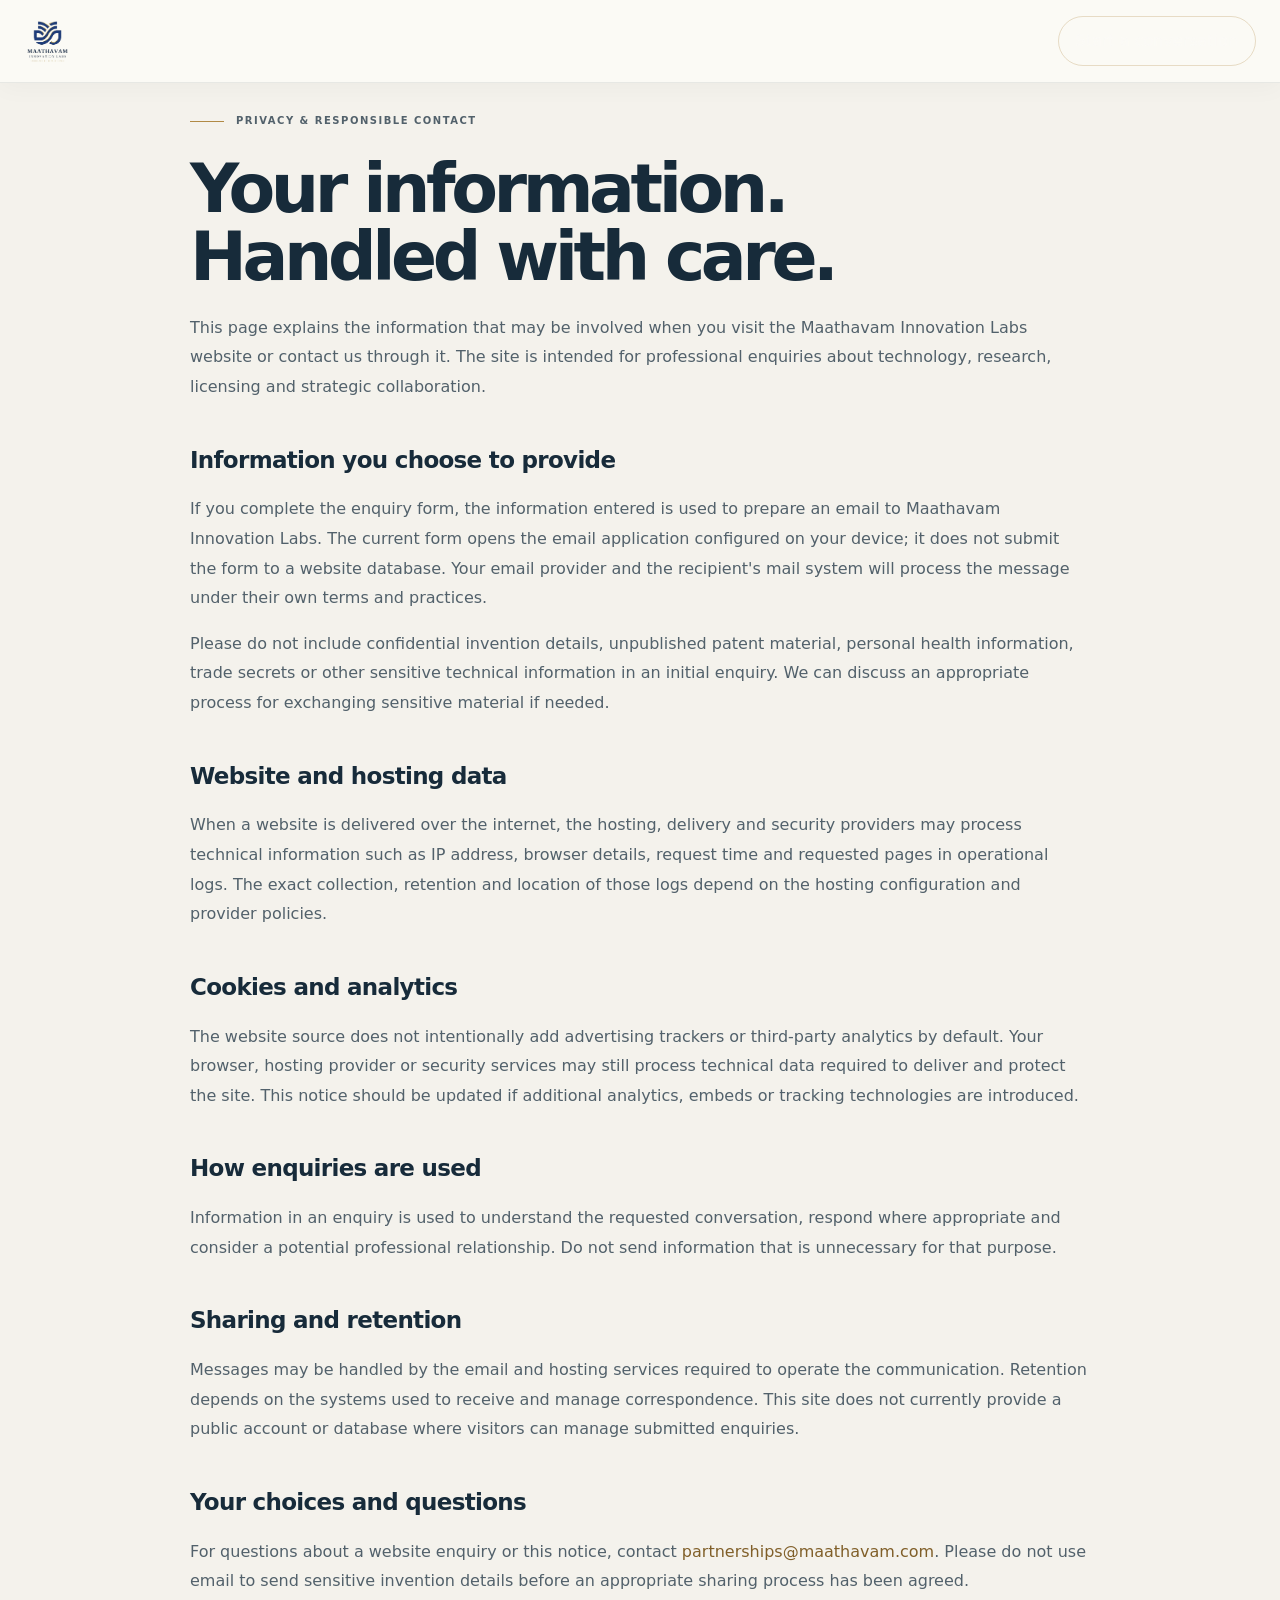
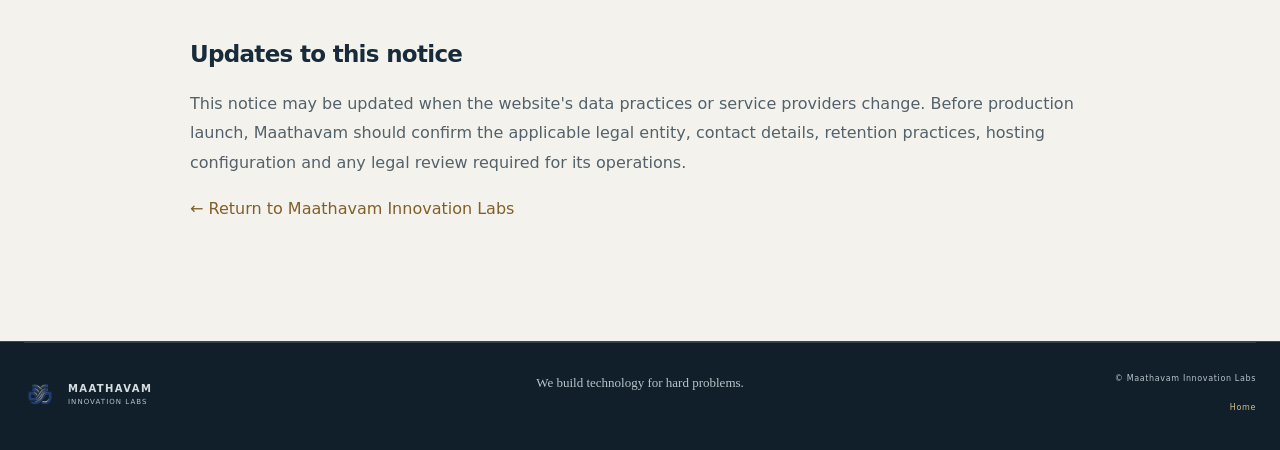
==== privacy.html @ 9aae05d3 "Add privacy information page" ====
<!doctype html>
<html lang="en">
<head>
  <meta charset="utf-8">
  <meta name="viewport" content="width=device-width, initial-scale=1">
  <meta name="description" content="Privacy information for visitors contacting Maathavam Innovation Labs through its website.">
  <meta name="theme-color" content="#172b3a">
  <link rel="canonical" href="https://www.maathavaminnovationlabs.com/privacy.html">
  <link rel="icon" href="assets/images/logo-icon.png" type="image/png">
  <link rel="stylesheet" href="assets/css/style.css">
  <title>Privacy | Maathavam Innovation Labs</title>
</head>
<body>
  <header class="site-header" id="siteHeader">
    <nav class="nav-shell" aria-label="Primary navigation">
      <a class="brand" href="index.html" aria-label="Maathavam Innovation Labs home">
        <img src="assets/images/logo.png" alt="Maathavam Innovation Labs">
      </a>
      <a class="nav-cta" href="index.html#contact">Start a conversation</a>
    </nav>
  </header>
  <main class="privacy-page">
    <article class="privacy-shell">
      <p class="eyebrow"><span class="eyebrow-line"></span> Privacy &amp; responsible contact</p>
      <h1>Your information.<br>Handled with care.</h1>
      <p>This page explains the information that may be involved when you visit the Maathavam Innovation Labs website or contact us through it. The site is intended for professional enquiries about technology, research, licensing and strategic collaboration.</p>
      <h2>Information you choose to provide</h2>
      <p>If you complete the enquiry form, the information entered is used to prepare an email to Maathavam Innovation Labs. The current form opens the email application configured on your device; it does not submit the form to a website database. Your email provider and the recipient's mail system will process the message under their own terms and practices.</p>
      <p>Please do not include confidential invention details, unpublished patent material, personal health information, trade secrets or other sensitive technical information in an initial enquiry. We can discuss an appropriate process for exchanging sensitive material if needed.</p>
      <h2>Website and hosting data</h2>
      <p>When a website is delivered over the internet, the hosting, delivery and security providers may process technical information such as IP address, browser details, request time and requested pages in operational logs. The exact collection, retention and location of those logs depend on the hosting configuration and provider policies.</p>
      <h2>Cookies and analytics</h2>
      <p>The website source does not intentionally add advertising trackers or third-party analytics by default. Your browser, hosting provider or security services may still process technical data required to deliver and protect the site. This notice should be updated if additional analytics, embeds or tracking technologies are introduced.</p>
      <h2>How enquiries are used</h2>
      <p>Information in an enquiry is used to understand the requested conversation, respond where appropriate and consider a potential professional relationship. Do not send information that is unnecessary for that purpose.</p>
      <h2>Sharing and retention</h2>
      <p>Messages may be handled by the email and hosting services required to operate the communication. Retention depends on the systems used to receive and manage correspondence. This site does not currently provide a public account or database where visitors can manage submitted enquiries.</p>
      <h2>Your choices and questions</h2>
      <p>For questions about a website enquiry or this notice, contact <a href="mailto:partnerships@maathavam.com">partnerships@maathavam.com</a>. Please do not use email to send sensitive invention details before an appropriate sharing process has been agreed.</p>
      <h2>Updates to this notice</h2>
      <p>This notice may be updated when the website's data practices or service providers change. Before production launch, Maathavam should confirm the applicable legal entity, contact details, retention practices, hosting configuration and any legal review required for its operations.</p>
      <p><a href="index.html">← Return to Maathavam Innovation Labs</a></p>
    </article>
  </main>
  <footer class="site-footer">
    <div class="footer-shell">
      <div class="footer-brand">
        <img src="assets/images/logo-icon.png" alt="">
        <div><strong>MAATHAVAM</strong><span>INNOVATION LABS</span></div>
      </div>
      <div class="footer-copy"><p>We build technology for hard problems.</p></div>
      <div class="footer-meta">
        <span>© <span id="currentYear"></span> Maathavam Innovation Labs</span>
        <a href="index.html">Home</a>
      </div>
    </div>
  </footer>
  <script defer src="assets/js/main.js"></script>
</body>
</html>
---- assets/css/style.css ----
﻿/* ============================================================
   MAATHAVAM INNOVATION LABS
   Enterprise Deep-Tech IP Platform
   FINAL PRODUCTION STYLESHEET
   Matched to current index.html
   ============================================================ */


/* ============================================================
   DESIGN SYSTEM
   ============================================================ */

:root {
    --navy-950: #050b14;
    --navy-900: #07111f;
    --navy-850: #0a1626;
    --navy-800: #0d1b2d;
    --navy-700: #14263b;

    --gold: #c7a45a;
    --gold-light: #e2c982;
    --gold-dark: #94763a;

    --white: #f8f6f0;
    --white-soft: #e9e6dd;

    --muted: #9ca8b5;
    --muted-dark: #667585;

    --border: rgba(226, 201, 130, 0.18);
    --border-light: rgba(255, 255, 255, 0.09);

    --shadow: 0 30px 80px rgba(0, 0, 0, 0.28);

    --serif: Georgia, "Times New Roman", serif;

    --sans:
        Inter,
        ui-sans-serif,
        system-ui,
        -apple-system,
        BlinkMacSystemFont,
        "Segoe UI",
        sans-serif;

    --max-width: 1240px;

    --radius-small: 8px;
    --radius-medium: 16px;
    --radius-large: 24px;

    --transition: 220ms ease;
}


/* ============================================================
   RESET
   ============================================================ */

*,
*::before,
*::after {
    box-sizing: border-box;
}

html {
    scroll-behavior: smooth;
    background: var(--navy-950);
}

body {
    margin: 0;

    color: var(--white);

    font-family: var(--sans);

    line-height: 1.6;

    background:
        radial-gradient(
            circle at 78% 5%,
            rgba(199, 164, 90, 0.055),
            transparent 30rem
        ),
        var(--navy-950);

    overflow-x: hidden;
}

img {
    display: block;
    max-width: 100%;
}

a {
    color: inherit;
    text-decoration: none;
}

button,
input,
select,
textarea {
    font: inherit;
}

button,
a,
input,
select,
textarea {
    -webkit-tap-highlight-color: transparent;
}

::selection {
    background: var(--gold);
    color: var(--navy-950);
}


/* ============================================================
   GLOBAL SECTION SYSTEM
   ============================================================ */

.section {
    position: relative;

    padding: 120px 24px;
}

.section-shell {
    width: min(var(--max-width), 100%);

    margin: 0 auto;
}

.eyebrow {
    display: flex;
    align-items: center;

    gap: 12px;

    margin-bottom: 24px;

    color: var(--gold-light);

    font-size: 11px;
    font-weight: 700;

    letter-spacing: 0.18em;

    line-height: 1;

    text-transform: uppercase;
}

.eyebrow-line {
    width: 34px;
    height: 1px;

    flex: 0 0 auto;

    background: var(--gold);
}

.section-heading {
    max-width: 800px;

    margin-bottom: 64px;
}

.section-heading h2 {
    margin: 0 0 24px;

    font-family: var(--serif);

    font-size: clamp(42px, 5vw, 70px);

    font-weight: 400;

    letter-spacing: -0.035em;

    line-height: 1.02;
}

.section-heading h2 span,
.hero h1 span {
    color: var(--gold-light);
}

.section-heading p {
    max-width: 680px;

    margin: 0;

    color: var(--muted);

    font-size: 17px;

    line-height: 1.8;
}

.section-heading-split {
    display: grid;

    grid-template-columns: 1fr 0.75fr;

    gap: 80px;

    align-items: end;
}

.section-heading-split > p {
    padding-bottom: 5px;
}


/* ============================================================
   SCROLL PROGRESS
   ============================================================ */

.scroll-progress {
    position: fixed;

    z-index: 1000;

    top: 0;
    left: 0;

    width: 0;
    height: 2px;

    background: var(--gold-light);
}


/* ============================================================
   HEADER
   ============================================================ */

.site-header {
    position: fixed;

    z-index: 900;

    top: 0;
    right: 0;
    left: 0;

    border-bottom: 1px solid transparent;

    transition:
        background var(--transition),
        border-color var(--transition),
        backdrop-filter var(--transition);
}

.site-header.scrolled {
    background: rgba(5, 11, 20, 0.86);

    border-bottom-color: var(--border-light);

    backdrop-filter: blur(18px);
}

.nav-shell {
    width: min(1360px, calc(100% - 48px));

    height: 82px;

    margin: 0 auto;

    display: flex;

    align-items: center;

    justify-content: space-between;

    gap: 32px;
}

.brand {
    display: flex;
    align-items: center;

    width: 180px;

    flex: 0 0 auto;
}

.brand img {
    width: 100%;

    max-height: 50px;

    object-fit: contain;

    object-position: left center;
}

.nav-links {
    display: flex;

    align-items: center;

    gap: 30px;
}

.nav-links > a {
    position: relative;

    color: var(--muted);

    font-size: 12px;

    font-weight: 600;

    letter-spacing: 0.05em;

    transition: color var(--transition);
}

.nav-links > a:not(.nav-cta)::after {
    content: "";

    position: absolute;

    right: 0;
    bottom: -8px;
    left: 0;

    width: 0;
    height: 1px;

    margin: auto;

    background: var(--gold);

    transition: width var(--transition);
}

.nav-links > a:hover {
    color: var(--white);
}

.nav-links > a:not(.nav-cta):hover::after {
    width: 100%;
}

.nav-cta {
    padding: 11px 17px;

    border: 1px solid var(--border);

    border-radius: 999px;

    color: var(--white) !important;

    transition:
        background var(--transition),
        border-color var(--transition);
}

.nav-cta:hover {
    background: rgba(199, 164, 90, 0.1);

    border-color: rgba(226, 201, 130, 0.45);
}

.nav-toggle {
    display: none;

    width: 44px;
    height: 44px;

    padding: 10px;

    border: 1px solid var(--border-light);

    border-radius: 8px;

    background: transparent;

    cursor: pointer;
}

.nav-toggle span {
    display: block;

    width: 100%;
    height: 1px;

    margin: 5px 0;

    background: var(--white);
}


/* ============================================================
   HERO
   ============================================================ */

.hero {
    position: relative;

    min-height: 780px;

    padding: 170px 24px 110px;

    display: flex;

    align-items: center;

    overflow: hidden;

    background:
        linear-gradient(
            115deg,
            rgba(5, 11, 20, 0.98),
            rgba(7, 17, 31, 0.88)
        );
}

.hero::before {
    content: "";

    position: absolute;

    top: -250px;
    right: -180px;

    width: 700px;
    height: 700px;

    border: 1px solid rgba(199, 164, 90, 0.12);

    border-radius: 50%;

    pointer-events: none;
}

.hero::after {
    content: "";

    position: absolute;

    right: 6%;
    bottom: -420px;

    width: 800px;
    height: 800px;

    border: 1px solid rgba(255, 255, 255, 0.04);

    border-radius: 50%;

    pointer-events: none;
}

.hero-grid {
    position: relative;

    z-index: 2;

    width: min(var(--max-width), 100%);

    margin: 0 auto;

    display: grid;

    grid-template-columns: 1.05fr 0.95fr;

    gap: 55px;

    align-items: center;
}

.hero-copy {
    max-width: 760px;
}

.hero h1 {
    margin: 0 0 30px;

    font-family: var(--serif);

    font-size: clamp(52px, 6.2vw, 88px);

    font-weight: 400;

    letter-spacing: -0.045em;

    line-height: 0.98;
}

.hero-lead {
    max-width: 680px;

    margin: 0 0 24px;

    color: var(--muted);

    font-size: 18px;

    line-height: 1.8;
}

.hero-lead + .hero-lead {
    margin-top: 0;
}

.hero-actions {
    display: flex;

    flex-wrap: wrap;

    gap: 14px;

    margin-top: 36px;
}

.button {
    display: inline-flex;

    align-items: center;

    justify-content: center;

    gap: 14px;

    min-height: 50px;

    padding: 0 22px;

    border-radius: 999px;

    font-size: 12px;

    font-weight: 700;

    letter-spacing: 0.06em;

    cursor: pointer;

    transition:
        transform var(--transition),
        background var(--transition),
        border-color var(--transition);
}

.button:hover {
    transform: translateY(-2px);
}

.button-primary {
    border: 1px solid var(--gold);

    background: var(--gold);

    color: var(--navy-950);
}

.button-primary:hover {
    background: var(--gold-light);

    border-color: var(--gold-light);
}

.button-secondary {
    border: 1px solid var(--border);

    background: transparent;

    color: var(--white);
}

.button-secondary:hover {
    border-color: rgba(226, 201, 130, 0.55);

    background: rgba(199, 164, 90, 0.06);
}

.hero-meta {
    display: flex;

    flex-wrap: wrap;

    gap: 20px;

    margin-top: 44px;

    color: var(--muted-dark);

    font-size: 9px;

    font-weight: 700;

    letter-spacing: 0.18em;
}

.hero-meta span {
    display: flex;

    align-items: center;

    gap: 20px;
}

.hero-meta span:not(:last-child)::after {
    content: "·";

    color: var(--gold-dark);
}


/* ============================================================
   HERO VISUAL
   ============================================================ */

.hero-visual {
    position: relative;

    min-height: 570px;

    display: grid;

    place-items: center;
}


/* ============================================================
   DEEP-TECH IP PLATFORM
   ============================================================ */

.ip-platform-visual {
    position: relative;

    width: 650px;
    height: 570px;

    margin: 0 auto;

    display: flex;

    align-items: center;

    justify-content: center;

    overflow: visible;

    isolation: isolate;
}


/* ============================================================
   TECHNICAL GRID
   ============================================================ */

.platform-grid-bg {
    position: absolute;

    z-index: 0;

    width: 510px;
    height: 510px;

    border-radius: 50%;

    opacity: 0.36;

    background-image:
        linear-gradient(
            rgba(199, 164, 90, 0.035) 1px,
            transparent 1px
        ),
        linear-gradient(
            90deg,
            rgba(199, 164, 90, 0.035) 1px,
            transparent 1px
        );

    background-size: 32px 32px;

    mask-image:
        radial-gradient(
            circle,
            black 0%,
            transparent 70%
        );

    -webkit-mask-image:
        radial-gradient(
            circle,
            black 0%,
            transparent 70%
        );
}


/* ============================================================
   PLATFORM KICKER
   ============================================================ */

.ip-platform-kicker {
    position: absolute;

    top: 15px;
    left: 50%;

    z-index: 30;

    transform: translateX(-50%);

    display: flex;

    align-items: center;

    gap: 13px;

    white-space: nowrap;

    color: var(--muted);

    font-size: 9px;

    font-weight: 700;

    letter-spacing: 0.18em;

    text-transform: uppercase;
}

.ip-platform-kicker::before,
.ip-platform-kicker::after {
    content: "";

    width: 24px;
    height: 1px;

    background: rgba(199, 164, 90, 0.45);
}

.ip-platform-kicker span:last-child {
    color: var(--gold-light);
}


/* ============================================================
   CONCENTRIC TECHNOLOGY LAYERS
   ============================================================ */

/*
   OUTER RING REMOVED
   -----------------------------------------------
   The previous 510px outer ring was visually
   incomplete at the viewport edges and made the
   platform appear unfinished.

   Middle and inner rings remain intentionally.
*/

.ip-platform-ring {
    position: absolute;

    border-radius: 50%;

    pointer-events: none;
}

.ip-platform-ring-middle {
    width: 380px;
    height: 380px;

    border: 1px solid rgba(199, 164, 90, 0.22);
}

.ip-platform-ring-inner {
    width: 255px;
    height: 255px;

    border: 1px solid rgba(226, 201, 130, 0.34);
}


/* ============================================================
   ORBITAL PATH
   ============================================================ */

.platform-orbit-path {
    position: absolute;

    width: 468px;
    height: 468px;

    border: 1px dashed rgba(226, 201, 130, 0.11);

    border-radius: 50%;

    transform: rotate(-22deg);

    pointer-events: none;
}

.platform-orbit-path::before,
.platform-orbit-path::after {
    content: "";

    position: absolute;

    width: 5px;
    height: 5px;

    border: 1px solid var(--gold);

    border-radius: 50%;

    background: var(--navy-950);

    box-shadow:
        0 0 12px rgba(226, 201, 130, 0.25);
}

.platform-orbit-path::before {
    top: 7%;
    left: 23%;
}

.platform-orbit-path::after {
    right: 12%;
    bottom: 17%;
}


/* ============================================================
   CENTRAL MAATHAVAM CORE
   ============================================================ */

.ip-platform-core {
    position: relative;

    z-index: 20;

    width: 190px;
    height: 190px;

    display: flex;

    flex-direction: column;

    align-items: center;

    justify-content: center;

    border: 1px solid rgba(226, 201, 130, 0.58);

    border-radius: 50%;

    background:
        radial-gradient(
            circle at center,
            rgba(199, 164, 90, 0.17) 0%,
            rgba(199, 164, 90, 0.07) 40%,
            rgba(5, 11, 20, 0.99) 72%
        );

    box-shadow:
        0 0 0 14px rgba(199, 164, 90, 0.025),
        0 0 0 30px rgba(199, 164, 90, 0.012),
        0 0 80px rgba(199, 164, 90, 0.10);
}

.ip-platform-core::before {
    content: "";

    position: absolute;

    inset: 9px;

    border: 1px solid rgba(226, 201, 130, 0.08);

    border-radius: 50%;

    pointer-events: none;
}

.core-glow {
    position: absolute;

    width: 120px;
    height: 120px;

    border-radius: 50%;

    background:
        radial-gradient(
            circle,
            rgba(226, 201, 130, 0.12),
            transparent 70%
        );

    filter: blur(5px);

    pointer-events: none;
}

.ip-platform-logo {
    position: relative;

    z-index: 2;

    width: 60px;
    height: 60px;

    margin-bottom: 10px;

    object-fit: contain;

    opacity: 0.97;
}

.ip-platform-core-label {
    position: relative;

    z-index: 2;

    display: flex;

    flex-direction: column;

    align-items: center;

    gap: 3px;

    text-align: center;
}

.ip-platform-core-label strong {
    color: var(--gold-light);

    font-size: 9px;

    font-weight: 700;

    letter-spacing: 0.19em;
}

.ip-platform-core-label span {
    color: var(--white);

    font-size: 8px;

    font-weight: 700;

    letter-spacing: 0.14em;
}

.ip-platform-core-label small {
    max-width: 130px;

    margin-top: 3px;

    color: var(--muted-dark);

    font-size: 7px;

    line-height: 1.4;

    letter-spacing: 0.02em;

    text-align: center;
}


/* ============================================================
   HERO PROCESS NODES
   ============================================================ */

.ip-platform-node {
    position: absolute;

    z-index: 25;

    width: 142px;

    min-height: 91px;

    padding: 14px 15px;

    border: 1px solid rgba(226, 201, 130, 0.28);

    border-radius: 10px;

    background:
        linear-gradient(
            145deg,
            rgba(10, 24, 41, 0.97),
            rgba(5, 15, 27, 0.97)
        );

    backdrop-filter: blur(12px);

    box-shadow:
        0 18px 40px rgba(0, 0, 0, 0.22);

    transition:
        transform var(--transition),
        border-color var(--transition),
        background var(--transition),
        box-shadow var(--transition);
}

.ip-platform-node:hover {
    border-color: rgba(226, 201, 130, 0.55);

    background:
        linear-gradient(
            145deg,
            rgba(18, 35, 54, 0.98),
            rgba(6, 17, 29, 0.98)
        );

    box-shadow:
        0 20px 50px rgba(0, 0, 0, 0.30),
        0 0 25px rgba(199, 164, 90, 0.05);

    transform: translateY(-3px);
}

.ip-platform-node::before {
    content: "";

    position: absolute;

    top: 0;
    left: 15px;

    width: 28px;
    height: 1px;

    background: var(--gold);

    opacity: 0.8;
}


/* ============================================================
   NODE STATUS DOT
   ============================================================ */

.ip-platform-node::after {
    content: "";

    position: absolute;

    width: 5px;
    height: 5px;

    border: 1px solid var(--gold);

    border-radius: 50%;

    background: var(--navy-950);

    box-shadow:
        0 0 10px rgba(226, 201, 130, 0.20);

    pointer-events: none;
}


/* ============================================================
   NODE CONTENT
   ============================================================ */

.ip-node-number {
    display: block;

    margin-bottom: 4px;

    color: var(--gold);

    font-family: var(--serif);

    font-size: 11px;
}

.ip-platform-node strong {
    display: block;

    color: var(--white);

    font-size: 10px;

    font-weight: 700;

    letter-spacing: 0.12em;
}

.ip-platform-node small {
    display: block;

    margin-top: 5px;

    color: #8298b0;

    font-size: 8px;

    line-height: 1.4;
}

.node-intent {
    position: absolute;

    top: 13px;
    right: 11px;

    color: var(--muted-dark);

    font-size: 6px;

    font-weight: 700;

    letter-spacing: 0.14em;
}


/* ============================================================
   NODE POSITIONS
   ============================================================ */

.ip-node-problem {
    top: 113px;
    left: 0;
}

.ip-node-engineer {
    top: 52px;
    right: 24px;
}

.ip-node-validate {
    top: 244px;
    right: -2px;
}

.ip-node-protect {
    right: 45px;
    bottom: 67px;
}

.ip-node-partner {
    bottom: 67px;
    left: 17px;
}


/* ============================================================
   NODE STATUS POSITIONS
   ============================================================ */

.ip-node-problem::after {
    top: 50%;
    right: -3px;

    transform: translate(50%, -50%);
}

.ip-node-engineer::after {
    top: 50%;
    left: -3px;

    transform: translate(-50%, -50%);
}

.ip-node-validate::after {
    top: 50%;
    left: -3px;

    transform: translate(-50%, -50%);
}

.ip-node-protect::after {
    top: 50%;
    left: -3px;

    transform: translate(-50%, -50%);
}

.ip-node-partner::after {
    top: 50%;
    right: -3px;

    transform: translate(50%, -50%);
}


/* ============================================================
   STAGE CONNECTION LINES
   ============================================================ */

.platform-stage-line {
    position: absolute;

    z-index: 8;

    height: 1px;

    background:
        linear-gradient(
            90deg,
            transparent,
            rgba(199, 164, 90, 0.46),
            transparent
        );

    transform-origin: left center;

    pointer-events: none;
}

.platform-stage-line::after {
    content: "";

    position: absolute;

    top: 50%;
    right: 0;

    width: 4px;
    height: 4px;

    border-top: 1px solid var(--gold);
    border-right: 1px solid var(--gold);

    transform:
        translateY(-50%)
        rotate(45deg);

    opacity: 0.65;
}

.line-problem {
    width: 100px;

    top: 190px;
    left: 112px;

    transform: rotate(22deg);
}

.line-engineer {
    width: 105px;

    top: 136px;
    right: 116px;

    transform: rotate(155deg);
}

.line-validate {
    width: 100px;

    top: 292px;
    right: 107px;

    transform: rotate(185deg);
}

.line-protect {
    width: 105px;

    right: 116px;
    bottom: 130px;

    transform: rotate(214deg);
}

.line-partner {
    width: 100px;

    bottom: 131px;
    left: 112px;

    transform: rotate(-22deg);
}


/* ============================================================
   HERO FLOW LABEL
   ============================================================ */

.ip-platform-flow-label {
    position: absolute;

    z-index: 30;

    bottom: 12px;
    left: 50%;

    transform: translateX(-50%);

    display: flex;

    align-items: center;

    gap: 10px;

    white-space: nowrap;

    color: var(--muted-dark);

    font-size: 7px;

    font-weight: 700;

    letter-spacing: 0.15em;
}

.ip-platform-flow-label i {
    width: 24px;
    height: 1px;

    background: rgba(199, 164, 90, 0.42);
}


/* ============================================================
   CREDIBILITY STRIP — 4 CARDS ONLY
   ============================================================ */

.credibility {
    width: 100%;

    padding: 0;

    border-top: 1px solid var(--border-light);

    border-bottom: 1px solid var(--border-light);

    background: var(--navy-900);
}

.credibility-grid {
    width: 100%;

    max-width: none;

    margin: 0;

    display: grid;

    grid-template-columns: repeat(4, minmax(0, 1fr));

    border: 0;
}

.credibility-item {
    min-height: 115px;

    padding: 25px 32px;

    display: flex;

    align-items: center;

    gap: 18px;

    border-right: 1px solid var(--border-light);
}

.credibility-item:first-child {
    border-left: 0;
}

.credibility-item:last-child {
    border-right: 0;
}

.credibility-number {
    flex: 0 0 auto;

    color: var(--gold-dark);

    font-family: var(--serif);

    font-size: 16px;
}

.credibility-item div {
    display: flex;

    flex-direction: column;

    gap: 4px;
}

.credibility-item strong {
    color: var(--white);

    font-size: 12px;

    font-weight: 700;

    letter-spacing: 0.04em;
}

.credibility-item div span {
    color: var(--muted-dark);

    font-size: 10px;

    line-height: 1.5;
}


/* ============================================================
   PLATFORM
   ============================================================ */

.platform-section {
    background: var(--navy-900);
}

.platform-diagram {
    display: grid;

    grid-template-columns:
        1fr
        60px
        1fr
        60px
        1fr;

    gap: 0;

    align-items: stretch;
}

.platform-diagram .platform-node {
    position: relative;

    padding: 32px;

    border: 1px solid var(--border-light);

    border-radius: var(--radius-medium);

    background: rgba(255, 255, 255, 0.015);
}

.platform-diagram .platform-node-highlight {
    border-color: var(--border);

    background:
        linear-gradient(
            145deg,
            rgba(199, 164, 90, 0.09),
            rgba(255, 255, 255, 0.015)
        );
}

.node-number {
    color: var(--gold);

    font-family: var(--serif);

    font-size: 14px;
}

.platform-diagram .platform-node h3 {
    margin: 25px 0 12px;

    font-family: var(--serif);

    font-size: 25px;

    font-weight: 400;
}

.platform-diagram .platform-node p {
    margin: 0;

    color: var(--muted);

    font-size: 13px;

    line-height: 1.7;
}

.platform-connector {
    display: grid;

    place-items: center;

    color: var(--gold-dark);

    font-size: 20px;
}


/* ============================================================
   PLATFORM ENGAGEMENT PATH
   ============================================================ */

.platform-engagement {
    margin-top: 70px;

    padding: 36px 40px;

    display: grid;

    grid-template-columns: 1fr auto;

    gap: 45px;

    align-items: center;

    border-top: 1px solid var(--border);

    border-bottom: 1px solid var(--border);

    background:
        linear-gradient(
            90deg,
            rgba(199, 164, 90, 0.055),
            transparent 75%
        );
}

.platform-engagement-copy .eyebrow {
    margin-bottom: 16px;
}

.platform-engagement-copy h3 {
    max-width: 620px;

    margin: 0;

    font-family: var(--serif);

    font-size: clamp(28px, 3vw, 42px);

    font-weight: 400;

    line-height: 1.08;
}

.platform-engagement-copy h3 span {
    color: var(--gold-light);
}

.platform-engagement-path {
    display: flex;

    align-items: center;

    gap: 12px;

    color: var(--muted-dark);

    font-size: 8px;

    font-weight: 700;

    letter-spacing: 0.14em;

    white-space: nowrap;
}

.platform-engagement-path i {
    width: 25px;
    height: 1px;

    background: rgba(199, 164, 90, 0.4);
}


/* ============================================================
   TECHNOLOGY METRICS
   ============================================================ */

.metric-grid {
    margin-top: 80px;

    display: grid;

    grid-template-columns: repeat(4, 1fr);

    border-top: 1px solid var(--border-light);

    border-bottom: 1px solid var(--border-light);
}

.metric {
    padding: 34px 24px;

    display: flex;

    flex-direction: column;

    gap: 7px;

    border-right: 1px solid var(--border-light);
}

.metric:first-child {
    border-left: 1px solid var(--border-light);
}

.metric strong {
    color: var(--gold-light);

    font-family: var(--serif);

    font-size: 46px;

    font-weight: 400;

    line-height: 1;
}

.metric span {
    color: var(--muted);

    font-size: 11px;
}


/* ============================================================
   PORTFOLIO
   ============================================================ */

.portfolio-section {
    background:
        linear-gradient(
            180deg,
            var(--navy-900),
            var(--navy-950)
        );
}

.portfolio-grid {
    display: grid;

    grid-template-columns: repeat(3, 1fr);

    gap: 16px;
}

.portfolio-card {
    min-height: 350px;

    padding: 30px;

    display: flex;

    flex-direction: column;

    border: 1px solid var(--border-light);

    border-radius: var(--radius-medium);

    background: rgba(255, 255, 255, 0.018);

    transition:
        transform var(--transition),
        border-color var(--transition),
        background var(--transition);
}

.portfolio-card:hover {
    transform: translateY(-5px);

    border-color: var(--border);

    background: rgba(199, 164, 90, 0.035);
}

.card-top {
    display: flex;

    align-items: center;

    justify-content: space-between;
}

.card-index {
    color: var(--gold);

    font-family: var(--serif);

    font-size: 15px;
}

.card-status {
    color: var(--muted-dark);

    font-size: 8px;

    font-weight: 700;

    letter-spacing: 0.14em;
}

.card-icon {
    width: 55px;
    height: 55px;

    margin: 30px 0 24px;

    display: grid;

    place-items: center;

    border: 1px solid var(--border);

    border-radius: 50%;

    color: var(--gold-light);

    font-size: 22px;
}

.portfolio-card h3 {
    margin: 0 0 12px;

    font-family: var(--serif);

    font-size: 26px;

    font-weight: 400;
}

.portfolio-card p {
    margin: 0;

    color: var(--muted);

    font-size: 13px;

    line-height: 1.7;
}

.card-tags {
    display: flex;

    flex-wrap: wrap;

    gap: 7px;

    margin-top: auto;

    padding-top: 28px;
}

.card-tags span {
    padding: 6px 9px;

    border: 1px solid var(--border-light);

    border-radius: 999px;

    color: var(--muted-dark);

    font-size: 8px;

    letter-spacing: 0.05em;
}


/* ============================================================
   LIFECYCLE
   ============================================================ */

.lifecycle-section {
    background: var(--navy-950);
}

.lifecycle-layout {
    display: grid;

    grid-template-columns: 1.3fr 0.7fr;

    gap: 70px;
}

.lifecycle-list {
    border-top: 1px solid var(--border-light);
}

.lifecycle-step {
    position: relative;

    min-height: 112px;

    padding: 24px 20px;

    display: grid;

    grid-template-columns: 70px 1fr 40px;

    gap: 20px;

    align-items: center;

    border-bottom: 1px solid var(--border-light);

    transition: background var(--transition);
}

.lifecycle-step:hover,
.lifecycle-step.active {
    background: rgba(199, 164, 90, 0.045);
}

.lifecycle-number {
    color: var(--gold);

    font-family: var(--serif);

    font-size: 16px;
}

.lifecycle-content h3 {
    margin: 0 0 5px;

    font-family: var(--serif);

    font-size: 25px;

    font-weight: 400;
}

.lifecycle-content p {
    max-width: 610px;

    margin: 0;

    color: var(--muted);

    font-size: 12px;

    line-height: 1.6;
}

.lifecycle-arrow {
    color: var(--gold-dark);
}

.lifecycle-panel {
    min-height: 550px;

    padding: 45px;

    display: flex;

    flex-direction: column;

    border: 1px solid var(--border);

    border-radius: var(--radius-large);

    background:
        radial-gradient(
            circle at 50% 35%,
            rgba(199, 164, 90, 0.12),
            transparent 55%
        ),
        var(--navy-850);

    box-shadow: var(--shadow);
}

.panel-label {
    color: var(--muted-dark);

    font-size: 9px;

    font-weight: 700;

    letter-spacing: 0.17em;
}

.panel-mark {
    margin-top: auto;

    margin-bottom: 20px;

    color: var(--gold-light);

    font-family: var(--serif);

    font-size: 110px;

    line-height: 0.8;
}

.lifecycle-panel blockquote {
    max-width: 440px;

    margin: 0;

    color: var(--white-soft);

    font-family: var(--serif);

    font-size: 27px;

    font-weight: 400;

    line-height: 1.35;
}

.panel-footer {
    margin-top: 38px;

    padding-top: 18px;

    display: flex;

    justify-content: space-between;

    border-top: 1px solid var(--border-light);

    color: var(--muted-dark);

    font-size: 8px;

    letter-spacing: 0.16em;
}


/* ============================================================
   PARTNERSHIPS
   ============================================================ */

.partnerships-section {
    background: var(--navy-900);
}

.partnership-grid {
    display: grid;

    grid-template-columns: repeat(4, 1fr);

    gap: 1px;

    border: 1px solid var(--border-light);

    background: var(--border-light);
}

.partnership-card {
    min-height: 330px;

    padding: 30px;

    display: flex;

    flex-direction: column;

    background: var(--navy-900);

    transition: background var(--transition);
}

.partnership-card:hover {
    background: var(--navy-800);
}

.partnership-number {
    color: var(--gold);

    font-family: var(--serif);

    font-size: 15px;
}

.partnership-card h3 {
    margin: 65px 0 15px;

    font-family: var(--serif);

    font-size: 26px;

    font-weight: 400;
}

.partnership-card p {
    margin: 0;

    color: var(--muted);

    font-size: 12px;

    line-height: 1.7;
}

.partnership-link {
    margin-top: auto;

    padding-top: 30px;

    color: var(--gold-light);

    font-size: 9px;

    font-weight: 700;

    letter-spacing: 0.08em;
}


/* ============================================================
   WHY MAATHAVAM / PRINCIPLES
   ============================================================ */

.about-section {
    background: var(--navy-900);
}

.principles-grid {
    display: grid;

    grid-template-columns: repeat(4, 1fr);

    gap: 0;

    border-top: 1px solid var(--border-light);

    border-bottom: 1px solid var(--border-light);
}

.principle {
    min-height: 290px;

    padding: 35px 28px;

    border-right: 1px solid var(--border-light);
}

.principle:first-child {
    border-left: 1px solid var(--border-light);
}

.principle-number {
    color: var(--gold);

    font-family: var(--serif);

    font-size: 15px;
}

.principle h3 {
    margin: 50px 0 15px;

    font-family: var(--serif);

    font-size: 23px;

    font-weight: 400;
}

.principle p {
    margin: 0;

    color: var(--muted);

    font-size: 12px;

    line-height: 1.7;
}


/* ============================================================
   CONFIDENTIALITY
   ============================================================ */

.confidentiality {
    padding: 0 24px 120px;

    background: var(--navy-900);
}

.confidentiality-inner {
    padding: 55px;

    display: grid;

    grid-template-columns: 100px 1fr;

    gap: 30px;

    align-items: start;

    border: 1px solid var(--border);

    border-radius: var(--radius-large);

    background:
        linear-gradient(
            120deg,
            rgba(199, 164, 90, 0.075),
            rgba(199, 164, 90, 0.015)
        );
}

.confidentiality-symbol {
    width: 68px;
    height: 68px;

    display: grid;

    place-items: center;

    border: 1px solid var(--border);

    border-radius: 50%;

    color: var(--gold-light);

    font-family: var(--serif);

    font-size: 28px;
}

.confidentiality h2 {
    max-width: 750px;

    margin: 0 0 15px;

    font-family: var(--serif);

    font-size: clamp(32px, 4vw, 52px);

    font-weight: 400;

    line-height: 1.05;
}

.confidentiality p {
    max-width: 760px;

    margin: 0;

    color: var(--muted);

    font-size: 13px;

    line-height: 1.75;
}


/* ============================================================
   CONTACT
   ============================================================ */

.contact-section {
    background: var(--navy-950);
}

.contact-grid {
    display: grid;

    grid-template-columns: 0.85fr 1.15fr;

    gap: 100px;

    align-items: start;
}

.contact-copy h2 {
    margin: 0 0 24px;

    font-family: var(--serif);

    font-size: clamp(44px, 5vw, 68px);

    font-weight: 400;

    letter-spacing: -0.035em;

    line-height: 1.02;
}

.contact-copy h2 span {
    color: var(--gold-light);
}

.contact-copy > p {
    max-width: 520px;

    margin: 0;

    color: var(--muted);

    font-size: 15px;

    line-height: 1.8;
}

.contact-note {
    margin-top: 55px;

    padding-top: 22px;

    display: flex;

    align-items: center;

    gap: 16px;

    border-top: 1px solid var(--border-light);
}

.contact-note-mark {
    width: 42px;
    height: 42px;

    display: grid;

    place-items: center;

    border: 1px solid var(--border);

    border-radius: 50%;

    color: var(--gold-light);

    font-family: var(--serif);
}

.contact-note div {
    display: flex;

    flex-direction: column;
}

.contact-note strong {
    font-size: 11px;

    letter-spacing: 0.04em;
}

.contact-note span {
    color: var(--muted-dark);

    font-size: 9px;
}

.contact-form {
    padding: 40px;

    border: 1px solid var(--border-light);

    border-radius: var(--radius-large);

    background: rgba(255, 255, 255, 0.018);
}

.form-row {
    display: grid;

    grid-template-columns: 1fr 1fr;

    gap: 16px;
}

.contact-form label {
    display: flex;

    flex-direction: column;

    gap: 8px;

    margin-bottom: 18px;
}

.contact-form label > span {
    color: var(--muted);

    font-size: 9px;

    font-weight: 700;

    letter-spacing: 0.12em;

    text-transform: uppercase;
}

.contact-form input,
.contact-form select,
.contact-form textarea {
    width: 100%;

    border: 1px solid var(--border-light);

    border-radius: 8px;

    outline: none;

    background: rgba(0, 0, 0, 0.18);

    color: var(--white);

    transition:
        border-color var(--transition),
        background var(--transition);
}

.contact-form input,
.contact-form select {
    height: 50px;

    padding: 0 14px;
}

.contact-form textarea {
    padding: 14px;

    resize: vertical;
}

.contact-form input::placeholder,
.contact-form textarea::placeholder {
    color: var(--muted-dark);
}

.contact-form select {
    appearance: none;

    background-image:
        linear-gradient(
            45deg,
            transparent 50%,
            var(--muted) 50%
        ),
        linear-gradient(
            135deg,
            var(--muted) 50%,
            transparent 50%
        );

    background-position:
        calc(100% - 18px) 21px,
        calc(100% - 13px) 21px;

    background-size: 5px 5px;

    background-repeat: no-repeat;
}

.contact-form input:focus,
.contact-form select:focus,
.contact-form textarea:focus {
    border-color: rgba(226, 201, 130, 0.55);

    background: rgba(199, 164, 90, 0.035);
}

.form-footer {
    display: flex;

    align-items: center;

    justify-content: space-between;

    gap: 20px;

    margin-top: 8px;
}

.form-footer p {
    max-width: 330px;

    margin: 0;

    color: var(--muted-dark);

    font-size: 9px;

    line-height: 1.5;
}

.form-status {
    min-height: 20px;

    margin-top: 15px;

    color: var(--gold-light);

    font-size: 11px;
}


/* ============================================================
   FOOTER
   ============================================================ */

.site-footer {
    padding: 0 24px 35px;

    background: var(--navy-950);
}

.footer-shell {
    width: min(var(--max-width), 100%);

    margin: 0 auto;

    padding-top: 30px;

    display: grid;

    grid-template-columns: 1fr 1fr 1fr;

    gap: 30px;

    border-top: 1px solid var(--border-light);
}

.footer-brand {
    display: flex;

    align-items: center;

    gap: 12px;
}

.footer-brand img {
    width: 32px;
    height: 32px;

    object-fit: contain;
}

.footer-brand div {
    display: flex;

    flex-direction: column;
}

.footer-brand strong {
    font-size: 10px;

    letter-spacing: 0.14em;
}

.footer-brand span {
    color: var(--muted-dark);

    font-size: 7px;

    letter-spacing: 0.15em;
}

.footer-copy {
    display: flex;

    justify-content: center;
}

.footer-copy p {
    max-width: 270px;

    margin: 0;

    color: var(--muted-dark);

    font-family: var(--serif);

    font-size: 13px;

    line-height: 1.5;
}

.footer-meta {
    display: flex;

    flex-direction: column;

    align-items: flex-end;

    gap: 4px;

    color: var(--muted-dark);

    font-size: 8px;

    letter-spacing: 0.08em;
}


/* ============================================================
   REVEAL ANIMATION
   ============================================================ */

.reveal {
    opacity: 0;

    transform: translateY(20px);

    transition:
        opacity 650ms ease,
        transform 650ms ease;
}

.reveal.visible {
    opacity: 1;

    transform: translateY(0);
}


/* ============================================================
   ACCESSIBILITY / FOCUS
   ============================================================ */

a:focus-visible,
button:focus-visible,
input:focus-visible,
select:focus-visible,
textarea:focus-visible {
    outline: 2px solid var(--gold-light);

    outline-offset: 4px;
}


/* ============================================================
   RESPONSIVE — 1100px
   ============================================================ */

@media (max-width: 1100px) {

    .nav-links {
        gap: 18px;
    }

    .hero-grid {
        grid-template-columns: 1fr 0.9fr;

        gap: 30px;
    }

    .ip-platform-visual {
        transform: scale(0.92);

        transform-origin: center;
    }

    .portfolio-grid {
        grid-template-columns: repeat(2, 1fr);
    }

    .partnership-grid {
        grid-template-columns: repeat(2, 1fr);
    }

    .principles-grid {
        grid-template-columns: repeat(2, 1fr);
    }

    .principle:nth-child(3) {
        border-left: 1px solid var(--border-light);

        border-top: 1px solid var(--border-light);
    }

    .principle:nth-child(4) {
        border-top: 1px solid var(--border-light);
    }

    .platform-engagement {
        grid-template-columns: 1fr;

        gap: 25px;
    }
}


/* ============================================================
   RESPONSIVE — 850px
   ============================================================ */

@media (max-width: 850px) {

    .section {
        padding: 90px 20px;
    }

    .nav-shell {
        width: min(
            calc(100% - 32px),
            1360px
        );
    }

    .nav-toggle {
        display: block;
    }

    .nav-links {
        position: absolute;

        top: 72px;
        right: 16px;
        left: 16px;

        padding: 20px;

        display: none;

        flex-direction: column;

        align-items: stretch;

        gap: 15px;

        border: 1px solid var(--border-light);

        border-radius: 14px;

        background: rgba(5, 11, 20, 0.97);

        backdrop-filter: blur(20px);
    }

    .nav-links.open {
        display: flex;
    }

    .nav-links > a {
        padding: 8px;
    }

    .nav-cta {
        text-align: center;
    }


    /* HERO */

    .hero {
        min-height: auto;

        padding-top: 145px;
    }

    .hero-grid {
        grid-template-columns: 1fr;

        gap: 25px;
    }

    .hero-copy {
        max-width: 800px;
    }

    .hero-visual {
        min-height: 550px;

        margin-top: 0;
    }

    .ip-platform-visual {
        width: 650px;

        max-width: none;

        transform: scale(0.82);

        transform-origin: center;
    }


    /* CREDIBILITY */

    .credibility-grid {
        grid-template-columns: repeat(2, minmax(0, 1fr));
    }

    .credibility-item {
        border-right: 1px solid var(--border-light);
        border-bottom: 1px solid var(--border-light);
    }

    .credibility-item:nth-child(odd) {
        border-left: 0;
    }

    .credibility-item:nth-child(even) {
        border-right: 0;
    }

    .credibility-item:nth-child(3),
    .credibility-item:nth-child(4) {
        border-bottom: 0;
    }


    /* HEADINGS */

    .section-heading-split {
        grid-template-columns: 1fr;

        gap: 15px;
    }


    /* PLATFORM */

    .platform-diagram {
        grid-template-columns: 1fr;

        gap: 10px;
    }

    .platform-connector {
        min-height: 25px;

        transform: rotate(90deg);
    }


    /* METRICS */

    .metric-grid {
        grid-template-columns: repeat(2, 1fr);
    }

    .metric:nth-child(3) {
        border-left: 1px solid var(--border-light);

        border-top: 1px solid var(--border-light);
    }

    .metric:nth-child(4) {
        border-top: 1px solid var(--border-light);
    }


    /* LIFECYCLE */

    .lifecycle-layout {
        grid-template-columns: 1fr;
    }

    .lifecycle-panel {
        min-height: 420px;
    }


    /* CONTACT */

    .contact-grid {
        grid-template-columns: 1fr;

        gap: 60px;
    }


    /* FOOTER */

    .footer-shell {
        grid-template-columns: 1fr;
    }

    .footer-copy {
        justify-content: flex-start;
    }

    .footer-meta {
        align-items: flex-start;
    }
}


/* ============================================================
   RESPONSIVE — 650px
   ============================================================ */

@media (max-width: 650px) {

    .hero-visual {
        min-height: 510px;
    }

    .ip-platform-visual {
        width: 650px;

        max-width: none;

        transform: scale(0.72);

        transform-origin: center;
    }

    .portfolio-grid {
        grid-template-columns: 1fr;
    }

    .portfolio-card {
        min-height: 320px;
    }

    .partnership-grid {
        grid-template-columns: 1fr;
    }

    .principles-grid {
        grid-template-columns: 1fr;
    }

    .principle,
    .principle:first-child,
    .principle:nth-child(3) {
        border-left: 1px solid var(--border-light);

        border-top: 1px solid var(--border-light);
    }

    .principle:first-child {
        border-top: none;
    }
}


/* ============================================================
   RESPONSIVE — 600px
   ============================================================ */

@media (max-width: 600px) {

    .section {
        padding: 75px 17px;
    }

    .hero {
        padding-right: 17px;
        padding-left: 17px;
    }

    .hero h1 {
        font-size: clamp(44px, 13vw, 65px);
    }

    .hero-lead {
        font-size: 16px;
    }

    .hero-actions {
        flex-direction: column;

        align-items: stretch;
    }

    .button {
        width: 100%;
    }

    .hero-meta {
        gap: 10px;
    }

    .hero-meta span {
        gap: 10px;
    }


    /* HERO PLATFORM */

    .hero-visual {
        min-height: 440px;

        overflow: hidden;
    }

    .ip-platform-visual {
        position: absolute;

        top: 50%;
        left: 50%;

        width: 650px;

        max-width: none;

        margin: 0;

        transform:
            translate(-50%, -50%)
            scale(0.61);

        transform-origin: center;
    }


    /* CREDIBILITY */

    .credibility {
        padding: 0 17px;
    }

    .credibility-grid {
        grid-template-columns: 1fr;
    }

    .credibility-item,
    .credibility-item:first-child,
    .credibility-item:nth-child(3) {
        border-left: 0;
        border-right: 0;
        border-bottom: 1px solid var(--border-light);
    }

    .credibility-item {
        border-top: 0;
    }

    .credibility-item:first-child {
        border-top: 0;
    }

    .credibility-item:last-child {
        border-bottom: 0;
    }


    /* PLATFORM ENGAGEMENT */

    .platform-engagement {
        padding: 30px 22px;

        margin-top: 55px;

        gap: 28px;
    }

    .platform-engagement-copy h3 {
        font-size: 30px;
    }

    .platform-engagement-path {
        flex-wrap: wrap;

        white-space: normal;

        gap: 8px;
    }

    .platform-engagement-path i {
        width: 18px;
    }


    /* METRICS */

    .metric-grid {
        grid-template-columns: 1fr;
    }

    .metric,
    .metric:first-child,
    .metric:nth-child(3) {
        border-left: 1px solid var(--border-light);

        border-top: 1px solid var(--border-light);
    }

    .metric:first-child {
        border-top: none;
    }


    /* LIFECYCLE */

    .lifecycle-step {
        grid-template-columns:
            45px
            1fr
            20px;

        gap: 10px;

        padding: 20px 12px;
    }

    .lifecycle-content h3 {
        font-size: 21px;
    }

    .lifecycle-panel {
        padding: 30px;
    }

    .lifecycle-panel blockquote {
        font-size: 23px;
    }


    /* CONFIDENTIALITY */

    .confidentiality {
        padding:
            0
            17px
            75px;
    }

    .confidentiality-inner {
        padding: 30px;

        grid-template-columns: 1fr;
    }

    .confidentiality-symbol {
        width: 55px;
        height: 55px;
    }


    /* CONTACT */

    .contact-form {
        padding: 24px;
    }

    .form-row {
        grid-template-columns: 1fr;

        gap: 0;
    }

    .form-footer {
        flex-direction: column;

        align-items: stretch;
    }


    /* FOOTER */

    .site-footer {
        padding-right: 17px;
        padding-left: 17px;
    }
}


/* ============================================================
   RESPONSIVE — 430px
   ============================================================ */

@media (max-width: 430px) {

    .brand {
        width: 150px;
    }

    .hero-visual {
        min-height: 390px;
    }

    .ip-platform-visual {
        width: 650px;

        transform:
            translate(-50%, -50%)
            scale(0.53);
    }

    .hero-meta {
        font-size: 8px;
    }

    .ip-platform-flow-label {
        font-size: 6px;

        gap: 7px;
    }

    .ip-platform-flow-label i {
        width: 15px;
    }
}


/* ============================================================
   REDUCED MOTION
   ============================================================ */

@media (prefers-reduced-motion: reduce) {

    html {
        scroll-behavior: auto;
    }

    *,
    *::before,
    *::after {
        transition-duration: 0.01ms !important;

        animation-duration: 0.01ms !important;

        animation-iteration-count: 1 !important;
    }

    .reveal {
        opacity: 1;

        transform: none;
    }
}

/* ============================================================
   PUBLIC MILESTONES & COLLABORATIONS
   Distinct editorial / technical-record design.
   ============================================================ */

.milestones-section {
    position: relative;
    isolation: isolate;
    overflow: hidden;
    color: #182b3b;
    background: #f4f2ec;
    border-top: 1px solid #e2ded3;
    border-bottom: 1px solid #e2ded3;
}

.milestones-section::before {
    content: "M";
    position: absolute;
    z-index: -1;
    top: -0.24em;
    right: -0.025em;
    color: rgba(24, 43, 59, 0.035);
    font-family: var(--sans);
    font-size: clamp(360px, 54vw, 760px);
    font-weight: 800;
    line-height: 1;
    letter-spacing: -0.12em;
    pointer-events: none;
}

.milestones-section .section-shell {
    position: relative;
}

.milestones-section .section-heading {
    position: relative;
    display: grid;
    grid-template-columns: minmax(0, 1.15fr) minmax(260px, 0.65fr);
    align-items: end;
    gap: clamp(36px, 8vw, 120px);
    margin-bottom: 24px;
    padding: 0 0 34px;
    border-bottom: 1px solid #c9c7bd;
}

.milestones-section .section-heading h2 {
    max-width: 760px;
    margin-top: 20px;
    color: #182b3b;
    font-family: var(--sans);
    font-size: clamp(42px, 6.2vw, 82px);
    font-weight: 650;
    letter-spacing: -0.075em;
    line-height: 0.98;
    text-wrap: balance;
}

.milestones-section .section-heading h2 span {
    color: #9b742d;
    font-weight: 450;
}

.milestones-section .section-heading p {
    max-width: 380px;
    margin: 0 0 5px;
    color: #586775;
    font-size: 15px;
    line-height: 1.85;
}

.milestones-section .eyebrow {
    color: #7d5b20;
    font-size: 10px;
    font-weight: 750;
    letter-spacing: 0.16em;
}

.milestones-section .eyebrow-line {
    background: #ad8337;
}

.milestones-intro-mark {
    display: flex;
    align-items: center;
    gap: 16px;
    margin: 0 0 38px;
    color: #66727b;
    font-size: 9px;
    font-weight: 750;
    letter-spacing: 0.16em;
}

.milestones-intro-index {
    color: #9b742d;
    font-variant-numeric: tabular-nums;
}

.milestones-intro-rule {
    width: 54px;
    height: 1px;
    background: #b5aa90;
}

.milestones-intro-caption {
    text-transform: uppercase;
}

.milestones-grid {
    display: grid;
    grid-template-columns: minmax(0, 1fr);
    gap: 0;
    border-top: 1px solid #c9c7bd;
}

.milestone-card {
    position: relative;
    min-width: 0;
    display: grid;
    grid-template-columns: minmax(150px, 0.32fr) minmax(0, 1fr) minmax(160px, 0.42fr);
    align-items: start;
    gap: clamp(24px, 4vw, 58px);
    padding: 32px 24px;
    border: 0;
    border-bottom: 1px solid #c9c7bd;
    border-radius: 0;
    background: transparent;
    box-shadow: none;
    transition: background var(--transition), padding var(--transition);
}

.milestone-card:hover {
    padding-right: 16px;
    padding-left: 32px;
    background: rgba(255, 255, 255, 0.62);
    box-shadow: none;
    transform: none;
}

.milestone-card::before,
.milestone-card::after {
    content: none;
}

.milestone-card-top {
    display: flex;
    flex-direction: column;
    align-items: flex-start;
    gap: 12px;
    margin: 0;
}

.milestone-category {
    display: inline-flex;
    align-items: center;
    gap: 8px;
    padding: 0;
    border: 0;
    border-radius: 0;
    background: transparent;
    color: #7d5b20;
    font-size: 9px;
    font-weight: 800;
    letter-spacing: 0.12em;
    line-height: 1.5;
    text-transform: uppercase;
}

.milestone-category::before {
    content: "";
    width: 6px;
    height: 6px;
    flex: 0 0 6px;
    border-radius: 0;
    background: #ad8337;
}

.milestone-date {
    color: #687680;
    font-size: 11px;
    font-variant-numeric: tabular-nums;
    white-space: nowrap;
}

.milestone-card h3 {
    position: relative;
    z-index: 1;
    margin: -5px 0 12px;
    color: #182b3b;
    font-family: var(--sans);
    font-size: clamp(23px, 2.4vw, 34px);
    font-weight: 600;
    letter-spacing: -0.045em;
    line-height: 1.14;
    text-wrap: pretty;
}

.milestone-partner {
    margin: 0;
    color: #8b6729;
    font-size: 12px;
    font-weight: 700;
    line-height: 1.6;
}

.milestone-summary {
    position: relative;
    z-index: 1;
    margin: 0;
    color: #586775;
    font-size: 13px;
    line-height: 1.9;
}

.milestone-link {
    position: relative;
    z-index: 1;
    display: inline-flex;
    align-items: center;
    gap: 12px;
    width: fit-content;
    margin-top: 18px;
    padding: 0 0 5px;
    border-bottom: 1px solid #b8a276;
    color: #182b3b;
    font-size: 10px;
    font-weight: 800;
    letter-spacing: 0.1em;
    text-transform: uppercase;
    transition: gap var(--transition), color var(--transition);
}

.milestone-link:hover {
    gap: 18px;
    color: #8b6729;
}

.milestones-empty {
    position: relative;
    display: grid;
    grid-template-columns: minmax(110px, 0.35fr) minmax(0, 1fr) auto;
    align-items: center;
    gap: clamp(28px, 6vw, 90px);
    min-height: 260px;
    margin: 0;
    padding: clamp(28px, 5vw, 66px) clamp(24px, 4vw, 52px);
    border: 1px solid #d7d2c6;
    border-left: 0;
    border-radius: 0;
    background: rgba(255, 255, 255, 0.56);
    color: #586775;
    font-size: 14px;
    line-height: 1.85;
}

.milestones-empty[hidden] {
    display: none;
}

.milestones-empty-symbol {
    position: relative;
    display: grid;
    place-items: center;
    width: clamp(84px, 10vw, 132px);
    aspect-ratio: 1;
    border: 1px solid #c9b98f;
    border-radius: 50%;
}

.milestones-empty-symbol::before,
.milestones-empty-symbol::after {
    content: "";
    position: absolute;
    border: 1px solid rgba(173, 131, 55, 0.45);
    border-radius: 50%;
}

.milestones-empty-symbol::before {
    inset: 12%;
}

.milestones-empty-symbol::after {
    inset: 26%;
}

.milestones-empty-symbol span {
    position: absolute;
    width: 7px;
    height: 7px;
    border-radius: 50%;
    background: #ad8337;
}

.milestones-empty-symbol span:nth-child(1) {
    top: 17%;
    left: 47%;
}

.milestones-empty-symbol span:nth-child(2) {
    right: 16%;
    bottom: 31%;
}

.milestones-empty-symbol span:nth-child(3) {
    left: 23%;
    bottom: 21%;
}

.milestones-empty-copy {
    max-width: 650px;
}

.milestones-empty-label {
    display: block;
    margin-bottom: 16px;
    color: #7d5b20;
    font-size: 9px;
    font-weight: 800;
    letter-spacing: 0.15em;
    line-height: 1.6;
}

.milestones-empty-copy h3 {
    margin: 0 0 15px;
    color: #182b3b;
    font-family: var(--sans);
    font-size: clamp(27px, 3.6vw, 46px);
    font-weight: 600;
    letter-spacing: -0.055em;
    line-height: 1.08;
}

.milestones-empty-copy h3 em {
    color: #9b742d;
    font-style: normal;
    font-weight: 450;
}

.milestones-empty-copy p {
    max-width: 490px;
    margin: 0;
    color: #586775;
    font-size: 13px;
    line-height: 1.9;
}

.milestones-empty-index {
    align-self: end;
    color: #b1a68d;
    font-size: 12px;
    font-variant-numeric: tabular-nums;
    letter-spacing: 0.1em;
    white-space: nowrap;
}

@media (max-width: 900px) {
    .milestones-section .section-heading {
        grid-template-columns: minmax(0, 1fr) minmax(220px, 0.7fr);
        gap: 36px;
    }

    .milestone-card {
        grid-template-columns: minmax(120px, 0.35fr) minmax(0, 1fr);
        gap: 24px;
    }

    .milestone-card .milestone-summary {
        grid-column: 2;
    }

    .milestone-card .milestone-link {
        grid-column: 2;
        margin-top: 0;
    }

    .milestones-empty {
        grid-template-columns: 90px minmax(0, 1fr);
        gap: 28px;
    }

    .milestones-empty-index {
        display: none;
    }
}

@media (max-width: 650px) {
    .milestones-section::before {
        top: 12%;
        right: -0.12em;
        font-size: 440px;
    }

    .milestones-section .section-heading {
        grid-template-columns: 1fr;
        gap: 22px;
        padding-bottom: 26px;
        margin-bottom: 22px;
    }

    .milestones-section .section-heading h2 {
        font-size: clamp(42px, 12vw, 62px);
    }

    .milestones-section .section-heading p {
        max-width: 460px;
        font-size: 14px;
    }

    .milestones-intro-mark {
        margin-bottom: 26px;
    }

    .milestone-card {
        grid-template-columns: 1fr;
        gap: 18px;
        padding: 25px 16px;
    }

    .milestone-card:hover {
        padding-right: 12px;
        padding-left: 20px;
    }

    .milestone-card .milestone-summary,
    .milestone-card .milestone-link {
        grid-column: 1;
    }

    .milestone-card h3 {
        margin: 0 0 10px;
        font-size: 27px;
    }

    .milestones-empty {
        grid-template-columns: 1fr;
        gap: 25px;
        min-height: 0;
        padding: 30px 23px;
    }

    .milestones-empty-symbol {
        width: 86px;
    }

    .milestones-empty-copy h3 {
        font-size: 32px;
    }
}

@media (prefers-reduced-motion: reduce) {
    .milestone-card,
    .milestone-link {
        transition: none;
    }
}


/* ============================================================
   SITE-WIDE DESIGN SYSTEM — MAATHAVAM
   Editorial, engineering-led, restrained and responsive.
   ============================================================ */
:root {
    --navy-950: #101f2a;
    --navy-900: #172b3a;
    --navy-850: #1d3544;
    --navy-800: #254353;
    --navy-700: #345465;
    --gold: #b18a45;
    --gold-light: #d6bd82;
    --gold-dark: #795c2d;
    --white: #fbfaf6;
    --white-soft: #f0eee7;
    --muted: #aab5bc;
    --muted-dark: #65737b;
    --border: rgba(177, 138, 69, 0.28);
    --border-light: rgba(255, 255, 255, 0.14);
    --shadow: 0 24px 65px rgba(16, 31, 42, 0.12);
    --serif: Georgia, "Times New Roman", serif;
    --sans: "Aptos", "Segoe UI", ui-sans-serif, system-ui, -apple-system, BlinkMacSystemFont, sans-serif;
    --max-width: 1280px;
    --radius-small: 4px;
    --radius-medium: 8px;
    --radius-large: 12px;
    --transition: 220ms ease;
}

html { background: #f4f2ec; scroll-padding-top: 92px; }
body {
    background: #f4f2ec;
    color: #243541;
    font-family: var(--sans);
    -webkit-font-smoothing: antialiased;
    text-rendering: optimizeLegibility;
}
::selection { background: #d9c28f; color: #172b3a; }
a { text-underline-offset: 4px; }
a:focus-visible, button:focus-visible, input:focus-visible,
select:focus-visible, textarea:focus-visible {
    outline: 3px solid #b18a45;
    outline-offset: 4px;
}
.scroll-progress { background: #b18a45; height: 2px; }

.site-header {
    background: rgba(251, 250, 246, 0.94);
    border-bottom: 1px solid rgba(23, 43, 58, 0.09);
    box-shadow: 0 4px 24px rgba(16, 31, 42, 0.035);
    backdrop-filter: blur(18px);
}
.site-header.scrolled { background: rgba(251, 250, 246, 0.98); }
.nav-shell { min-height: 82px; }
.brand img { max-height: 47px; width: auto; }
.nav-links a {
    color: #40515c;
    font-size: 11px;
    font-weight: 650;
    letter-spacing: 0.015em;
}
.nav-links a:hover, .nav-links a:focus-visible { color: #9a742f; }
.nav-links .nav-cta {
    padding: 12px 17px;
    border: 1px solid #b18a45;
    border-radius: 3px;
    background: #172b3a;
    color: #fbfaf6;
}
.nav-links .nav-cta:hover { background: #284454; color: #fff; }
.nav-toggle span { background: #172b3a; }

.hero {
    position: relative;
    overflow: hidden;
    background: #172b3a;
    color: #fbfaf6;
}
.hero::before {
    content: "";
    position: absolute;
    inset: 0;
    pointer-events: none;
    background:
      linear-gradient(115deg, rgba(23,43,58,0.99) 0%, rgba(23,43,58,0.96) 48%, rgba(32,61,76,0.86) 100%),
      repeating-linear-gradient(0deg, transparent 0 79px, rgba(255,255,255,0.035) 80px),
      repeating-linear-gradient(90deg, transparent 0 79px, rgba(255,255,255,0.035) 80px);
}
.hero-grid, .hero-copy, .hero-visual { position: relative; z-index: 1; }
.hero-grid { gap: clamp(36px, 5vw, 78px); }
.hero-copy .eyebrow, .hero .eyebrow { color: #d5bd84; }
.hero-copy h1 {
    max-width: 760px;
    color: #fbfaf6;
    font-size: clamp(48px, 6.6vw, 88px);
    font-weight: 560;
    letter-spacing: -0.075em;
    line-height: 0.98;
}
.hero-copy h1 span { color: #d5bd84; }
.hero-lead { max-width: 600px; color: #d5dce0; font-size: 16px; line-height: 1.9; }
.hero-meta { color: #b8c3c9; letter-spacing: 0.13em; }
.button { border-radius: 3px; font-weight: 700; letter-spacing: 0.015em; }
.button-primary { background: #d5bd84; color: #172b3a; border: 1px solid #d5bd84; }
.button-primary:hover { background: #e4d2a7; color: #172b3a; }
.button-secondary { border: 1px solid rgba(251,250,246,0.42); color: #fbfaf6; background: transparent; }
.button-secondary:hover { border-color: #d5bd84; color: #d5bd84; }
.ip-platform-visual { filter: saturate(0.68); }
.platform-grid-bg { opacity: 0.45; }
.ip-platform-core { border-color: rgba(213,189,132,0.48); }
.ip-platform-node { border-radius: 4px; backdrop-filter: blur(12px); }

.section {
    background: #f4f2ec;
    color: #243541;
}
.section-shell { width: min(var(--max-width), calc(100% - 64px)); }
.section-heading h2 {
    color: #172b3a;
    font-size: clamp(36px, 4.7vw, 60px);
    font-weight: 570;
    letter-spacing: -0.065em;
    line-height: 1.02;
}
.section-heading h2 span { color: #9a742f; }
.section-heading p { color: #5d6a73; line-height: 1.85; }
.eyebrow {
    color: #8a672c;
    font-size: 10px;
    font-weight: 800;
    letter-spacing: 0.15em;
}
.eyebrow-line { background: #b18a45; }

.credibility {
    background: #fbfaf6;
    border-bottom: 1px solid #dedbd1;
}
.credibility * { color: #243541; }
.credibility strong, .credibility h3 { color: #172b3a; }
.credibility p { color: #63717a; }

.platform-section { background: #fbfaf6; }
.platform-section .section-heading h2 { color: #172b3a; }
.platform-section .platform-card,
.platform-section .platform-step,
.platform-section .platform-panel {
    border-color: #dcd8cd;
    background: #f4f2ec;
    box-shadow: none;
}
.platform-section h3, .platform-section strong { color: #172b3a; }
.platform-section p, .platform-section li { color: #5d6a73; }

.portfolio-section {
    background: #e9e7df;
    border-top: 1px solid #d8d5ca;
    border-bottom: 1px solid #d8d5ca;
}
.portfolio-section .section-heading h2 { color: #172b3a; }
.portfolio-section .section-heading p { color: #596871; }
.portfolio-section .portfolio-card,
.portfolio-section .technology-card,
.portfolio-section .portfolio-item {
    border: 1px solid #d1cec2;
    border-radius: 5px;
    background: rgba(251,250,246,0.82);
    box-shadow: none;
}
.portfolio-section h3, .portfolio-section strong { color: #172b3a; }
.portfolio-section p, .portfolio-section small { color: #5d6a73; }
.portfolio-section .domain-number { color: #9a742f; }

.lifecycle-section {
    background: #172b3a;
    color: #fbfaf6;
}
.lifecycle-section .section-heading h2 { color: #fbfaf6; }
.lifecycle-section .section-heading h2 span { color: #d5bd84; }
.lifecycle-section .section-heading p { color: #c2ccd1; }
.lifecycle-section .eyebrow { color: #d5bd84; }
.lifecycle-section .lifecycle-step,
.lifecycle-section .lifecycle-card,
.lifecycle-section .process-step {
    border-color: rgba(251,250,246,0.18);
    background: rgba(251,250,246,0.035);
    box-shadow: none;
}
.lifecycle-section h3, .lifecycle-section strong { color: #fbfaf6; }
.lifecycle-section p, .lifecycle-section li { color: #c2ccd1; }

.partnerships-section { background: #fbfaf6; }
.partnerships-section .section-heading h2 { color: #172b3a; }
.partnerships-section .section-heading p { color: #5d6a73; }
.partnerships-section article,
.partnerships-section .partnership-card,
.partnerships-section .engagement-card {
    border: 1px solid #dcd8cd;
    border-radius: 5px;
    background: #f4f2ec;
    box-shadow: none;
}
.partnerships-section h3, .partnerships-section strong { color: #172b3a; }
.partnerships-section p { color: #5d6a73; }

.about-section { background: #e9e7df; }
.about-section .section-heading h2 { color: #172b3a; }
.about-section .section-heading p { color: #596871; }
.about-section article,
.about-section .about-card,
.about-section .principle-card {
    border-color: #d1cec2;
    background: rgba(251,250,246,0.7);
    box-shadow: none;
}
.about-section h3, .about-section strong { color: #172b3a; }
.about-section p { color: #5d6a73; }

.confidentiality {
    background: #d8d5ca;
    color: #172b3a;
    border-top: 1px solid #c7c3b6;
    border-bottom: 1px solid #c7c3b6;
}
.confidentiality h2, .confidentiality h3, .confidentiality strong { color: #172b3a; }
.confidentiality p { color: #4f606a; }
.confidentiality .eyebrow { color: #7d5b20; }

.contact-section {
    background: #172b3a;
    color: #fbfaf6;
}
.contact-section .section-heading h2 { color: #fbfaf6; }
.contact-section .section-heading h2 span { color: #d5bd84; }
.contact-section .section-heading p { color: #c2ccd1; }
.contact-section .eyebrow { color: #d5bd84; }
.contact-section label { color: #e2e7e9; }
.contact-section input, .contact-section select, .contact-section textarea {
    border: 1px solid rgba(251,250,246,0.24);
    border-radius: 3px;
    background: rgba(251,250,246,0.07);
    color: #fbfaf6;
}
.contact-section input::placeholder, .contact-section textarea::placeholder { color: #b8c3c9; }
.contact-section select option { color: #172b3a; background: #fbfaf6; }
.contact-section .form-status { color: #d5bd84; }
.contact-section .button-primary { background: #d5bd84; color: #172b3a; }

.site-footer {
    background: #101f2a;
    color: #d6dde1;
    border-top: 1px solid rgba(213,189,132,0.25);
}
.site-footer p, .site-footer span { color: #b9c4ca; }
.site-footer a { color: #d5bd84; }
.site-footer a:hover { color: #fbfaf6; }
.footer-meta { gap: 16px 24px; flex-wrap: wrap; }

.privacy-page {
    min-height: 70vh;
    padding: clamp(56px, 8vw, 110px) 0;
    background: #f4f2ec;
}
.privacy-shell {
    width: min(900px, calc(100% - 48px));
    margin: 0 auto;
}
.privacy-shell h1 {
    margin: 0 0 22px;
    color: #172b3a;
    font-size: clamp(42px, 6vw, 68px);
    letter-spacing: -0.065em;
    line-height: 1;
}
.privacy-shell h2 {
    margin: 40px 0 12px;
    color: #172b3a;
    font-size: 23px;
    letter-spacing: -0.03em;
}
.privacy-shell p, .privacy-shell li { color: #52616b; line-height: 1.85; }
.privacy-shell a { color: #805f29; }

@media (max-width: 800px) {
    .section-shell { width: min(var(--max-width), calc(100% - 40px)); }
    .nav-shell { min-height: 72px; }
    .hero-copy h1 { font-size: clamp(45px, 10vw, 70px); }
}
@media (max-width: 600px) {
    .section-shell { width: calc(100% - 36px); }
    .hero-lead { font-size: 15px; }
    .nav-links { background: #fbfaf6; border-top: 1px solid #e1ddd2; }
    .nav-links a { color: #172b3a; }
    .nav-links .nav-cta { color: #fbfaf6; }
    .footer-meta { align-items: flex-start; }
}
@media (prefers-reduced-motion: reduce) {
    *, *::before, *::after { scroll-behavior: auto !important; animation-duration: 0.01ms !important; transition-duration: 0.01ms !important; }
}
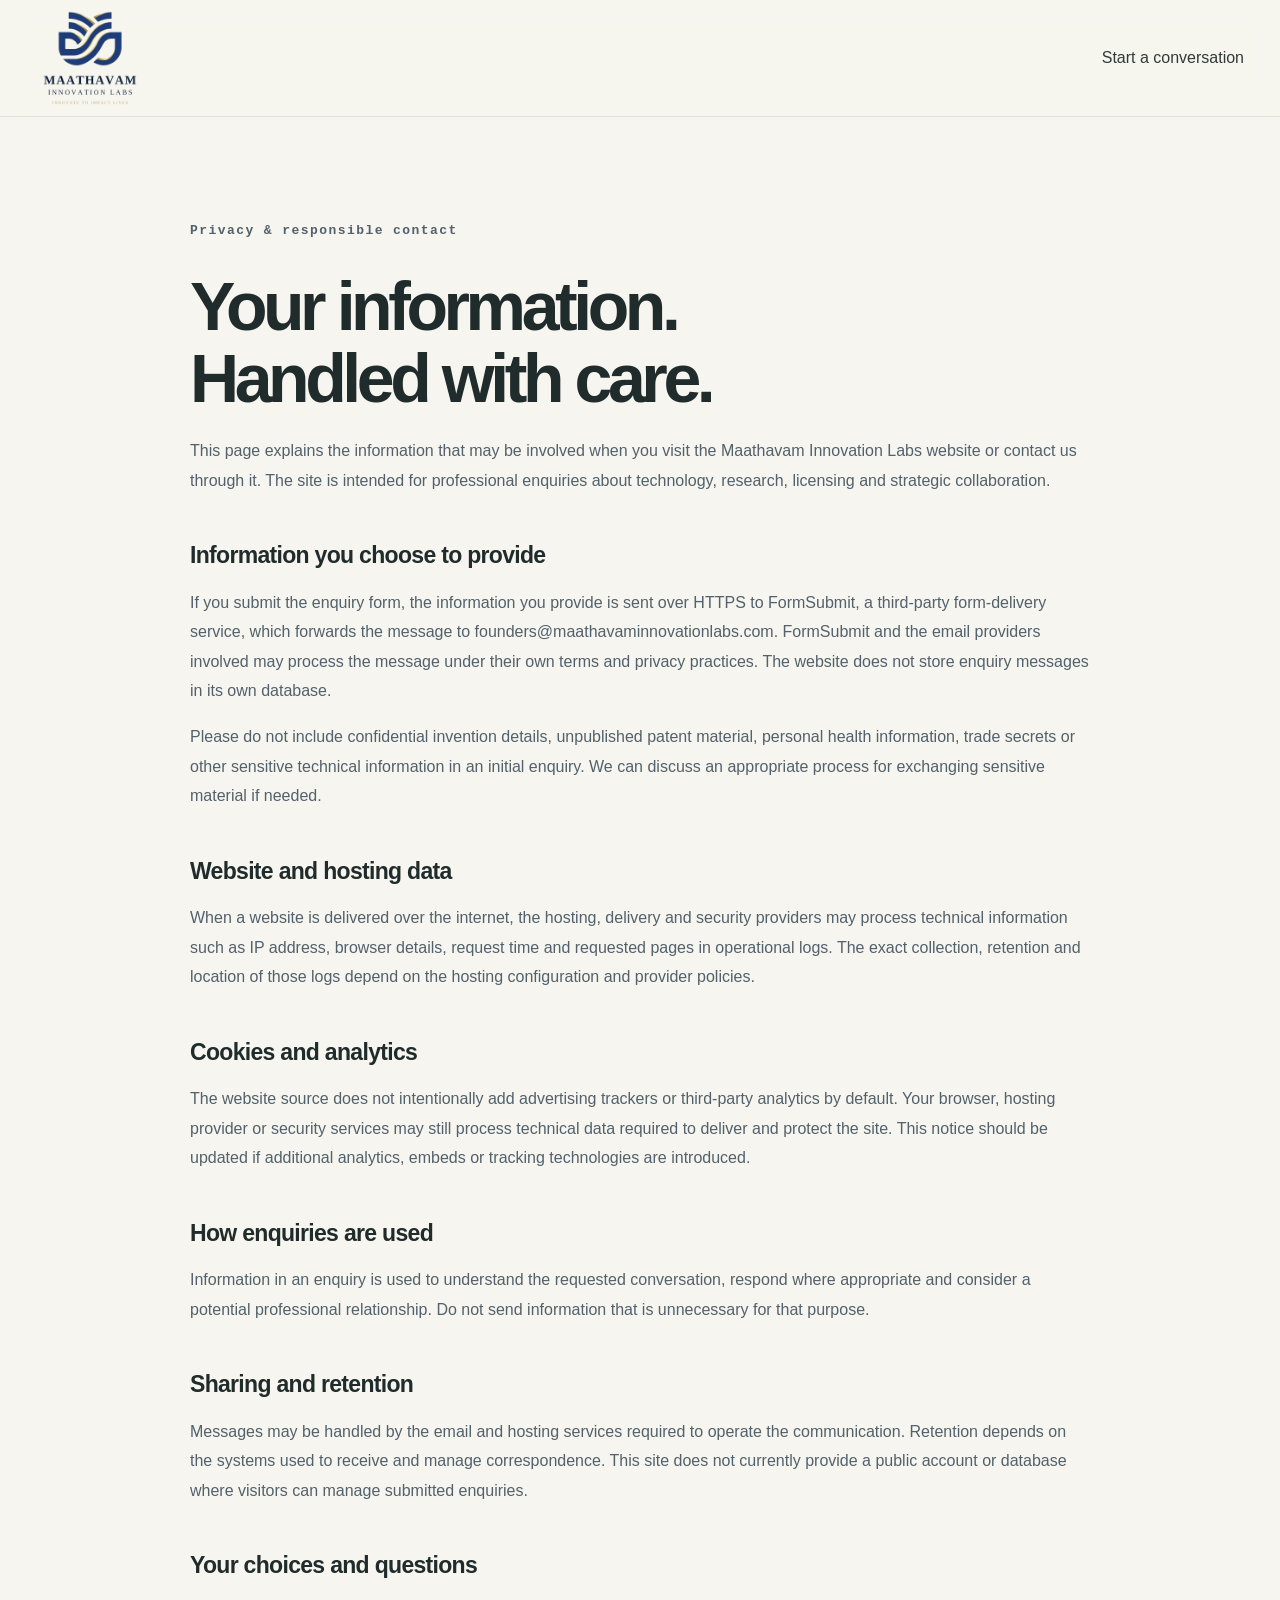
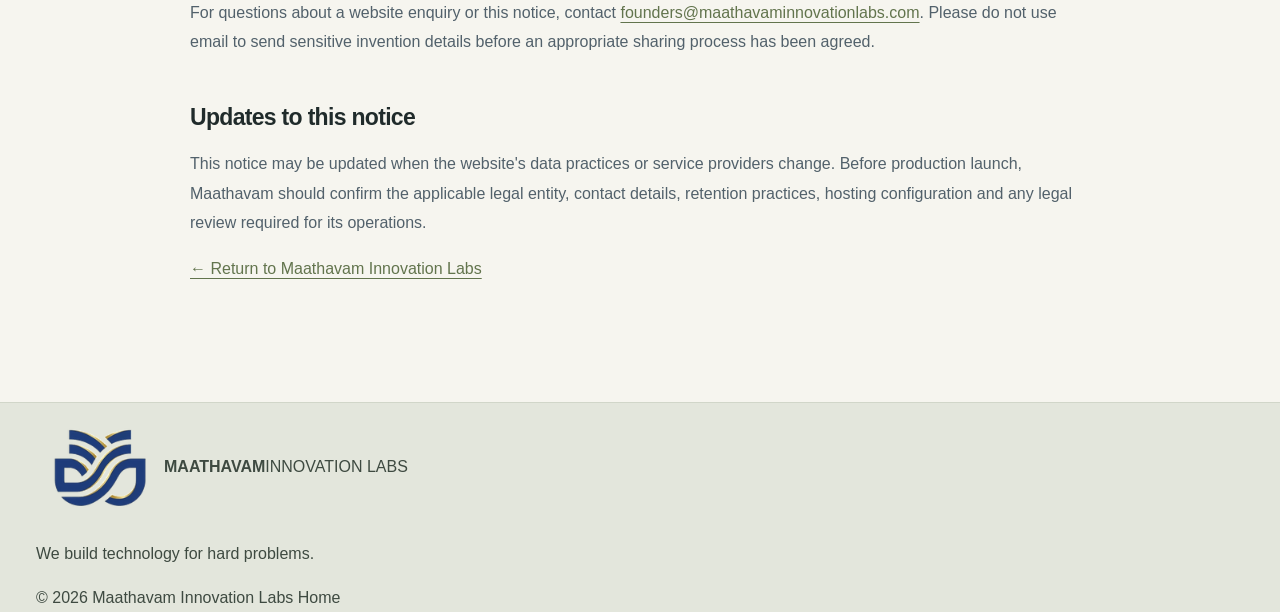
==== commit f72d0163: "Update enquiry delivery and contact privacy details" ====
--- a/privacy.html
+++ b/privacy.html
@@ -25,7 +25,7 @@
       <h1>Your information.<br>Handled with care.</h1>
       <p>This page explains the information that may be involved when you visit the Maathavam Innovation Labs website or contact us through it. The site is intended for professional enquiries about technology, research, licensing and strategic collaboration.</p>
       <h2>Information you choose to provide</h2>
-      <p>If you complete the enquiry form, the information entered is used to prepare an email to Maathavam Innovation Labs. The current form opens the email application configured on your device; it does not submit the form to a website database. Your email provider and the recipient's mail system will process the message under their own terms and practices.</p>
+      <p>If you submit the enquiry form, the information you provide is sent over HTTPS to FormSubmit, a third-party form-delivery service, which forwards the message to founders@maathavaminnovationlabs.com. FormSubmit and the email providers involved may process the message under their own terms and privacy practices. The website does not store enquiry messages in its own database.</p>
       <p>Please do not include confidential invention details, unpublished patent material, personal health information, trade secrets or other sensitive technical information in an initial enquiry. We can discuss an appropriate process for exchanging sensitive material if needed.</p>
       <h2>Website and hosting data</h2>
       <p>When a website is delivered over the internet, the hosting, delivery and security providers may process technical information such as IP address, browser details, request time and requested pages in operational logs. The exact collection, retention and location of those logs depend on the hosting configuration and provider policies.</p>
@@ -36,7 +36,7 @@
       <h2>Sharing and retention</h2>
       <p>Messages may be handled by the email and hosting services required to operate the communication. Retention depends on the systems used to receive and manage correspondence. This site does not currently provide a public account or database where visitors can manage submitted enquiries.</p>
       <h2>Your choices and questions</h2>
-      <p>For questions about a website enquiry or this notice, contact <a href="mailto:partnerships@maathavam.com">partnerships@maathavam.com</a>. Please do not use email to send sensitive invention details before an appropriate sharing process has been agreed.</p>
+      <p>For questions about a website enquiry or this notice, contact <a href="mailto:founders@maathavaminnovationlabs.com">founders@maathavaminnovationlabs.com</a>. Please do not use email to send sensitive invention details before an appropriate sharing process has been agreed.</p>
       <h2>Updates to this notice</h2>
       <p>This notice may be updated when the website's data practices or service providers change. Before production launch, Maathavam should confirm the applicable legal entity, contact details, retention practices, hosting configuration and any legal review required for its operations.</p>
       <p><a href="index.html">← Return to Maathavam Innovation Labs</a></p>
--- a/assets/css/style.css
+++ b/assets/css/style.css
@@ -1,3871 +1,395 @@
-﻿/* ============================================================
-   MAATHAVAM INNOVATION LABS
-   Enterprise Deep-Tech IP Platform
-   FINAL PRODUCTION STYLESHEET
-   Matched to current index.html
-   ============================================================ */
-
-
-/* ============================================================
-   DESIGN SYSTEM
-   ============================================================ */
-
-:root {
-    --navy-950: #050b14;
-    --navy-900: #07111f;
-    --navy-850: #0a1626;
-    --navy-800: #0d1b2d;
-    --navy-700: #14263b;
-
-    --gold: #c7a45a;
-    --gold-light: #e2c982;
-    --gold-dark: #94763a;
-
-    --white: #f8f6f0;
-    --white-soft: #e9e6dd;
-
-    --muted: #9ca8b5;
-    --muted-dark: #667585;
-
-    --border: rgba(226, 201, 130, 0.18);
-    --border-light: rgba(255, 255, 255, 0.09);
-
-    --shadow: 0 30px 80px rgba(0, 0, 0, 0.28);
-
-    --serif: Georgia, "Times New Roman", serif;
-
-    --sans:
-        Inter,
-        ui-sans-serif,
-        system-ui,
-        -apple-system,
-        BlinkMacSystemFont,
-        "Segoe UI",
-        sans-serif;
-
-    --max-width: 1240px;
-
-    --radius-small: 8px;
-    --radius-medium: 16px;
-    --radius-large: 24px;
-
-    --transition: 220ms ease;
-}
-
-
-/* ============================================================
-   RESET
-   ============================================================ */
-
-*,
-*::before,
-*::after {
-    box-sizing: border-box;
-}
-
-html {
-    scroll-behavior: smooth;
-    background: var(--navy-950);
-}
-
-body {
-    margin: 0;
-
-    color: var(--white);
-
-    font-family: var(--sans);
-
-    line-height: 1.6;
-
-    background:
-        radial-gradient(
-            circle at 78% 5%,
-            rgba(199, 164, 90, 0.055),
-            transparent 30rem
-        ),
-        var(--navy-950);
-
-    overflow-x: hidden;
-}
-
-img {
-    display: block;
-    max-width: 100%;
-}
-
-a {
-    color: inherit;
-    text-decoration: none;
-}
-
-button,
-input,
-select,
-textarea {
-    font: inherit;
-}
-
-button,
-a,
-input,
-select,
-textarea {
-    -webkit-tap-highlight-color: transparent;
-}
-
-::selection {
-    background: var(--gold);
-    color: var(--navy-950);
-}
-
-
-/* ============================================================
-   GLOBAL SECTION SYSTEM
-   ============================================================ */
-
-.section {
-    position: relative;
-
-    padding: 120px 24px;
-}
-
-.section-shell {
-    width: min(var(--max-width), 100%);
-
-    margin: 0 auto;
-}
-
-.eyebrow {
-    display: flex;
-    align-items: center;
-
-    gap: 12px;
-
-    margin-bottom: 24px;
-
-    color: var(--gold-light);
-
-    font-size: 11px;
-    font-weight: 700;
-
-    letter-spacing: 0.18em;
-
-    line-height: 1;
-
-    text-transform: uppercase;
-}
-
-.eyebrow-line {
-    width: 34px;
-    height: 1px;
-
-    flex: 0 0 auto;
-
-    background: var(--gold);
-}
-
-.section-heading {
-    max-width: 800px;
-
-    margin-bottom: 64px;
-}
-
-.section-heading h2 {
-    margin: 0 0 24px;
-
-    font-family: var(--serif);
-
-    font-size: clamp(42px, 5vw, 70px);
-
-    font-weight: 400;
-
-    letter-spacing: -0.035em;
-
-    line-height: 1.02;
-}
-
-.section-heading h2 span,
-.hero h1 span {
-    color: var(--gold-light);
-}
-
-.section-heading p {
-    max-width: 680px;
-
-    margin: 0;
-
-    color: var(--muted);
-
-    font-size: 17px;
-
-    line-height: 1.8;
-}
-
-.section-heading-split {
-    display: grid;
-
-    grid-template-columns: 1fr 0.75fr;
-
-    gap: 80px;
-
-    align-items: end;
-}
-
-.section-heading-split > p {
-    padding-bottom: 5px;
-}
-
-
-/* ============================================================
-   SCROLL PROGRESS
-   ============================================================ */
-
-.scroll-progress {
-    position: fixed;
-
-    z-index: 1000;
-
-    top: 0;
-    left: 0;
-
-    width: 0;
-    height: 2px;
-
-    background: var(--gold-light);
-}
-
-
-/* ============================================================
-   HEADER
-   ============================================================ */
-
-.site-header {
-    position: fixed;
-
-    z-index: 900;
-
-    top: 0;
-    right: 0;
-    left: 0;
-
-    border-bottom: 1px solid transparent;
-
-    transition:
-        background var(--transition),
-        border-color var(--transition),
-        backdrop-filter var(--transition);
-}
-
-.site-header.scrolled {
-    background: rgba(5, 11, 20, 0.86);
-
-    border-bottom-color: var(--border-light);
-
-    backdrop-filter: blur(18px);
-}
-
-.nav-shell {
-    width: min(1360px, calc(100% - 48px));
-
-    height: 82px;
-
-    margin: 0 auto;
-
-    display: flex;
-
-    align-items: center;
-
-    justify-content: space-between;
-
-    gap: 32px;
-}
-
-.brand {
-    display: flex;
-    align-items: center;
-
-    width: 180px;
-
-    flex: 0 0 auto;
-}
-
-.brand img {
-    width: 100%;
-
-    max-height: 50px;
-
-    object-fit: contain;
-
-    object-position: left center;
-}
-
-.nav-links {
-    display: flex;
-
-    align-items: center;
-
-    gap: 30px;
-}
-
-.nav-links > a {
-    position: relative;
-
-    color: var(--muted);
-
-    font-size: 12px;
-
-    font-weight: 600;
-
-    letter-spacing: 0.05em;
-
-    transition: color var(--transition);
-}
-
-.nav-links > a:not(.nav-cta)::after {
-    content: "";
-
-    position: absolute;
-
-    right: 0;
-    bottom: -8px;
-    left: 0;
-
-    width: 0;
-    height: 1px;
-
-    margin: auto;
-
-    background: var(--gold);
-
-    transition: width var(--transition);
-}
-
-.nav-links > a:hover {
-    color: var(--white);
-}
-
-.nav-links > a:not(.nav-cta):hover::after {
-    width: 100%;
-}
-
-.nav-cta {
-    padding: 11px 17px;
-
-    border: 1px solid var(--border);
-
-    border-radius: 999px;
-
-    color: var(--white) !important;
-
-    transition:
-        background var(--transition),
-        border-color var(--transition);
-}
-
-.nav-cta:hover {
-    background: rgba(199, 164, 90, 0.1);
-
-    border-color: rgba(226, 201, 130, 0.45);
-}
-
-.nav-toggle {
-    display: none;
-
-    width: 44px;
-    height: 44px;
-
-    padding: 10px;
-
-    border: 1px solid var(--border-light);
-
-    border-radius: 8px;
-
-    background: transparent;
-
-    cursor: pointer;
-}
-
-.nav-toggle span {
-    display: block;
-
-    width: 100%;
-    height: 1px;
-
-    margin: 5px 0;
-
-    background: var(--white);
-}
-
-
-/* ============================================================
-   HERO
-   ============================================================ */
-
-.hero {
-    position: relative;
-
-    min-height: 780px;
-
-    padding: 170px 24px 110px;
-
-    display: flex;
-
-    align-items: center;
-
-    overflow: hidden;
-
-    background:
-        linear-gradient(
-            115deg,
-            rgba(5, 11, 20, 0.98),
-            rgba(7, 17, 31, 0.88)
-        );
-}
-
-.hero::before {
-    content: "";
-
-    position: absolute;
-
-    top: -250px;
-    right: -180px;
-
-    width: 700px;
-    height: 700px;
-
-    border: 1px solid rgba(199, 164, 90, 0.12);
-
-    border-radius: 50%;
-
-    pointer-events: none;
-}
-
-.hero::after {
-    content: "";
-
-    position: absolute;
-
-    right: 6%;
-    bottom: -420px;
-
-    width: 800px;
-    height: 800px;
-
-    border: 1px solid rgba(255, 255, 255, 0.04);
-
-    border-radius: 50%;
-
-    pointer-events: none;
-}
-
-.hero-grid {
-    position: relative;
-
-    z-index: 2;
-
-    width: min(var(--max-width), 100%);
-
-    margin: 0 auto;
-
-    display: grid;
-
-    grid-template-columns: 1.05fr 0.95fr;
-
-    gap: 55px;
-
-    align-items: center;
-}
-
-.hero-copy {
-    max-width: 760px;
-}
-
-.hero h1 {
-    margin: 0 0 30px;
-
-    font-family: var(--serif);
-
-    font-size: clamp(52px, 6.2vw, 88px);
-
-    font-weight: 400;
-
-    letter-spacing: -0.045em;
-
-    line-height: 0.98;
-}
-
-.hero-lead {
-    max-width: 680px;
-
-    margin: 0 0 24px;
-
-    color: var(--muted);
-
-    font-size: 18px;
-
-    line-height: 1.8;
-}
-
-.hero-lead + .hero-lead {
-    margin-top: 0;
-}
-
-.hero-actions {
-    display: flex;
-
-    flex-wrap: wrap;
-
-    gap: 14px;
-
-    margin-top: 36px;
-}
-
-.button {
-    display: inline-flex;
-
-    align-items: center;
-
-    justify-content: center;
-
-    gap: 14px;
-
-    min-height: 50px;
-
-    padding: 0 22px;
-
-    border-radius: 999px;
-
-    font-size: 12px;
-
-    font-weight: 700;
-
-    letter-spacing: 0.06em;
-
-    cursor: pointer;
-
-    transition:
-        transform var(--transition),
-        background var(--transition),
-        border-color var(--transition);
-}
-
-.button:hover {
-    transform: translateY(-2px);
-}
-
-.button-primary {
-    border: 1px solid var(--gold);
-
-    background: var(--gold);
-
-    color: var(--navy-950);
-}
-
-.button-primary:hover {
-    background: var(--gold-light);
-
-    border-color: var(--gold-light);
-}
-
-.button-secondary {
-    border: 1px solid var(--border);
-
-    background: transparent;
-
-    color: var(--white);
-}
-
-.button-secondary:hover {
-    border-color: rgba(226, 201, 130, 0.55);
-
-    background: rgba(199, 164, 90, 0.06);
-}
-
-.hero-meta {
-    display: flex;
-
-    flex-wrap: wrap;
-
-    gap: 20px;
-
-    margin-top: 44px;
-
-    color: var(--muted-dark);
-
-    font-size: 9px;
-
-    font-weight: 700;
-
-    letter-spacing: 0.18em;
-}
-
-.hero-meta span {
-    display: flex;
-
-    align-items: center;
-
-    gap: 20px;
-}
-
-.hero-meta span:not(:last-child)::after {
-    content: "·";
-
-    color: var(--gold-dark);
-}
-
-
-/* ============================================================
-   HERO VISUAL
-   ============================================================ */
-
-.hero-visual {
-    position: relative;
-
-    min-height: 570px;
-
-    display: grid;
-
-    place-items: center;
-}
-
-
-/* ============================================================
-   DEEP-TECH IP PLATFORM
-   ============================================================ */
-
-.ip-platform-visual {
-    position: relative;
-
-    width: 650px;
-    height: 570px;
-
-    margin: 0 auto;
-
-    display: flex;
-
-    align-items: center;
-
-    justify-content: center;
-
-    overflow: visible;
-
-    isolation: isolate;
-}
-
-
-/* ============================================================
-   TECHNICAL GRID
-   ============================================================ */
-
-.platform-grid-bg {
-    position: absolute;
-
-    z-index: 0;
-
-    width: 510px;
-    height: 510px;
-
-    border-radius: 50%;
-
-    opacity: 0.36;
-
-    background-image:
-        linear-gradient(
-            rgba(199, 164, 90, 0.035) 1px,
-            transparent 1px
-        ),
-        linear-gradient(
-            90deg,
-            rgba(199, 164, 90, 0.035) 1px,
-            transparent 1px
-        );
-
-    background-size: 32px 32px;
-
-    mask-image:
-        radial-gradient(
-            circle,
-            black 0%,
-            transparent 70%
-        );
-
-    -webkit-mask-image:
-        radial-gradient(
-            circle,
-            black 0%,
-            transparent 70%
-        );
-}
-
-
-/* ============================================================
-   PLATFORM KICKER
-   ============================================================ */
-
-.ip-platform-kicker {
-    position: absolute;
-
-    top: 15px;
-    left: 50%;
-
-    z-index: 30;
-
-    transform: translateX(-50%);
-
-    display: flex;
-
-    align-items: center;
-
-    gap: 13px;
-
-    white-space: nowrap;
-
-    color: var(--muted);
-
-    font-size: 9px;
-
-    font-weight: 700;
-
-    letter-spacing: 0.18em;
-
-    text-transform: uppercase;
-}
-
-.ip-platform-kicker::before,
-.ip-platform-kicker::after {
-    content: "";
-
-    width: 24px;
-    height: 1px;
-
-    background: rgba(199, 164, 90, 0.45);
-}
-
-.ip-platform-kicker span:last-child {
-    color: var(--gold-light);
-}
-
-
-/* ============================================================
-   CONCENTRIC TECHNOLOGY LAYERS
-   ============================================================ */
-
-/*
-   OUTER RING REMOVED
-   -----------------------------------------------
-   The previous 510px outer ring was visually
-   incomplete at the viewport edges and made the
-   platform appear unfinished.
-
-   Middle and inner rings remain intentionally.
-*/
-
-.ip-platform-ring {
-    position: absolute;
-
-    border-radius: 50%;
-
-    pointer-events: none;
-}
-
-.ip-platform-ring-middle {
-    width: 380px;
-    height: 380px;
-
-    border: 1px solid rgba(199, 164, 90, 0.22);
-}
-
-.ip-platform-ring-inner {
-    width: 255px;
-    height: 255px;
-
-    border: 1px solid rgba(226, 201, 130, 0.34);
-}
-
-
-/* ============================================================
-   ORBITAL PATH
-   ============================================================ */
-
-.platform-orbit-path {
-    position: absolute;
-
-    width: 468px;
-    height: 468px;
-
-    border: 1px dashed rgba(226, 201, 130, 0.11);
-
-    border-radius: 50%;
-
-    transform: rotate(-22deg);
-
-    pointer-events: none;
-}
-
-.platform-orbit-path::before,
-.platform-orbit-path::after {
-    content: "";
-
-    position: absolute;
-
-    width: 5px;
-    height: 5px;
-
-    border: 1px solid var(--gold);
-
-    border-radius: 50%;
-
-    background: var(--navy-950);
-
-    box-shadow:
-        0 0 12px rgba(226, 201, 130, 0.25);
-}
-
-.platform-orbit-path::before {
-    top: 7%;
-    left: 23%;
-}
-
-.platform-orbit-path::after {
-    right: 12%;
-    bottom: 17%;
-}
-
-
-/* ============================================================
-   CENTRAL MAATHAVAM CORE
-   ============================================================ */
-
-.ip-platform-core {
-    position: relative;
-
-    z-index: 20;
-
-    width: 190px;
-    height: 190px;
-
-    display: flex;
-
-    flex-direction: column;
-
-    align-items: center;
-
-    justify-content: center;
-
-    border: 1px solid rgba(226, 201, 130, 0.58);
-
-    border-radius: 50%;
-
-    background:
-        radial-gradient(
-            circle at center,
-            rgba(199, 164, 90, 0.17) 0%,
-            rgba(199, 164, 90, 0.07) 40%,
-            rgba(5, 11, 20, 0.99) 72%
-        );
-
-    box-shadow:
-        0 0 0 14px rgba(199, 164, 90, 0.025),
-        0 0 0 30px rgba(199, 164, 90, 0.012),
-        0 0 80px rgba(199, 164, 90, 0.10);
-}
-
-.ip-platform-core::before {
-    content: "";
-
-    position: absolute;
-
-    inset: 9px;
-
-    border: 1px solid rgba(226, 201, 130, 0.08);
-
-    border-radius: 50%;
-
-    pointer-events: none;
-}
-
-.core-glow {
-    position: absolute;
-
-    width: 120px;
-    height: 120px;
-
-    border-radius: 50%;
-
-    background:
-        radial-gradient(
-            circle,
-            rgba(226, 201, 130, 0.12),
-            transparent 70%
-        );
-
-    filter: blur(5px);
-
-    pointer-events: none;
-}
-
-.ip-platform-logo {
-    position: relative;
-
-    z-index: 2;
-
-    width: 60px;
-    height: 60px;
-
-    margin-bottom: 10px;
-
-    object-fit: contain;
-
-    opacity: 0.97;
-}
-
-.ip-platform-core-label {
-    position: relative;
-
-    z-index: 2;
-
-    display: flex;
-
-    flex-direction: column;
-
-    align-items: center;
-
-    gap: 3px;
-
-    text-align: center;
-}
-
-.ip-platform-core-label strong {
-    color: var(--gold-light);
-
-    font-size: 9px;
-
-    font-weight: 700;
-
-    letter-spacing: 0.19em;
-}
-
-.ip-platform-core-label span {
-    color: var(--white);
-
-    font-size: 8px;
-
-    font-weight: 700;
-
-    letter-spacing: 0.14em;
-}
-
-.ip-platform-core-label small {
-    max-width: 130px;
-
-    margin-top: 3px;
-
-    color: var(--muted-dark);
-
-    font-size: 7px;
-
-    line-height: 1.4;
-
-    letter-spacing: 0.02em;
-
-    text-align: center;
-}
-
-
-/* ============================================================
-   HERO PROCESS NODES
-   ============================================================ */
-
-.ip-platform-node {
-    position: absolute;
-
-    z-index: 25;
-
-    width: 142px;
-
-    min-height: 91px;
-
-    padding: 14px 15px;
-
-    border: 1px solid rgba(226, 201, 130, 0.28);
-
-    border-radius: 10px;
-
-    background:
-        linear-gradient(
-            145deg,
-            rgba(10, 24, 41, 0.97),
-            rgba(5, 15, 27, 0.97)
-        );
-
-    backdrop-filter: blur(12px);
-
-    box-shadow:
-        0 18px 40px rgba(0, 0, 0, 0.22);
-
-    transition:
-        transform var(--transition),
-        border-color var(--transition),
-        background var(--transition),
-        box-shadow var(--transition);
-}
-
-.ip-platform-node:hover {
-    border-color: rgba(226, 201, 130, 0.55);
-
-    background:
-        linear-gradient(
-            145deg,
-            rgba(18, 35, 54, 0.98),
-            rgba(6, 17, 29, 0.98)
-        );
-
-    box-shadow:
-        0 20px 50px rgba(0, 0, 0, 0.30),
-        0 0 25px rgba(199, 164, 90, 0.05);
-
-    transform: translateY(-3px);
-}
-
-.ip-platform-node::before {
-    content: "";
-
-    position: absolute;
-
-    top: 0;
-    left: 15px;
-
-    width: 28px;
-    height: 1px;
-
-    background: var(--gold);
-
-    opacity: 0.8;
-}
-
-
-/* ============================================================
-   NODE STATUS DOT
-   ============================================================ */
-
-.ip-platform-node::after {
-    content: "";
-
-    position: absolute;
-
-    width: 5px;
-    height: 5px;
-
-    border: 1px solid var(--gold);
-
-    border-radius: 50%;
-
-    background: var(--navy-950);
-
-    box-shadow:
-        0 0 10px rgba(226, 201, 130, 0.20);
-
-    pointer-events: none;
-}
-
-
-/* ============================================================
-   NODE CONTENT
-   ============================================================ */
-
-.ip-node-number {
-    display: block;
-
-    margin-bottom: 4px;
-
-    color: var(--gold);
-
-    font-family: var(--serif);
-
-    font-size: 11px;
-}
-
-.ip-platform-node strong {
-    display: block;
-
-    color: var(--white);
-
-    font-size: 10px;
-
-    font-weight: 700;
-
-    letter-spacing: 0.12em;
-}
-
-.ip-platform-node small {
-    display: block;
-
-    margin-top: 5px;
-
-    color: #8298b0;
-
-    font-size: 8px;
-
-    line-height: 1.4;
-}
-
-.node-intent {
-    position: absolute;
-
-    top: 13px;
-    right: 11px;
-
-    color: var(--muted-dark);
-
-    font-size: 6px;
-
-    font-weight: 700;
-
-    letter-spacing: 0.14em;
-}
-
-
-/* ============================================================
-   NODE POSITIONS
-   ============================================================ */
-
-.ip-node-problem {
-    top: 113px;
-    left: 0;
-}
-
-.ip-node-engineer {
-    top: 52px;
-    right: 24px;
-}
-
-.ip-node-validate {
-    top: 244px;
-    right: -2px;
-}
-
-.ip-node-protect {
-    right: 45px;
-    bottom: 67px;
-}
-
-.ip-node-partner {
-    bottom: 67px;
-    left: 17px;
-}
-
-
-/* ============================================================
-   NODE STATUS POSITIONS
-   ============================================================ */
-
-.ip-node-problem::after {
-    top: 50%;
-    right: -3px;
-
-    transform: translate(50%, -50%);
-}
-
-.ip-node-engineer::after {
-    top: 50%;
-    left: -3px;
-
-    transform: translate(-50%, -50%);
-}
-
-.ip-node-validate::after {
-    top: 50%;
-    left: -3px;
-
-    transform: translate(-50%, -50%);
-}
-
-.ip-node-protect::after {
-    top: 50%;
-    left: -3px;
-
-    transform: translate(-50%, -50%);
-}
-
-.ip-node-partner::after {
-    top: 50%;
-    right: -3px;
-
-    transform: translate(50%, -50%);
-}
-
-
-/* ============================================================
-   STAGE CONNECTION LINES
-   ============================================================ */
-
-.platform-stage-line {
-    position: absolute;
-
-    z-index: 8;
-
-    height: 1px;
-
-    background:
-        linear-gradient(
-            90deg,
-            transparent,
-            rgba(199, 164, 90, 0.46),
-            transparent
-        );
-
-    transform-origin: left center;
-
-    pointer-events: none;
-}
-
-.platform-stage-line::after {
-    content: "";
-
-    position: absolute;
-
-    top: 50%;
-    right: 0;
-
-    width: 4px;
-    height: 4px;
-
-    border-top: 1px solid var(--gold);
-    border-right: 1px solid var(--gold);
-
-    transform:
-        translateY(-50%)
-        rotate(45deg);
-
-    opacity: 0.65;
-}
-
-.line-problem {
-    width: 100px;
-
-    top: 190px;
-    left: 112px;
-
-    transform: rotate(22deg);
-}
-
-.line-engineer {
-    width: 105px;
-
-    top: 136px;
-    right: 116px;
-
-    transform: rotate(155deg);
-}
-
-.line-validate {
-    width: 100px;
-
-    top: 292px;
-    right: 107px;
-
-    transform: rotate(185deg);
-}
-
-.line-protect {
-    width: 105px;
-
-    right: 116px;
-    bottom: 130px;
-
-    transform: rotate(214deg);
-}
-
-.line-partner {
-    width: 100px;
-
-    bottom: 131px;
-    left: 112px;
-
-    transform: rotate(-22deg);
-}
-
-
-/* ============================================================
-   HERO FLOW LABEL
-   ============================================================ */
-
-.ip-platform-flow-label {
-    position: absolute;
-
-    z-index: 30;
-
-    bottom: 12px;
-    left: 50%;
-
-    transform: translateX(-50%);
-
-    display: flex;
-
-    align-items: center;
-
-    gap: 10px;
-
-    white-space: nowrap;
-
-    color: var(--muted-dark);
-
-    font-size: 7px;
-
-    font-weight: 700;
-
-    letter-spacing: 0.15em;
-}
-
-.ip-platform-flow-label i {
-    width: 24px;
-    height: 1px;
-
-    background: rgba(199, 164, 90, 0.42);
-}
-
-
-/* ============================================================
-   CREDIBILITY STRIP — 4 CARDS ONLY
-   ============================================================ */
-
-.credibility {
-    width: 100%;
-
-    padding: 0;
-
-    border-top: 1px solid var(--border-light);
-
-    border-bottom: 1px solid var(--border-light);
-
-    background: var(--navy-900);
-}
-
-.credibility-grid {
-    width: 100%;
-
-    max-width: none;
-
-    margin: 0;
-
-    display: grid;
-
-    grid-template-columns: repeat(4, minmax(0, 1fr));
-
-    border: 0;
-}
-
-.credibility-item {
-    min-height: 115px;
-
-    padding: 25px 32px;
-
-    display: flex;
-
-    align-items: center;
-
-    gap: 18px;
-
-    border-right: 1px solid var(--border-light);
-}
-
-.credibility-item:first-child {
-    border-left: 0;
-}
-
-.credibility-item:last-child {
-    border-right: 0;
-}
-
-.credibility-number {
-    flex: 0 0 auto;
-
-    color: var(--gold-dark);
-
-    font-family: var(--serif);
-
-    font-size: 16px;
-}
-
-.credibility-item div {
-    display: flex;
-
-    flex-direction: column;
-
-    gap: 4px;
-}
-
-.credibility-item strong {
-    color: var(--white);
-
-    font-size: 12px;
-
-    font-weight: 700;
-
-    letter-spacing: 0.04em;
-}
-
-.credibility-item div span {
-    color: var(--muted-dark);
-
-    font-size: 10px;
-
-    line-height: 1.5;
-}
-
-
-/* ============================================================
-   PLATFORM
-   ============================================================ */
-
-.platform-section {
-    background: var(--navy-900);
-}
-
-.platform-diagram {
-    display: grid;
-
-    grid-template-columns:
-        1fr
-        60px
-        1fr
-        60px
-        1fr;
-
-    gap: 0;
-
-    align-items: stretch;
-}
-
-.platform-diagram .platform-node {
-    position: relative;
-
-    padding: 32px;
-
-    border: 1px solid var(--border-light);
-
-    border-radius: var(--radius-medium);
-
-    background: rgba(255, 255, 255, 0.015);
-}
-
-.platform-diagram .platform-node-highlight {
-    border-color: var(--border);
-
-    background:
-        linear-gradient(
-            145deg,
-            rgba(199, 164, 90, 0.09),
-            rgba(255, 255, 255, 0.015)
-        );
-}
-
-.node-number {
-    color: var(--gold);
-
-    font-family: var(--serif);
-
-    font-size: 14px;
-}
-
-.platform-diagram .platform-node h3 {
-    margin: 25px 0 12px;
-
-    font-family: var(--serif);
-
-    font-size: 25px;
-
-    font-weight: 400;
-}
-
-.platform-diagram .platform-node p {
-    margin: 0;
-
-    color: var(--muted);
-
-    font-size: 13px;
-
-    line-height: 1.7;
-}
-
-.platform-connector {
-    display: grid;
-
-    place-items: center;
-
-    color: var(--gold-dark);
-
-    font-size: 20px;
-}
-
-
-/* ============================================================
-   PLATFORM ENGAGEMENT PATH
-   ============================================================ */
-
-.platform-engagement {
-    margin-top: 70px;
-
-    padding: 36px 40px;
-
-    display: grid;
-
-    grid-template-columns: 1fr auto;
-
-    gap: 45px;
-
-    align-items: center;
-
-    border-top: 1px solid var(--border);
-
-    border-bottom: 1px solid var(--border);
-
-    background:
-        linear-gradient(
-            90deg,
-            rgba(199, 164, 90, 0.055),
-            transparent 75%
-        );
-}
-
-.platform-engagement-copy .eyebrow {
-    margin-bottom: 16px;
-}
-
-.platform-engagement-copy h3 {
-    max-width: 620px;
-
-    margin: 0;
-
-    font-family: var(--serif);
-
-    font-size: clamp(28px, 3vw, 42px);
-
-    font-weight: 400;
-
-    line-height: 1.08;
-}
-
-.platform-engagement-copy h3 span {
-    color: var(--gold-light);
-}
-
-.platform-engagement-path {
-    display: flex;
-
-    align-items: center;
-
-    gap: 12px;
-
-    color: var(--muted-dark);
-
-    font-size: 8px;
-
-    font-weight: 700;
-
-    letter-spacing: 0.14em;
-
-    white-space: nowrap;
-}
-
-.platform-engagement-path i {
-    width: 25px;
-    height: 1px;
-
-    background: rgba(199, 164, 90, 0.4);
-}
-
-
-/* ============================================================
-   TECHNOLOGY METRICS
-   ============================================================ */
-
-.metric-grid {
-    margin-top: 80px;
-
-    display: grid;
-
-    grid-template-columns: repeat(4, 1fr);
-
-    border-top: 1px solid var(--border-light);
-
-    border-bottom: 1px solid var(--border-light);
-}
-
-.metric {
-    padding: 34px 24px;
-
-    display: flex;
-
-    flex-direction: column;
-
-    gap: 7px;
-
-    border-right: 1px solid var(--border-light);
-}
-
-.metric:first-child {
-    border-left: 1px solid var(--border-light);
-}
-
-.metric strong {
-    color: var(--gold-light);
-
-    font-family: var(--serif);
-
-    font-size: 46px;
-
-    font-weight: 400;
-
-    line-height: 1;
-}
-
-.metric span {
-    color: var(--muted);
-
-    font-size: 11px;
-}
-
-
-/* ============================================================
-   PORTFOLIO
-   ============================================================ */
-
-.portfolio-section {
-    background:
-        linear-gradient(
-            180deg,
-            var(--navy-900),
-            var(--navy-950)
-        );
-}
-
-.portfolio-grid {
-    display: grid;
-
-    grid-template-columns: repeat(3, 1fr);
-
-    gap: 16px;
-}
-
-.portfolio-card {
-    min-height: 350px;
-
-    padding: 30px;
-
-    display: flex;
-
-    flex-direction: column;
-
-    border: 1px solid var(--border-light);
-
-    border-radius: var(--radius-medium);
-
-    background: rgba(255, 255, 255, 0.018);
-
-    transition:
-        transform var(--transition),
-        border-color var(--transition),
-        background var(--transition);
-}
-
-.portfolio-card:hover {
-    transform: translateY(-5px);
-
-    border-color: var(--border);
-
-    background: rgba(199, 164, 90, 0.035);
-}
-
-.card-top {
-    display: flex;
-
-    align-items: center;
-
-    justify-content: space-between;
-}
-
-.card-index {
-    color: var(--gold);
-
-    font-family: var(--serif);
-
-    font-size: 15px;
-}
-
-.card-status {
-    color: var(--muted-dark);
-
-    font-size: 8px;
-
-    font-weight: 700;
-
-    letter-spacing: 0.14em;
-}
-
-.card-icon {
-    width: 55px;
-    height: 55px;
-
-    margin: 30px 0 24px;
-
-    display: grid;
-
-    place-items: center;
-
-    border: 1px solid var(--border);
-
-    border-radius: 50%;
-
-    color: var(--gold-light);
-
-    font-size: 22px;
-}
-
-.portfolio-card h3 {
-    margin: 0 0 12px;
-
-    font-family: var(--serif);
-
-    font-size: 26px;
-
-    font-weight: 400;
-}
-
-.portfolio-card p {
-    margin: 0;
-
-    color: var(--muted);
-
-    font-size: 13px;
-
-    line-height: 1.7;
-}
-
-.card-tags {
-    display: flex;
-
-    flex-wrap: wrap;
-
-    gap: 7px;
-
-    margin-top: auto;
-
-    padding-top: 28px;
-}
-
-.card-tags span {
-    padding: 6px 9px;
-
-    border: 1px solid var(--border-light);
-
-    border-radius: 999px;
-
-    color: var(--muted-dark);
-
-    font-size: 8px;
-
-    letter-spacing: 0.05em;
-}
-
-
-/* ============================================================
-   LIFECYCLE
-   ============================================================ */
-
-.lifecycle-section {
-    background: var(--navy-950);
-}
-
-.lifecycle-layout {
-    display: grid;
-
-    grid-template-columns: 1.3fr 0.7fr;
-
-    gap: 70px;
-}
-
-.lifecycle-list {
-    border-top: 1px solid var(--border-light);
-}
-
-.lifecycle-step {
-    position: relative;
-
-    min-height: 112px;
-
-    padding: 24px 20px;
-
-    display: grid;
-
-    grid-template-columns: 70px 1fr 40px;
-
-    gap: 20px;
-
-    align-items: center;
-
-    border-bottom: 1px solid var(--border-light);
-
-    transition: background var(--transition);
-}
-
-.lifecycle-step:hover,
-.lifecycle-step.active {
-    background: rgba(199, 164, 90, 0.045);
-}
-
-.lifecycle-number {
-    color: var(--gold);
-
-    font-family: var(--serif);
-
-    font-size: 16px;
-}
-
-.lifecycle-content h3 {
-    margin: 0 0 5px;
-
-    font-family: var(--serif);
-
-    font-size: 25px;
-
-    font-weight: 400;
-}
-
-.lifecycle-content p {
-    max-width: 610px;
-
-    margin: 0;
-
-    color: var(--muted);
-
-    font-size: 12px;
-
-    line-height: 1.6;
-}
-
-.lifecycle-arrow {
-    color: var(--gold-dark);
-}
-
-.lifecycle-panel {
-    min-height: 550px;
-
-    padding: 45px;
-
-    display: flex;
-
-    flex-direction: column;
-
-    border: 1px solid var(--border);
-
-    border-radius: var(--radius-large);
-
-    background:
-        radial-gradient(
-            circle at 50% 35%,
-            rgba(199, 164, 90, 0.12),
-            transparent 55%
-        ),
-        var(--navy-850);
-
-    box-shadow: var(--shadow);
-}
-
-.panel-label {
-    color: var(--muted-dark);
-
-    font-size: 9px;
-
-    font-weight: 700;
-
-    letter-spacing: 0.17em;
-}
-
-.panel-mark {
-    margin-top: auto;
-
-    margin-bottom: 20px;
-
-    color: var(--gold-light);
-
-    font-family: var(--serif);
-
-    font-size: 110px;
-
-    line-height: 0.8;
-}
-
-.lifecycle-panel blockquote {
-    max-width: 440px;
-
-    margin: 0;
-
-    color: var(--white-soft);
-
-    font-family: var(--serif);
-
-    font-size: 27px;
-
-    font-weight: 400;
-
-    line-height: 1.35;
-}
-
-.panel-footer {
-    margin-top: 38px;
-
-    padding-top: 18px;
-
-    display: flex;
-
-    justify-content: space-between;
-
-    border-top: 1px solid var(--border-light);
-
-    color: var(--muted-dark);
-
-    font-size: 8px;
-
-    letter-spacing: 0.16em;
-}
-
-
-/* ============================================================
-   PARTNERSHIPS
-   ============================================================ */
-
-.partnerships-section {
-    background: var(--navy-900);
-}
-
-.partnership-grid {
-    display: grid;
-
-    grid-template-columns: repeat(4, 1fr);
-
-    gap: 1px;
-
-    border: 1px solid var(--border-light);
-
-    background: var(--border-light);
-}
-
-.partnership-card {
-    min-height: 330px;
-
-    padding: 30px;
-
-    display: flex;
-
-    flex-direction: column;
-
-    background: var(--navy-900);
-
-    transition: background var(--transition);
-}
-
-.partnership-card:hover {
-    background: var(--navy-800);
-}
-
-.partnership-number {
-    color: var(--gold);
-
-    font-family: var(--serif);
-
-    font-size: 15px;
-}
-
-.partnership-card h3 {
-    margin: 65px 0 15px;
-
-    font-family: var(--serif);
-
-    font-size: 26px;
-
-    font-weight: 400;
-}
-
-.partnership-card p {
-    margin: 0;
-
-    color: var(--muted);
-
-    font-size: 12px;
-
-    line-height: 1.7;
-}
-
-.partnership-link {
-    margin-top: auto;
-
-    padding-top: 30px;
-
-    color: var(--gold-light);
-
-    font-size: 9px;
-
-    font-weight: 700;
-
-    letter-spacing: 0.08em;
-}
-
-
-/* ============================================================
-   WHY MAATHAVAM / PRINCIPLES
-   ============================================================ */
-
-.about-section {
-    background: var(--navy-900);
-}
-
-.principles-grid {
-    display: grid;
-
-    grid-template-columns: repeat(4, 1fr);
-
-    gap: 0;
-
-    border-top: 1px solid var(--border-light);
-
-    border-bottom: 1px solid var(--border-light);
-}
-
-.principle {
-    min-height: 290px;
-
-    padding: 35px 28px;
-
-    border-right: 1px solid var(--border-light);
-}
-
-.principle:first-child {
-    border-left: 1px solid var(--border-light);
-}
-
-.principle-number {
-    color: var(--gold);
-
-    font-family: var(--serif);
-
-    font-size: 15px;
-}
-
-.principle h3 {
-    margin: 50px 0 15px;
-
-    font-family: var(--serif);
-
-    font-size: 23px;
-
-    font-weight: 400;
-}
-
-.principle p {
-    margin: 0;
-
-    color: var(--muted);
-
-    font-size: 12px;
-
-    line-height: 1.7;
-}
-
-
-/* ============================================================
-   CONFIDENTIALITY
-   ============================================================ */
-
-.confidentiality {
-    padding: 0 24px 120px;
-
-    background: var(--navy-900);
-}
-
-.confidentiality-inner {
-    padding: 55px;
-
-    display: grid;
-
-    grid-template-columns: 100px 1fr;
-
-    gap: 30px;
-
-    align-items: start;
-
-    border: 1px solid var(--border);
-
-    border-radius: var(--radius-large);
-
-    background:
-        linear-gradient(
-            120deg,
-            rgba(199, 164, 90, 0.075),
-            rgba(199, 164, 90, 0.015)
-        );
-}
-
-.confidentiality-symbol {
-    width: 68px;
-    height: 68px;
-
-    display: grid;
-
-    place-items: center;
-
-    border: 1px solid var(--border);
-
-    border-radius: 50%;
-
-    color: var(--gold-light);
-
-    font-family: var(--serif);
-
-    font-size: 28px;
-}
-
-.confidentiality h2 {
-    max-width: 750px;
-
-    margin: 0 0 15px;
-
-    font-family: var(--serif);
-
-    font-size: clamp(32px, 4vw, 52px);
-
-    font-weight: 400;
-
-    line-height: 1.05;
-}
-
-.confidentiality p {
-    max-width: 760px;
-
-    margin: 0;
-
-    color: var(--muted);
-
-    font-size: 13px;
-
-    line-height: 1.75;
-}
-
-
-/* ============================================================
-   CONTACT
-   ============================================================ */
-
-.contact-section {
-    background: var(--navy-950);
-}
-
-.contact-grid {
-    display: grid;
-
-    grid-template-columns: 0.85fr 1.15fr;
-
-    gap: 100px;
-
-    align-items: start;
-}
-
-.contact-copy h2 {
-    margin: 0 0 24px;
-
-    font-family: var(--serif);
-
-    font-size: clamp(44px, 5vw, 68px);
-
-    font-weight: 400;
-
-    letter-spacing: -0.035em;
-
-    line-height: 1.02;
-}
-
-.contact-copy h2 span {
-    color: var(--gold-light);
-}
-
-.contact-copy > p {
-    max-width: 520px;
-
-    margin: 0;
-
-    color: var(--muted);
-
-    font-size: 15px;
-
-    line-height: 1.8;
-}
-
-.contact-note {
-    margin-top: 55px;
-
-    padding-top: 22px;
-
-    display: flex;
-
-    align-items: center;
-
-    gap: 16px;
-
-    border-top: 1px solid var(--border-light);
-}
-
-.contact-note-mark {
-    width: 42px;
-    height: 42px;
-
-    display: grid;
-
-    place-items: center;
-
-    border: 1px solid var(--border);
-
-    border-radius: 50%;
-
-    color: var(--gold-light);
-
-    font-family: var(--serif);
-}
-
-.contact-note div {
-    display: flex;
-
-    flex-direction: column;
-}
-
-.contact-note strong {
-    font-size: 11px;
-
-    letter-spacing: 0.04em;
-}
-
-.contact-note span {
-    color: var(--muted-dark);
-
-    font-size: 9px;
-}
-
-.contact-form {
-    padding: 40px;
-
-    border: 1px solid var(--border-light);
-
-    border-radius: var(--radius-large);
-
-    background: rgba(255, 255, 255, 0.018);
-}
-
-.form-row {
-    display: grid;
-
-    grid-template-columns: 1fr 1fr;
-
-    gap: 16px;
-}
-
-.contact-form label {
-    display: flex;
-
-    flex-direction: column;
-
-    gap: 8px;
-
-    margin-bottom: 18px;
-}
-
-.contact-form label > span {
-    color: var(--muted);
-
-    font-size: 9px;
-
-    font-weight: 700;
-
-    letter-spacing: 0.12em;
-
-    text-transform: uppercase;
-}
-
-.contact-form input,
-.contact-form select,
-.contact-form textarea {
-    width: 100%;
-
-    border: 1px solid var(--border-light);
-
-    border-radius: 8px;
-
-    outline: none;
-
-    background: rgba(0, 0, 0, 0.18);
-
-    color: var(--white);
-
-    transition:
-        border-color var(--transition),
-        background var(--transition);
-}
-
-.contact-form input,
-.contact-form select {
-    height: 50px;
-
-    padding: 0 14px;
-}
-
-.contact-form textarea {
-    padding: 14px;
-
-    resize: vertical;
-}
-
-.contact-form input::placeholder,
-.contact-form textarea::placeholder {
-    color: var(--muted-dark);
-}
-
-.contact-form select {
-    appearance: none;
-
-    background-image:
-        linear-gradient(
-            45deg,
-            transparent 50%,
-            var(--muted) 50%
-        ),
-        linear-gradient(
-            135deg,
-            var(--muted) 50%,
-            transparent 50%
-        );
-
-    background-position:
-        calc(100% - 18px) 21px,
-        calc(100% - 13px) 21px;
-
-    background-size: 5px 5px;
-
-    background-repeat: no-repeat;
-}
-
-.contact-form input:focus,
-.contact-form select:focus,
-.contact-form textarea:focus {
-    border-color: rgba(226, 201, 130, 0.55);
-
-    background: rgba(199, 164, 90, 0.035);
-}
-
-.form-footer {
-    display: flex;
-
-    align-items: center;
-
-    justify-content: space-between;
-
-    gap: 20px;
-
-    margin-top: 8px;
-}
-
-.form-footer p {
-    max-width: 330px;
-
-    margin: 0;
-
-    color: var(--muted-dark);
-
-    font-size: 9px;
-
-    line-height: 1.5;
-}
-
-.form-status {
-    min-height: 20px;
-
-    margin-top: 15px;
-
-    color: var(--gold-light);
-
-    font-size: 11px;
-}
-
-
-/* ============================================================
-   FOOTER
-   ============================================================ */
-
-.site-footer {
-    padding: 0 24px 35px;
-
-    background: var(--navy-950);
-}
-
-.footer-shell {
-    width: min(var(--max-width), 100%);
-
-    margin: 0 auto;
-
-    padding-top: 30px;
-
-    display: grid;
-
-    grid-template-columns: 1fr 1fr 1fr;
-
-    gap: 30px;
-
-    border-top: 1px solid var(--border-light);
-}
-
-.footer-brand {
-    display: flex;
-
-    align-items: center;
-
-    gap: 12px;
-}
-
-.footer-brand img {
-    width: 32px;
-    height: 32px;
-
-    object-fit: contain;
-}
-
-.footer-brand div {
-    display: flex;
-
-    flex-direction: column;
-}
-
-.footer-brand strong {
-    font-size: 10px;
-
-    letter-spacing: 0.14em;
-}
-
-.footer-brand span {
-    color: var(--muted-dark);
-
-    font-size: 7px;
-
-    letter-spacing: 0.15em;
-}
-
-.footer-copy {
-    display: flex;
-
-    justify-content: center;
-}
-
-.footer-copy p {
-    max-width: 270px;
-
-    margin: 0;
-
-    color: var(--muted-dark);
-
-    font-family: var(--serif);
-
-    font-size: 13px;
-
-    line-height: 1.5;
-}
-
-.footer-meta {
-    display: flex;
-
-    flex-direction: column;
-
-    align-items: flex-end;
-
-    gap: 4px;
-
-    color: var(--muted-dark);
-
-    font-size: 8px;
-
-    letter-spacing: 0.08em;
-}
-
-
-/* ============================================================
-   REVEAL ANIMATION
-   ============================================================ */
-
-.reveal {
-    opacity: 0;
-
-    transform: translateY(20px);
-
-    transition:
-        opacity 650ms ease,
-        transform 650ms ease;
-}
-
-.reveal.visible {
-    opacity: 1;
-
-    transform: translateY(0);
-}
-
-
-/* ============================================================
-   ACCESSIBILITY / FOCUS
-   ============================================================ */
-
-a:focus-visible,
-button:focus-visible,
-input:focus-visible,
-select:focus-visible,
-textarea:focus-visible {
-    outline: 2px solid var(--gold-light);
-
-    outline-offset: 4px;
-}
-
-
-/* ============================================================
-   RESPONSIVE — 1100px
-   ============================================================ */
-
-@media (max-width: 1100px) {
-
-    .nav-links {
-        gap: 18px;
-    }
-
-    .hero-grid {
-        grid-template-columns: 1fr 0.9fr;
-
-        gap: 30px;
-    }
-
-    .ip-platform-visual {
-        transform: scale(0.92);
-
-        transform-origin: center;
-    }
-
-    .portfolio-grid {
-        grid-template-columns: repeat(2, 1fr);
-    }
-
-    .partnership-grid {
-        grid-template-columns: repeat(2, 1fr);
-    }
-
-    .principles-grid {
-        grid-template-columns: repeat(2, 1fr);
-    }
-
-    .principle:nth-child(3) {
-        border-left: 1px solid var(--border-light);
-
-        border-top: 1px solid var(--border-light);
-    }
-
-    .principle:nth-child(4) {
-        border-top: 1px solid var(--border-light);
-    }
-
-    .platform-engagement {
-        grid-template-columns: 1fr;
-
-        gap: 25px;
-    }
-}
-
-
-/* ============================================================
-   RESPONSIVE — 850px
-   ============================================================ */
-
-@media (max-width: 850px) {
-
-    .section {
-        padding: 90px 20px;
-    }
-
-    .nav-shell {
-        width: min(
-            calc(100% - 32px),
-            1360px
-        );
-    }
-
-    .nav-toggle {
-        display: block;
-    }
-
-    .nav-links {
-        position: absolute;
-
-        top: 72px;
-        right: 16px;
-        left: 16px;
-
-        padding: 20px;
-
-        display: none;
-
-        flex-direction: column;
-
-        align-items: stretch;
-
-        gap: 15px;
-
-        border: 1px solid var(--border-light);
-
-        border-radius: 14px;
-
-        background: rgba(5, 11, 20, 0.97);
-
-        backdrop-filter: blur(20px);
-    }
-
-    .nav-links.open {
-        display: flex;
-    }
-
-    .nav-links > a {
-        padding: 8px;
-    }
-
-    .nav-cta {
-        text-align: center;
-    }
-
-
-    /* HERO */
-
-    .hero {
-        min-height: auto;
-
-        padding-top: 145px;
-    }
-
-    .hero-grid {
-        grid-template-columns: 1fr;
-
-        gap: 25px;
-    }
-
-    .hero-copy {
-        max-width: 800px;
-    }
-
-    .hero-visual {
-        min-height: 550px;
-
-        margin-top: 0;
-    }
-
-    .ip-platform-visual {
-        width: 650px;
-
-        max-width: none;
-
-        transform: scale(0.82);
-
-        transform-origin: center;
-    }
-
-
-    /* CREDIBILITY */
-
-    .credibility-grid {
-        grid-template-columns: repeat(2, minmax(0, 1fr));
-    }
-
-    .credibility-item {
-        border-right: 1px solid var(--border-light);
-        border-bottom: 1px solid var(--border-light);
-    }
-
-    .credibility-item:nth-child(odd) {
-        border-left: 0;
-    }
-
-    .credibility-item:nth-child(even) {
-        border-right: 0;
-    }
-
-    .credibility-item:nth-child(3),
-    .credibility-item:nth-child(4) {
-        border-bottom: 0;
-    }
-
-
-    /* HEADINGS */
-
-    .section-heading-split {
-        grid-template-columns: 1fr;
-
-        gap: 15px;
-    }
-
-
-    /* PLATFORM */
-
-    .platform-diagram {
-        grid-template-columns: 1fr;
-
-        gap: 10px;
-    }
-
-    .platform-connector {
-        min-height: 25px;
-
-        transform: rotate(90deg);
-    }
-
-
-    /* METRICS */
-
-    .metric-grid {
-        grid-template-columns: repeat(2, 1fr);
-    }
-
-    .metric:nth-child(3) {
-        border-left: 1px solid var(--border-light);
-
-        border-top: 1px solid var(--border-light);
-    }
-
-    .metric:nth-child(4) {
-        border-top: 1px solid var(--border-light);
-    }
-
-
-    /* LIFECYCLE */
-
-    .lifecycle-layout {
-        grid-template-columns: 1fr;
-    }
-
-    .lifecycle-panel {
-        min-height: 420px;
-    }
-
-
-    /* CONTACT */
-
-    .contact-grid {
-        grid-template-columns: 1fr;
-
-        gap: 60px;
-    }
-
-
-    /* FOOTER */
-
-    .footer-shell {
-        grid-template-columns: 1fr;
-    }
-
-    .footer-copy {
-        justify-content: flex-start;
-    }
-
-    .footer-meta {
-        align-items: flex-start;
-    }
-}
-
-
-/* ============================================================
-   RESPONSIVE — 650px
-   ============================================================ */
-
-@media (max-width: 650px) {
-
-    .hero-visual {
-        min-height: 510px;
-    }
-
-    .ip-platform-visual {
-        width: 650px;
-
-        max-width: none;
-
-        transform: scale(0.72);
-
-        transform-origin: center;
-    }
-
-    .portfolio-grid {
-        grid-template-columns: 1fr;
-    }
-
-    .portfolio-card {
-        min-height: 320px;
-    }
-
-    .partnership-grid {
-        grid-template-columns: 1fr;
-    }
-
-    .principles-grid {
-        grid-template-columns: 1fr;
-    }
-
-    .principle,
-    .principle:first-child,
-    .principle:nth-child(3) {
-        border-left: 1px solid var(--border-light);
-
-        border-top: 1px solid var(--border-light);
-    }
-
-    .principle:first-child {
-        border-top: none;
-    }
-}
-
-
-/* ============================================================
-   RESPONSIVE — 600px
-   ============================================================ */
-
-@media (max-width: 600px) {
-
-    .section {
-        padding: 75px 17px;
-    }
-
-    .hero {
-        padding-right: 17px;
-        padding-left: 17px;
-    }
-
-    .hero h1 {
-        font-size: clamp(44px, 13vw, 65px);
-    }
-
-    .hero-lead {
-        font-size: 16px;
-    }
-
-    .hero-actions {
-        flex-direction: column;
-
-        align-items: stretch;
-    }
-
-    .button {
-        width: 100%;
-    }
-
-    .hero-meta {
-        gap: 10px;
-    }
-
-    .hero-meta span {
-        gap: 10px;
-    }
-
-
-    /* HERO PLATFORM */
-
-    .hero-visual {
-        min-height: 440px;
-
-        overflow: hidden;
-    }
-
-    .ip-platform-visual {
-        position: absolute;
-
-        top: 50%;
-        left: 50%;
-
-        width: 650px;
-
-        max-width: none;
-
-        margin: 0;
-
-        transform:
-            translate(-50%, -50%)
-            scale(0.61);
-
-        transform-origin: center;
-    }
-
-
-    /* CREDIBILITY */
-
-    .credibility {
-        padding: 0 17px;
-    }
-
-    .credibility-grid {
-        grid-template-columns: 1fr;
-    }
-
-    .credibility-item,
-    .credibility-item:first-child,
-    .credibility-item:nth-child(3) {
-        border-left: 0;
-        border-right: 0;
-        border-bottom: 1px solid var(--border-light);
-    }
-
-    .credibility-item {
-        border-top: 0;
-    }
-
-    .credibility-item:first-child {
-        border-top: 0;
-    }
-
-    .credibility-item:last-child {
-        border-bottom: 0;
-    }
-
-
-    /* PLATFORM ENGAGEMENT */
-
-    .platform-engagement {
-        padding: 30px 22px;
-
-        margin-top: 55px;
-
-        gap: 28px;
-    }
-
-    .platform-engagement-copy h3 {
-        font-size: 30px;
-    }
-
-    .platform-engagement-path {
-        flex-wrap: wrap;
-
-        white-space: normal;
-
-        gap: 8px;
-    }
-
-    .platform-engagement-path i {
-        width: 18px;
-    }
-
-
-    /* METRICS */
-
-    .metric-grid {
-        grid-template-columns: 1fr;
-    }
-
-    .metric,
-    .metric:first-child,
-    .metric:nth-child(3) {
-        border-left: 1px solid var(--border-light);
-
-        border-top: 1px solid var(--border-light);
-    }
-
-    .metric:first-child {
-        border-top: none;
-    }
-
-
-    /* LIFECYCLE */
-
-    .lifecycle-step {
-        grid-template-columns:
-            45px
-            1fr
-            20px;
-
-        gap: 10px;
-
-        padding: 20px 12px;
-    }
-
-    .lifecycle-content h3 {
-        font-size: 21px;
-    }
-
-    .lifecycle-panel {
-        padding: 30px;
-    }
-
-    .lifecycle-panel blockquote {
-        font-size: 23px;
-    }
-
-
-    /* CONFIDENTIALITY */
-
-    .confidentiality {
-        padding:
-            0
-            17px
-            75px;
-    }
-
-    .confidentiality-inner {
-        padding: 30px;
-
-        grid-template-columns: 1fr;
-    }
-
-    .confidentiality-symbol {
-        width: 55px;
-        height: 55px;
-    }
-
-
-    /* CONTACT */
-
-    .contact-form {
-        padding: 24px;
-    }
-
-    .form-row {
-        grid-template-columns: 1fr;
-
-        gap: 0;
-    }
-
-    .form-footer {
-        flex-direction: column;
-
-        align-items: stretch;
-    }
-
-
-    /* FOOTER */
-
-    .site-footer {
-        padding-right: 17px;
-        padding-left: 17px;
-    }
-}
-
-
-/* ============================================================
-   RESPONSIVE — 430px
-   ============================================================ */
-
-@media (max-width: 430px) {
-
-    .brand {
-        width: 150px;
-    }
-
-    .hero-visual {
-        min-height: 390px;
-    }
-
-    .ip-platform-visual {
-        width: 650px;
-
-        transform:
-            translate(-50%, -50%)
-            scale(0.53);
-    }
-
-    .hero-meta {
-        font-size: 8px;
-    }
-
-    .ip-platform-flow-label {
-        font-size: 6px;
-
-        gap: 7px;
-    }
-
-    .ip-platform-flow-label i {
-        width: 15px;
-    }
-}
-
-
-/* ============================================================
-   REDUCED MOTION
-   ============================================================ */
-
-@media (prefers-reduced-motion: reduce) {
-
-    html {
-        scroll-behavior: auto;
-    }
-
-    *,
-    *::before,
-    *::after {
-        transition-duration: 0.01ms !important;
-
-        animation-duration: 0.01ms !important;
-
-        animation-iteration-count: 1 !important;
-    }
-
-    .reveal {
-        opacity: 1;
-
-        transform: none;
-    }
-}
-
-/* ============================================================
-   PUBLIC MILESTONES & COLLABORATIONS
-   Distinct editorial / technical-record design.
-   ============================================================ */
-
-.milestones-section {
-    position: relative;
-    isolation: isolate;
-    overflow: hidden;
-    color: #182b3b;
-    background: #f4f2ec;
-    border-top: 1px solid #e2ded3;
-    border-bottom: 1px solid #e2ded3;
-}
-
-.milestones-section::before {
-    content: "M";
-    position: absolute;
-    z-index: -1;
-    top: -0.24em;
-    right: -0.025em;
-    color: rgba(24, 43, 59, 0.035);
-    font-family: var(--sans);
-    font-size: clamp(360px, 54vw, 760px);
-    font-weight: 800;
-    line-height: 1;
-    letter-spacing: -0.12em;
-    pointer-events: none;
-}
-
-.milestones-section .section-shell {
-    position: relative;
-}
-
-.milestones-section .section-heading {
-    position: relative;
-    display: grid;
-    grid-template-columns: minmax(0, 1.15fr) minmax(260px, 0.65fr);
-    align-items: end;
-    gap: clamp(36px, 8vw, 120px);
-    margin-bottom: 24px;
-    padding: 0 0 34px;
-    border-bottom: 1px solid #c9c7bd;
-}
-
-.milestones-section .section-heading h2 {
-    max-width: 760px;
-    margin-top: 20px;
-    color: #182b3b;
-    font-family: var(--sans);
-    font-size: clamp(42px, 6.2vw, 82px);
-    font-weight: 650;
-    letter-spacing: -0.075em;
-    line-height: 0.98;
-    text-wrap: balance;
-}
-
-.milestones-section .section-heading h2 span {
-    color: #9b742d;
-    font-weight: 450;
-}
-
-.milestones-section .section-heading p {
-    max-width: 380px;
-    margin: 0 0 5px;
-    color: #586775;
-    font-size: 15px;
-    line-height: 1.85;
-}
-
-.milestones-section .eyebrow {
-    color: #7d5b20;
-    font-size: 10px;
-    font-weight: 750;
-    letter-spacing: 0.16em;
-}
-
-.milestones-section .eyebrow-line {
-    background: #ad8337;
-}
-
-.milestones-intro-mark {
-    display: flex;
-    align-items: center;
-    gap: 16px;
-    margin: 0 0 38px;
-    color: #66727b;
-    font-size: 9px;
-    font-weight: 750;
-    letter-spacing: 0.16em;
-}
-
-.milestones-intro-index {
-    color: #9b742d;
-    font-variant-numeric: tabular-nums;
-}
-
-.milestones-intro-rule {
-    width: 54px;
-    height: 1px;
-    background: #b5aa90;
-}
-
-.milestones-intro-caption {
-    text-transform: uppercase;
-}
-
-.milestones-grid {
-    display: grid;
-    grid-template-columns: minmax(0, 1fr);
-    gap: 0;
-    border-top: 1px solid #c9c7bd;
-}
-
-.milestone-card {
-    position: relative;
-    min-width: 0;
-    display: grid;
-    grid-template-columns: minmax(150px, 0.32fr) minmax(0, 1fr) minmax(160px, 0.42fr);
-    align-items: start;
-    gap: clamp(24px, 4vw, 58px);
-    padding: 32px 24px;
-    border: 0;
-    border-bottom: 1px solid #c9c7bd;
-    border-radius: 0;
-    background: transparent;
-    box-shadow: none;
-    transition: background var(--transition), padding var(--transition);
-}
-
-.milestone-card:hover {
-    padding-right: 16px;
-    padding-left: 32px;
-    background: rgba(255, 255, 255, 0.62);
-    box-shadow: none;
-    transform: none;
-}
-
-.milestone-card::before,
-.milestone-card::after {
-    content: none;
-}
-
-.milestone-card-top {
-    display: flex;
-    flex-direction: column;
-    align-items: flex-start;
-    gap: 12px;
-    margin: 0;
-}
-
-.milestone-category {
-    display: inline-flex;
-    align-items: center;
-    gap: 8px;
-    padding: 0;
-    border: 0;
-    border-radius: 0;
-    background: transparent;
-    color: #7d5b20;
-    font-size: 9px;
-    font-weight: 800;
-    letter-spacing: 0.12em;
-    line-height: 1.5;
-    text-transform: uppercase;
-}
-
-.milestone-category::before {
-    content: "";
-    width: 6px;
-    height: 6px;
-    flex: 0 0 6px;
-    border-radius: 0;
-    background: #ad8337;
-}
-
-.milestone-date {
-    color: #687680;
-    font-size: 11px;
-    font-variant-numeric: tabular-nums;
-    white-space: nowrap;
-}
-
-.milestone-card h3 {
-    position: relative;
-    z-index: 1;
-    margin: -5px 0 12px;
-    color: #182b3b;
-    font-family: var(--sans);
-    font-size: clamp(23px, 2.4vw, 34px);
-    font-weight: 600;
-    letter-spacing: -0.045em;
-    line-height: 1.14;
-    text-wrap: pretty;
-}
-
-.milestone-partner {
-    margin: 0;
-    color: #8b6729;
-    font-size: 12px;
-    font-weight: 700;
-    line-height: 1.6;
-}
-
-.milestone-summary {
-    position: relative;
-    z-index: 1;
-    margin: 0;
-    color: #586775;
-    font-size: 13px;
-    line-height: 1.9;
-}
-
-.milestone-link {
-    position: relative;
-    z-index: 1;
-    display: inline-flex;
-    align-items: center;
-    gap: 12px;
-    width: fit-content;
-    margin-top: 18px;
-    padding: 0 0 5px;
-    border-bottom: 1px solid #b8a276;
-    color: #182b3b;
-    font-size: 10px;
-    font-weight: 800;
-    letter-spacing: 0.1em;
-    text-transform: uppercase;
-    transition: gap var(--transition), color var(--transition);
-}
-
-.milestone-link:hover {
-    gap: 18px;
-    color: #8b6729;
-}
-
-.milestones-empty {
-    position: relative;
-    display: grid;
-    grid-template-columns: minmax(110px, 0.35fr) minmax(0, 1fr) auto;
-    align-items: center;
-    gap: clamp(28px, 6vw, 90px);
-    min-height: 260px;
-    margin: 0;
-    padding: clamp(28px, 5vw, 66px) clamp(24px, 4vw, 52px);
-    border: 1px solid #d7d2c6;
-    border-left: 0;
-    border-radius: 0;
-    background: rgba(255, 255, 255, 0.56);
-    color: #586775;
-    font-size: 14px;
-    line-height: 1.85;
-}
-
-.milestones-empty[hidden] {
-    display: none;
-}
-
-.milestones-empty-symbol {
-    position: relative;
-    display: grid;
-    place-items: center;
-    width: clamp(84px, 10vw, 132px);
-    aspect-ratio: 1;
-    border: 1px solid #c9b98f;
-    border-radius: 50%;
-}
-
-.milestones-empty-symbol::before,
-.milestones-empty-symbol::after {
-    content: "";
-    position: absolute;
-    border: 1px solid rgba(173, 131, 55, 0.45);
-    border-radius: 50%;
-}
-
-.milestones-empty-symbol::before {
-    inset: 12%;
-}
-
-.milestones-empty-symbol::after {
-    inset: 26%;
-}
-
-.milestones-empty-symbol span {
-    position: absolute;
-    width: 7px;
-    height: 7px;
-    border-radius: 50%;
-    background: #ad8337;
-}
-
-.milestones-empty-symbol span:nth-child(1) {
-    top: 17%;
-    left: 47%;
-}
-
-.milestones-empty-symbol span:nth-child(2) {
-    right: 16%;
-    bottom: 31%;
-}
-
-.milestones-empty-symbol span:nth-child(3) {
-    left: 23%;
-    bottom: 21%;
-}
-
-.milestones-empty-copy {
-    max-width: 650px;
-}
-
-.milestones-empty-label {
-    display: block;
-    margin-bottom: 16px;
-    color: #7d5b20;
-    font-size: 9px;
-    font-weight: 800;
-    letter-spacing: 0.15em;
-    line-height: 1.6;
-}
-
-.milestones-empty-copy h3 {
-    margin: 0 0 15px;
-    color: #182b3b;
-    font-family: var(--sans);
-    font-size: clamp(27px, 3.6vw, 46px);
-    font-weight: 600;
-    letter-spacing: -0.055em;
-    line-height: 1.08;
-}
-
-.milestones-empty-copy h3 em {
-    color: #9b742d;
-    font-style: normal;
-    font-weight: 450;
-}
-
-.milestones-empty-copy p {
-    max-width: 490px;
-    margin: 0;
-    color: #586775;
-    font-size: 13px;
-    line-height: 1.9;
-}
-
-.milestones-empty-index {
-    align-self: end;
-    color: #b1a68d;
-    font-size: 12px;
-    font-variant-numeric: tabular-nums;
-    letter-spacing: 0.1em;
-    white-space: nowrap;
-}
-
-@media (max-width: 900px) {
-    .milestones-section .section-heading {
-        grid-template-columns: minmax(0, 1fr) minmax(220px, 0.7fr);
-        gap: 36px;
-    }
-
-    .milestone-card {
-        grid-template-columns: minmax(120px, 0.35fr) minmax(0, 1fr);
-        gap: 24px;
-    }
-
-    .milestone-card .milestone-summary {
-        grid-column: 2;
-    }
-
-    .milestone-card .milestone-link {
-        grid-column: 2;
-        margin-top: 0;
-    }
-
-    .milestones-empty {
-        grid-template-columns: 90px minmax(0, 1fr);
-        gap: 28px;
-    }
-
-    .milestones-empty-index {
-        display: none;
-    }
-}
-
-@media (max-width: 650px) {
-    .milestones-section::before {
-        top: 12%;
-        right: -0.12em;
-        font-size: 440px;
-    }
-
-    .milestones-section .section-heading {
-        grid-template-columns: 1fr;
-        gap: 22px;
-        padding-bottom: 26px;
-        margin-bottom: 22px;
-    }
-
-    .milestones-section .section-heading h2 {
-        font-size: clamp(42px, 12vw, 62px);
-    }
-
-    .milestones-section .section-heading p {
-        max-width: 460px;
-        font-size: 14px;
-    }
-
-    .milestones-intro-mark {
-        margin-bottom: 26px;
-    }
-
-    .milestone-card {
-        grid-template-columns: 1fr;
-        gap: 18px;
-        padding: 25px 16px;
-    }
-
-    .milestone-card:hover {
-        padding-right: 12px;
-        padding-left: 20px;
-    }
-
-    .milestone-card .milestone-summary,
-    .milestone-card .milestone-link {
-        grid-column: 1;
-    }
-
-    .milestone-card h3 {
-        margin: 0 0 10px;
-        font-size: 27px;
-    }
-
-    .milestones-empty {
-        grid-template-columns: 1fr;
-        gap: 25px;
-        min-height: 0;
-        padding: 30px 23px;
-    }
-
-    .milestones-empty-symbol {
-        width: 86px;
-    }
-
-    .milestones-empty-copy h3 {
-        font-size: 32px;
-    }
-}
-
-@media (prefers-reduced-motion: reduce) {
-    .milestone-card,
-    .milestone-link {
-        transition: none;
-    }
-}
-
-
-/* ============================================================
-   SITE-WIDE DESIGN SYSTEM — MAATHAVAM
-   Editorial, engineering-led, restrained and responsive.
-   ============================================================ */
-:root {
-    --navy-950: #101f2a;
-    --navy-900: #172b3a;
-    --navy-850: #1d3544;
-    --navy-800: #254353;
-    --navy-700: #345465;
-    --gold: #b18a45;
-    --gold-light: #d6bd82;
-    --gold-dark: #795c2d;
-    --white: #fbfaf6;
-    --white-soft: #f0eee7;
-    --muted: #aab5bc;
-    --muted-dark: #65737b;
-    --border: rgba(177, 138, 69, 0.28);
-    --border-light: rgba(255, 255, 255, 0.14);
-    --shadow: 0 24px 65px rgba(16, 31, 42, 0.12);
-    --serif: Georgia, "Times New Roman", serif;
-    --sans: "Aptos", "Segoe UI", ui-sans-serif, system-ui, -apple-system, BlinkMacSystemFont, sans-serif;
-    --max-width: 1280px;
-    --radius-small: 4px;
-    --radius-medium: 8px;
-    --radius-large: 12px;
-    --transition: 220ms ease;
-}
-
-html { background: #f4f2ec; scroll-padding-top: 92px; }
-body {
-    background: #f4f2ec;
-    color: #243541;
-    font-family: var(--sans);
-    -webkit-font-smoothing: antialiased;
-    text-rendering: optimizeLegibility;
-}
-::selection { background: #d9c28f; color: #172b3a; }
-a { text-underline-offset: 4px; }
-a:focus-visible, button:focus-visible, input:focus-visible,
-select:focus-visible, textarea:focus-visible {
-    outline: 3px solid #b18a45;
-    outline-offset: 4px;
-}
-.scroll-progress { background: #b18a45; height: 2px; }
-
-.site-header {
-    background: rgba(251, 250, 246, 0.94);
-    border-bottom: 1px solid rgba(23, 43, 58, 0.09);
-    box-shadow: 0 4px 24px rgba(16, 31, 42, 0.035);
-    backdrop-filter: blur(18px);
-}
-.site-header.scrolled { background: rgba(251, 250, 246, 0.98); }
-.nav-shell { min-height: 82px; }
-.brand img { max-height: 47px; width: auto; }
-.nav-links a {
-    color: #40515c;
-    font-size: 11px;
-    font-weight: 650;
-    letter-spacing: 0.015em;
-}
-.nav-links a:hover, .nav-links a:focus-visible { color: #9a742f; }
-.nav-links .nav-cta {
-    padding: 12px 17px;
-    border: 1px solid #b18a45;
-    border-radius: 3px;
-    background: #172b3a;
-    color: #fbfaf6;
-}
-.nav-links .nav-cta:hover { background: #284454; color: #fff; }
-.nav-toggle span { background: #172b3a; }
-
-.hero {
-    position: relative;
-    overflow: hidden;
-    background: #172b3a;
-    color: #fbfaf6;
-}
-.hero::before {
-    content: "";
-    position: absolute;
-    inset: 0;
-    pointer-events: none;
-    background:
-      linear-gradient(115deg, rgba(23,43,58,0.99) 0%, rgba(23,43,58,0.96) 48%, rgba(32,61,76,0.86) 100%),
-      repeating-linear-gradient(0deg, transparent 0 79px, rgba(255,255,255,0.035) 80px),
-      repeating-linear-gradient(90deg, transparent 0 79px, rgba(255,255,255,0.035) 80px);
-}
-.hero-grid, .hero-copy, .hero-visual { position: relative; z-index: 1; }
-.hero-grid { gap: clamp(36px, 5vw, 78px); }
-.hero-copy .eyebrow, .hero .eyebrow { color: #d5bd84; }
-.hero-copy h1 {
-    max-width: 760px;
-    color: #fbfaf6;
-    font-size: clamp(48px, 6.6vw, 88px);
-    font-weight: 560;
-    letter-spacing: -0.075em;
-    line-height: 0.98;
-}
-.hero-copy h1 span { color: #d5bd84; }
-.hero-lead { max-width: 600px; color: #d5dce0; font-size: 16px; line-height: 1.9; }
-.hero-meta { color: #b8c3c9; letter-spacing: 0.13em; }
-.button { border-radius: 3px; font-weight: 700; letter-spacing: 0.015em; }
-.button-primary { background: #d5bd84; color: #172b3a; border: 1px solid #d5bd84; }
-.button-primary:hover { background: #e4d2a7; color: #172b3a; }
-.button-secondary { border: 1px solid rgba(251,250,246,0.42); color: #fbfaf6; background: transparent; }
-.button-secondary:hover { border-color: #d5bd84; color: #d5bd84; }
-.ip-platform-visual { filter: saturate(0.68); }
-.platform-grid-bg { opacity: 0.45; }
-.ip-platform-core { border-color: rgba(213,189,132,0.48); }
-.ip-platform-node { border-radius: 4px; backdrop-filter: blur(12px); }
-
-.section {
-    background: #f4f2ec;
-    color: #243541;
-}
-.section-shell { width: min(var(--max-width), calc(100% - 64px)); }
-.section-heading h2 {
-    color: #172b3a;
-    font-size: clamp(36px, 4.7vw, 60px);
-    font-weight: 570;
-    letter-spacing: -0.065em;
-    line-height: 1.02;
-}
-.section-heading h2 span { color: #9a742f; }
-.section-heading p { color: #5d6a73; line-height: 1.85; }
-.eyebrow {
-    color: #8a672c;
-    font-size: 10px;
-    font-weight: 800;
-    letter-spacing: 0.15em;
-}
-.eyebrow-line { background: #b18a45; }
-
-.credibility {
-    background: #fbfaf6;
-    border-bottom: 1px solid #dedbd1;
-}
-.credibility * { color: #243541; }
-.credibility strong, .credibility h3 { color: #172b3a; }
-.credibility p { color: #63717a; }
-
-.platform-section { background: #fbfaf6; }
-.platform-section .section-heading h2 { color: #172b3a; }
-.platform-section .platform-card,
-.platform-section .platform-step,
-.platform-section .platform-panel {
-    border-color: #dcd8cd;
-    background: #f4f2ec;
-    box-shadow: none;
-}
-.platform-section h3, .platform-section strong { color: #172b3a; }
-.platform-section p, .platform-section li { color: #5d6a73; }
-
-.portfolio-section {
-    background: #e9e7df;
-    border-top: 1px solid #d8d5ca;
-    border-bottom: 1px solid #d8d5ca;
-}
-.portfolio-section .section-heading h2 { color: #172b3a; }
-.portfolio-section .section-heading p { color: #596871; }
-.portfolio-section .portfolio-card,
-.portfolio-section .technology-card,
-.portfolio-section .portfolio-item {
-    border: 1px solid #d1cec2;
-    border-radius: 5px;
-    background: rgba(251,250,246,0.82);
-    box-shadow: none;
-}
-.portfolio-section h3, .portfolio-section strong { color: #172b3a; }
-.portfolio-section p, .portfolio-section small { color: #5d6a73; }
-.portfolio-section .domain-number { color: #9a742f; }
-
-.lifecycle-section {
-    background: #172b3a;
-    color: #fbfaf6;
-}
-.lifecycle-section .section-heading h2 { color: #fbfaf6; }
-.lifecycle-section .section-heading h2 span { color: #d5bd84; }
-.lifecycle-section .section-heading p { color: #c2ccd1; }
-.lifecycle-section .eyebrow { color: #d5bd84; }
-.lifecycle-section .lifecycle-step,
-.lifecycle-section .lifecycle-card,
-.lifecycle-section .process-step {
-    border-color: rgba(251,250,246,0.18);
-    background: rgba(251,250,246,0.035);
-    box-shadow: none;
-}
-.lifecycle-section h3, .lifecycle-section strong { color: #fbfaf6; }
-.lifecycle-section p, .lifecycle-section li { color: #c2ccd1; }
-
-.partnerships-section { background: #fbfaf6; }
-.partnerships-section .section-heading h2 { color: #172b3a; }
-.partnerships-section .section-heading p { color: #5d6a73; }
-.partnerships-section article,
-.partnerships-section .partnership-card,
-.partnerships-section .engagement-card {
-    border: 1px solid #dcd8cd;
-    border-radius: 5px;
-    background: #f4f2ec;
-    box-shadow: none;
-}
-.partnerships-section h3, .partnerships-section strong { color: #172b3a; }
-.partnerships-section p { color: #5d6a73; }
-
-.about-section { background: #e9e7df; }
-.about-section .section-heading h2 { color: #172b3a; }
-.about-section .section-heading p { color: #596871; }
-.about-section article,
-.about-section .about-card,
-.about-section .principle-card {
-    border-color: #d1cec2;
-    background: rgba(251,250,246,0.7);
-    box-shadow: none;
-}
-.about-section h3, .about-section strong { color: #172b3a; }
-.about-section p { color: #5d6a73; }
-
-.confidentiality {
-    background: #d8d5ca;
-    color: #172b3a;
-    border-top: 1px solid #c7c3b6;
-    border-bottom: 1px solid #c7c3b6;
-}
-.confidentiality h2, .confidentiality h3, .confidentiality strong { color: #172b3a; }
-.confidentiality p { color: #4f606a; }
-.confidentiality .eyebrow { color: #7d5b20; }
-
-.contact-section {
-    background: #172b3a;
-    color: #fbfaf6;
-}
-.contact-section .section-heading h2 { color: #fbfaf6; }
-.contact-section .section-heading h2 span { color: #d5bd84; }
-.contact-section .section-heading p { color: #c2ccd1; }
-.contact-section .eyebrow { color: #d5bd84; }
-.contact-section label { color: #e2e7e9; }
-.contact-section input, .contact-section select, .contact-section textarea {
-    border: 1px solid rgba(251,250,246,0.24);
-    border-radius: 3px;
-    background: rgba(251,250,246,0.07);
-    color: #fbfaf6;
-}
-.contact-section input::placeholder, .contact-section textarea::placeholder { color: #b8c3c9; }
-.contact-section select option { color: #172b3a; background: #fbfaf6; }
-.contact-section .form-status { color: #d5bd84; }
-.contact-section .button-primary { background: #d5bd84; color: #172b3a; }
-
-.site-footer {
-    background: #101f2a;
-    color: #d6dde1;
-    border-top: 1px solid rgba(213,189,132,0.25);
-}
-.site-footer p, .site-footer span { color: #b9c4ca; }
-.site-footer a { color: #d5bd84; }
-.site-footer a:hover { color: #fbfaf6; }
-.footer-meta { gap: 16px 24px; flex-wrap: wrap; }
-
-.privacy-page {
-    min-height: 70vh;
-    padding: clamp(56px, 8vw, 110px) 0;
-    background: #f4f2ec;
-}
-.privacy-shell {
-    width: min(900px, calc(100% - 48px));
-    margin: 0 auto;
-}
-.privacy-shell h1 {
-    margin: 0 0 22px;
-    color: #172b3a;
-    font-size: clamp(42px, 6vw, 68px);
-    letter-spacing: -0.065em;
-    line-height: 1;
-}
-.privacy-shell h2 {
-    margin: 40px 0 12px;
-    color: #172b3a;
-    font-size: 23px;
-    letter-spacing: -0.03em;
-}
-.privacy-shell p, .privacy-shell li { color: #52616b; line-height: 1.85; }
-.privacy-shell a { color: #805f29; }
-
-@media (max-width: 800px) {
-    .section-shell { width: min(var(--max-width), calc(100% - 40px)); }
-    .nav-shell { min-height: 72px; }
-    .hero-copy h1 { font-size: clamp(45px, 10vw, 70px); }
-}
-@media (max-width: 600px) {
-    .section-shell { width: calc(100% - 36px); }
-    .hero-lead { font-size: 15px; }
-    .nav-links { background: #fbfaf6; border-top: 1px solid #e1ddd2; }
-    .nav-links a { color: #172b3a; }
-    .nav-links .nav-cta { color: #fbfaf6; }
-    .footer-meta { align-items: flex-start; }
-}
-@media (prefers-reduced-motion: reduce) {
-    *, *::before, *::after { scroll-behavior: auto !important; animation-duration: 0.01ms !important; transition-duration: 0.01ms !important; }
-}
+/* MAATHAVAM INNOVATION LABS — editorial deep-tech design system */
+:root{--ink:#111e28;--ink-2:#1c2d39;--paper:#f4f2eb;--paper-2:#e9e7de;--white:#fffef9;--text:#263742;--muted:#6e7b82;--line:#d4d4ca;--acid:#d6f36a;--gold:#c5a66a;--serif:Georgia,"Times New Roman",serif;--sans:"Manrope",Arial,sans-serif;--mono:"DM Mono",monospace;--max:1240px;--ease:cubic-bezier(.2,.7,.2,1)}
+*{box-sizing:border-box}html{scroll-behavior:smooth;scroll-padding-top:90px;background:var(--paper)}body{margin:0;background:var(--paper);color:var(--text);font-family:var(--sans);font-size:14px;line-height:1.7;-webkit-font-smoothing:antialiased;text-rendering:optimizeLegibility}body,button,input,select,textarea{font-family:var(--sans)}a{color:inherit;text-decoration:none}button,input,select,textarea{font:inherit}img{display:block;max-width:100%}::selection{background:var(--acid);color:var(--ink)}:focus-visible{outline:3px solid #8cae1f;outline-offset:4px}.scroll-progress{position:fixed;z-index:1000;top:0;left:0;width:0;height:3px;background:var(--acid)}
+.site-header{position:sticky;z-index:100;top:0;background:rgba(244,242,235,.94);border-bottom:1px solid rgba(17,30,40,.12);backdrop-filter:blur(18px);transition:box-shadow .25s}.site-header.scrolled{box-shadow:0 8px 30px rgba(17,30,40,.08)}.nav-shell{width:min(var(--max),calc(100% - 72px));min-height:82px;margin:auto;display:flex;align-items:center;justify-content:space-between;gap:32px}.brand img{width:190px;max-height:54px;object-fit:contain;object-position:left center}.nav-links{display:flex;align-items:center;gap:clamp(18px,2.6vw,34px)}.nav-links>a{font-size:11px;font-weight:700;color:#4a5962;transition:color .2s}.nav-links>a:hover{color:#111e28}.nav-links .nav-cta{display:inline-flex;align-items:center;gap:16px;padding:12px 15px;background:var(--ink);color:var(--white);border:1px solid var(--ink)}.nav-links .nav-cta:hover{background:#304553;color:var(--acid)}.nav-toggle{display:none;background:transparent;border:0;padding:8px}.nav-toggle span{display:block;width:24px;height:2px;margin:5px;background:var(--ink)}
+.hero{position:relative;overflow:hidden;background:var(--ink);color:var(--white);isolation:isolate}.hero:after{position:absolute;z-index:-1;content:"";width:850px;height:850px;right:-260px;top:-370px;border:1px solid rgba(214,243,106,.1);border-radius:50%;box-shadow:0 0 0 90px rgba(214,243,106,.018),0 0 0 180px rgba(214,243,106,.015)}.hero-grain{position:absolute;inset:0;z-index:-1;opacity:.13;background-image:url("data:image/svg+xml,%3Csvg viewBox='0 0 180 180' xmlns='http://www.w3.org/2000/svg'%3E%3Cfilter id='n'%3E%3CfeTurbulence type='fractalNoise' baseFrequency='.9' numOctaves='3' stitchTiles='stitch'/%3E%3C/filter%3E%3Crect width='100%25' height='100%25' filter='url(%23n)' opacity='.2'/%3E%3C/svg%3E")}.hero-inner{position:relative;display:grid;grid-template-columns:minmax(0,1.05fr) minmax(380px,.95fr);align-items:center;gap:clamp(38px,6vw,94px);width:min(var(--max),calc(100% - 72px));min-height:650px;margin:auto;padding:72px 0 80px}.hero-copy{max-width:650px}.eyebrow,.section-index,.art-topline,.art-bottomline,.hero-signature,.hero-bottom,.territory-foot,.territory-note>span,.step-output,.principle-caption,.engage-type,.footer-bottom,.form-delivery-note{font-family:var(--mono);font-size:9px;font-weight:400;letter-spacing:.13em}.hero .eyebrow{display:flex;align-items:center;gap:11px;color:#b8c9a0;margin:0 0 28px}.eyebrow-dot{width:7px;height:7px;border-radius:50%;background:var(--acid);box-shadow:0 0 15px rgba(214,243,106,.7)}h1,h2,h3,p{margin-top:0}.hero h1{max-width:740px;margin:0;color:var(--white);font-size:clamp(48px,6.1vw,82px);font-weight:600;letter-spacing:-.075em;line-height:1.02}.hero h1 em,.territories-heading h2 em,.method-intro h2 em,.engage-heading h2 em{color:var(--acid);font-family:var(--serif);font-weight:400;letter-spacing:-.065em}.hero-lead{margin:28px 0 8px;color:var(--acid);font-size:18px;font-weight:700;letter-spacing:-.02em}.hero-description{max-width:530px;margin:0;color:#b9c4c9;font-size:14px;line-height:1.9}.hero-actions{display:flex;align-items:center;flex-wrap:wrap;gap:24px;margin-top:30px}.button{display:inline-flex;align-items:center;justify-content:center;gap:20px;min-height:48px;padding:13px 17px;border:1px solid transparent;font-size:11px;font-weight:800;cursor:pointer;transition:transform .2s,background .2s,color .2s,border-color .2s}.button:hover{transform:translateY(-2px)}.button-primary{background:var(--acid);color:var(--ink);border-color:var(--acid)}.button-primary:hover{background:#e4ff90;border-color:#e4ff90}.text-link{font-size:11px;font-weight:700;color:#d6dfe1}.text-link span{color:var(--acid);margin-left:5px}.hero-signature{display:flex;align-items:center;gap:12px;margin-top:55px;color:#8d9ca3}.signature-rule{width:32px;height:1px;background:var(--acid)}.hero-art{align-self:center;min-width:0;border:1px solid rgba(255,255,255,.16);background:rgba(255,255,255,.025);box-shadow:0 28px 100px rgba(0,0,0,.18)}.art-topline,.art-bottomline{display:flex;align-items:center;justify-content:space-between;gap:10px;padding:16px 19px;color:#8998a0;font-size:8px}.art-topline{border-bottom:1px solid rgba(255,255,255,.1)}.art-bottomline{border-top:1px solid rgba(255,255,255,.1)}.art-live{display:flex;align-items:center;gap:7px}.art-live i{display:inline-block;width:5px;height:5px;border-radius:50%;background:var(--acid)}.art-field{position:relative;aspect-ratio:1/1;max-height:455px;overflow:hidden}.field-grid{position:absolute;inset:0;background-image:linear-gradient(rgba(255,255,255,.055) 1px,transparent 1px),linear-gradient(90deg,rgba(255,255,255,.055) 1px,transparent 1px);background-size:36px 36px;mask-image:linear-gradient(transparent,#000 15%,#000 85%,transparent)}.field-orbit{position:absolute;left:50%;top:50%;border:1px solid rgba(214,243,106,.21);border-radius:50%;transform:translate(-50%,-50%)}.orbit-a{width:45%;height:45%}.orbit-b{width:70%;height:70%;border-color:rgba(255,255,255,.14)}.orbit-c{width:92%;height:92%;border-style:dashed;border-color:rgba(255,255,255,.1)}.field-lines{position:absolute;inset:0;width:100%;height:100%;overflow:visible}.field-lines path{fill:none;stroke:rgba(214,243,106,.48);stroke-width:1}.field-core{position:absolute;top:50%;left:50%;width:31%;aspect-ratio:1;transform:translate(-50%,-50%);display:flex;flex-direction:column;align-items:center;justify-content:center;text-align:center;border:1px solid rgba(214,243,106,.6);border-radius:50%;background:radial-gradient(circle,rgba(214,243,106,.15),rgba(17,30,40,.97) 68%);box-shadow:0 0 55px rgba(214,243,106,.08)}.core-mark{font-size:47px;font-weight:500;letter-spacing:-.12em;line-height:1;color:var(--white)}.core-mark span{color:var(--acid)}.field-core strong{margin-top:9px;font-size:8px;line-height:1.4;letter-spacing:.12em}.field-core i{margin-top:9px;font-family:var(--mono);font-size:7px;font-style:normal;color:var(--acid);letter-spacing:.08em}.field-node{position:absolute;z-index:2;display:flex;align-items:center;gap:7px;padding:7px 9px;border:1px solid rgba(255,255,255,.16);background:#172832;color:#d8e0df;font-family:var(--mono);font-size:7px;letter-spacing:.08em}.node-pulse{width:5px;height:5px;background:var(--acid);border-radius:50%;box-shadow:0 0 10px rgba(214,243,106,.5)}.node-a{top:22%;left:8%}.node-b{top:22%;right:8%}.node-c{bottom:21%;left:5%}.node-d{bottom:21%;right:5%}.field-cross{position:absolute;z-index:1;width:15px;height:15px}.field-cross:before,.field-cross:after{content:"";position:absolute;background:var(--acid);opacity:.7}.field-cross:before{left:7px;width:1px;height:15px}.field-cross:after{top:7px;width:15px;height:1px}.cross-a{left:26%;top:42%}.cross-b{right:25%;bottom:36%}.coord{position:absolute;color:#819198;font-family:var(--mono);font-size:7px;letter-spacing:.1em}.coord-a{left:18px;top:15px}.coord-b{right:18px;bottom:15px}.hero-bottom{display:flex;justify-content:space-between;gap:20px;padding:17px max(36px,calc((100% - var(--max))/2));border-top:1px solid rgba(255,255,255,.1);color:#7f9097;font-size:8px}.hero-bottom a{color:#b8c5c7}.hero-bottom a span{color:var(--acid);margin-left:8px}
+.section-pad{padding:clamp(80px,10vw,140px) 0}.section-shell{width:min(var(--max),calc(100% - 72px));margin:0 auto}.thesis{background:var(--paper)}.thesis-grid{display:grid;grid-template-columns:190px minmax(0,1fr);gap:clamp(35px,7vw,100px)}.section-index{color:#7b898d}.section-index>span{white-space:nowrap}.index-line{width:35px;height:1px;background:#9cac83;margin:18px 0}.section-index p{margin:0;font-size:8px;color:#a1a9a5}.thesis-main h2,.territories-heading h2,.method-intro h2,.engage-heading h2{margin:0;font-size:clamp(39px,5.4vw,70px);line-height:1.08;letter-spacing:-.07em;font-weight:600;color:var(--ink)}.thesis-main h2 em{font-family:var(--serif);font-weight:400;color:#758568;letter-spacing:-.06em}.thesis-bottom{display:grid;grid-template-columns:1.1fr .9fr;gap:clamp(30px,6vw,85px);margin-top:52px;padding-top:28px;border-top:1px solid var(--line)}.thesis-statement{max-width:440px;font-size:21px;line-height:1.55;letter-spacing:-.035em;color:#394a51}.thesis-detail p{color:var(--muted);font-size:13px;line-height:1.9}.arrow-link{display:inline-flex;gap:18px;align-items:center;margin-top:8px;color:var(--ink);font-size:11px;font-weight:800}.arrow-link span{color:#7a8b51;font-size:16px}.thesis-band{display:flex;align-items:center;justify-content:center;gap:clamp(14px,3vw,42px);margin-top:100px;padding:24px 20px;background:var(--ink);color:#d6dfd9;font-family:var(--mono);font-size:9px;letter-spacing:.12em}.thesis-band i{width:5px;height:5px;border-radius:50%;background:var(--acid)}
+.territories{background:var(--paper-2)}.section-topline{display:flex;align-items:center;justify-content:space-between;gap:30px}.section-topline>p{margin:0;color:#77827f;font-size:11px}.territories-heading{display:grid;grid-template-columns:1.15fr .65fr;align-items:end;gap:50px;margin:46px 0 58px}.territories-heading h2 em{color:#74845e}.territories-heading>p{max-width:410px;margin:0 0 5px;color:#6e7b7b;line-height:1.9;font-size:13px}.territory-grid{display:grid;grid-template-columns:repeat(3,minmax(0,1fr));border-top:1px solid #c7c9bf;border-left:1px solid #c7c9bf}.territory-card{position:relative;display:flex;min-height:320px;flex-direction:column;padding:27px 26px 20px;border-right:1px solid #c7c9bf;border-bottom:1px solid #c7c9bf;background:rgba(255,254,249,.32);transition:background .25s,transform .25s}.territory-card:hover{z-index:1;background:var(--white);transform:translateY(-3px)}.territory-card-head{display:flex;justify-content:space-between;align-items:center;color:#829087;font-family:var(--mono);font-size:9px}.territory-symbol{position:relative;display:block;width:42px;height:42px;color:#75845c}.symbol-radar{border:1px solid #8c9b70;border-radius:50%;background:repeating-radial-gradient(circle,transparent 0 6px,rgba(117,132,92,.22) 7px 8px)}.symbol-radar:after{content:"";position:absolute;left:50%;top:50%;width:18px;height:1px;background:#71845a;transform:rotate(-45deg);transform-origin:left}.symbol-pulse:before{content:"";position:absolute;inset:8px 0;background:linear-gradient(135deg,transparent 0 30%,#7e8e65 31% 33%,transparent 34% 45%,#7e8e65 46% 49%,transparent 50% 61%,#7e8e65 62% 65%,transparent 66%)}.symbol-mobility{border:1px solid #82936b;border-radius:50%;transform:scale(.8)}.symbol-mobility:after{content:"";position:absolute;left:7px;right:7px;top:20px;height:1px;background:#82936b;transform:rotate(-35deg)}.symbol-growth:before,.symbol-growth:after{content:"";position:absolute;bottom:5px;width:1px;background:#82936b;transform-origin:bottom}.symbol-growth:before{left:14px;height:22px;transform:rotate(-30deg)}.symbol-growth:after{left:25px;height:34px;transform:rotate(25deg)}.symbol-data{background:radial-gradient(circle at 8px 8px,#82936b 1px,transparent 2px),radial-gradient(circle at 21px 8px,#82936b 1px,transparent 2px),radial-gradient(circle at 34px 8px,#82936b 1px,transparent 2px),radial-gradient(circle at 8px 21px,#82936b 1px,transparent 2px),radial-gradient(circle at 21px 21px,#82936b 2px,transparent 3px),radial-gradient(circle at 34px 21px,#82936b 1px,transparent 2px),radial-gradient(circle at 8px 34px,#82936b 1px,transparent 2px),radial-gradient(circle at 21px 34px,#82936b 1px,transparent 2px),radial-gradient(circle at 34px 34px,#82936b 1px,transparent 2px)}.symbol-human{border:1px solid #82936b;border-radius:50%}.symbol-human:before{content:"";position:absolute;width:9px;height:9px;border:1px solid #82936b;border-radius:50%;left:15px;top:6px}.symbol-human:after{content:"";position:absolute;width:23px;height:12px;border:1px solid #82936b;border-radius:14px 14px 5px 5px;left:8px;bottom:5px}.territory-card h3{margin:31px 0 12px;font-size:24px;line-height:1.2;letter-spacing:-.055em;color:var(--ink);font-weight:600}.territory-card p{max-width:320px;margin:0;color:#697775;font-size:12px;line-height:1.85}.territory-foot{display:flex;justify-content:space-between;align-items:center;gap:8px;margin-top:auto;padding-top:28px;color:#8a9688;font-size:8px}.territory-foot span:last-child{font-family:var(--sans);font-size:15px;color:#76845d}.territory-note{display:flex;gap:24px;margin:24px 0 0;color:#7b8580;font-size:11px;line-height:1.8}.territory-note>span{flex:0 0 auto;color:#6e7e53;font-size:8px;padding-top:4px}
+.method{background:var(--ink);color:var(--white)}.method .section-index{color:#a1b0ad}.method .section-topline>p{color:#98a6a8}.method-intro{display:grid;grid-template-columns:1.1fr .6fr;gap:60px;align-items:end;margin:48px 0 74px}.method-intro h2{color:var(--white)}.method-intro h2 em{color:var(--acid)}.method-intro>p{max-width:420px;margin:0 0 7px;color:#aab7bb;font-size:13px;line-height:1.9}.method-steps{border-top:1px solid rgba(255,255,255,.18)}.method-step{display:grid;grid-template-columns:65px 40px minmax(0,1fr);gap:26px;padding:26px 0 30px;border-bottom:1px solid rgba(255,255,255,.15)}.step-num{font-family:var(--mono);font-size:10px;color:var(--acid);padding-top:8px}.step-line{position:relative;display:flex;justify-content:center}.step-line:before{content:"";position:absolute;top:0;bottom:0;width:1px;background:rgba(255,255,255,.18)}.step-line i{position:relative;z-index:1;width:7px;height:7px;margin-top:10px;border-radius:50%;background:var(--acid);box-shadow:0 0 0 6px rgba(214,243,106,.08)}.step-copy{display:grid;grid-template-columns:.45fr 1fr .7fr;gap:30px;align-items:start}.step-copy h3{margin:0;font-size:22px;letter-spacing:-.045em;font-weight:600;color:var(--white)}.step-copy p{max-width:430px;margin:0;color:#aab7bb;font-size:12px;line-height:1.9}.step-output{color:#9ca9a9;font-size:8px;line-height:1.7;padding-top:6px}.method-principle{display:grid;grid-template-columns:80px 1fr auto;align-items:center;gap:28px;margin-top:75px;padding:35px 0 0;border-top:1px solid rgba(255,255,255,.16)}.principle-mark{font-family:var(--serif);font-size:90px;line-height:.7;color:var(--acid)}.method-principle p{margin:0;font-size:clamp(18px,2.4vw,29px);line-height:1.5;letter-spacing:-.04em;color:#e6e9e2}.method-principle p em{font-family:var(--serif);font-weight:400;color:var(--acid)}.principle-caption{max-width:150px;color:#859698;font-size:8px;line-height:1.8}
+.engage{background:var(--white)}.engage-heading{display:grid;grid-template-columns:.7fr 1.3fr;gap:30px 70px;align-items:start}.engage-heading .section-index{grid-column:1/-1}.engage-heading h2{grid-column:1;grid-row:2;font-size:clamp(38px,4.8vw,62px)}.engage-heading h2 em{color:#71825a}.engage-heading>p{grid-column:2;grid-row:2;max-width:430px;margin:8px 0 0;color:#75817f;font-size:13px;line-height:1.9}.engage-grid{display:grid;grid-template-columns:repeat(3,minmax(0,1fr));margin-top:58px;border-top:1px solid var(--line);border-bottom:1px solid var(--line)}.engage-card{position:relative;min-height:260px;padding:28px 28px 25px;border-right:1px solid var(--line);transition:background .25s}.engage-card:first-child{border-left:1px solid var(--line)}.engage-card:hover{background:var(--paper)}.engage-type{color:#81906d;font-size:8px}.engage-card h3{max-width:260px;margin:36px 0 12px;color:var(--ink);font-size:25px;letter-spacing:-.05em;line-height:1.2}.engage-card p{max-width:300px;margin:0;color:#71807d;font-size:12px;line-height:1.85}.engage-arrow{position:absolute;right:27px;bottom:23px;font-size:19px;color:#71825a;transition:transform .2s}.engage-card:hover .engage-arrow{transform:translate(3px,-3px)}.confidentiality-note{display:grid;grid-template-columns:35px 1fr auto;align-items:center;gap:20px;margin-top:28px;padding:24px;background:var(--paper)}.lock-icon{display:grid;place-items:center;width:34px;height:34px;border:1px solid #c8cec0;border-radius:50%;color:#708159;font-size:21px}.confidentiality-note strong{font-size:12px;color:var(--ink)}.confidentiality-note p{max-width:660px;margin:4px 0 0;color:#7a8580;font-size:11px;line-height:1.8}.confidentiality-note>a{font-size:10px;font-weight:800;color:#62744d;white-space:nowrap}.confidentiality-note>a span{margin-left:8px}
+.contact{background:#e5e6dc}.contact-layout{display:grid;grid-template-columns:.8fr 1.2fr;gap:clamp(45px,9vw,130px);align-items:start}.contact-copy h2{max-width:470px;margin:43px 0 22px;color:var(--ink);font-size:clamp(42px,5.5vw,70px);line-height:1.03;letter-spacing:-.07em}.contact-copy>p{max-width:390px;color:#6f7b78;font-size:13px;line-height:1.9}.contact-closer{display:flex;align-items:center;gap:13px;margin-top:55px;color:#627057;font-family:var(--mono);font-size:9px;letter-spacing:.08em;line-height:1.8}.closer-mark{font-family:var(--sans);font-size:31px;font-weight:700;letter-spacing:-.1em}.contact-closer small{color:#8a9489;font-size:8px}.contact-form{padding:32px;background:var(--white);border:1px solid #d5d9cf;box-shadow:0 20px 50px rgba(17,30,40,.035)}.form-row{display:grid;grid-template-columns:1fr 1fr;gap:18px}.contact-form label{display:block;margin-bottom:20px}.contact-form label>span{display:block;margin-bottom:8px;color:#475650;font-size:10px;font-weight:800}.contact-form input,.contact-form select,.contact-form textarea{display:block;width:100%;min-height:47px;padding:12px 13px;border:1px solid #d6d9d1;border-radius:0;background:#fbfbf7;color:var(--ink);font-size:12px;outline-offset:2px}.contact-form textarea{min-height:115px;resize:vertical}.contact-form input::placeholder,.contact-form textarea::placeholder{color:#a0a8a0}.contact-form input:focus,.contact-form select:focus,.contact-form textarea:focus{border-color:#899c67;outline:1px solid #899c67}.form-bottom{display:flex;align-items:center;justify-content:space-between;gap:20px}.form-bottom>p{max-width:240px;margin:0;color:#89928b;font-size:10px;line-height:1.7}.form-bottom .button{flex:0 0 auto}.form-status{margin-top:12px;color:#667b4f;font-size:11px}.form-delivery-note{margin:14px 0 0;color:#9aa29a;font-size:8px;line-height:1.8;letter-spacing:.02em}
+.site-footer{background:#101820;color:#d9dfda;padding:0 max(36px,calc((100% - var(--max))/2))}.footer-main{display:grid;grid-template-columns:1fr 1fr auto;align-items:center;gap:35px;padding:42px 0;border-bottom:1px solid rgba(255,255,255,.14)}.footer-brand img{width:175px;max-height:48px;object-fit:contain;object-position:left center;filter:grayscale(1) brightness(0) invert(1);opacity:.9}.footer-main p{margin:0;color:#e5e9e2;font-size:13px;line-height:1.8}.footer-main p span{color:#8e9a9a;font-family:var(--serif);font-style:italic}.footer-top{font-family:var(--mono);font-size:8px;letter-spacing:.12em;color:var(--acid)}.footer-bottom{display:flex;align-items:center;justify-content:space-between;gap:25px;padding:20px 0;color:#839091;font-size:8px;letter-spacing:.06em}.footer-bottom>div{display:flex;gap:20px}.footer-bottom a{color:#c0c9c4}.footer-bottom a:hover{color:var(--acid)}
+.reveal{opacity:0;transform:translateY(16px);transition:opacity .65s var(--ease),transform .65s var(--ease)}.reveal.visible{opacity:1;transform:translateY(0)}
+@media(min-width:1500px){.hero-inner{min-height:720px}.art-field{max-height:500px}}
+@media(max-width:1000px){.nav-shell,.hero-inner,.section-shell{width:calc(100% - 48px)}.brand img{width:165px}.nav-links{gap:16px}.nav-links>a{font-size:10px}.hero-inner{grid-template-columns:minmax(0,1fr) minmax(320px,.9fr);gap:32px;min-height:600px}.hero h1{font-size:clamp(46px,6vw,68px)}.territory-card{padding:22px 20px;min-height:305px}.territory-card h3{font-size:21px}.step-copy{grid-template-columns:.45fr 1fr}.step-output{grid-column:2}.contact-layout{gap:40px}.contact-form{padding:25px}}
+@media(max-width:760px){.nav-shell{min-height:72px}.nav-toggle{display:block}.nav-links{position:absolute;top:100%;left:0;right:0;display:none;align-items:stretch;gap:0;padding:8px 24px 20px;background:var(--paper);border-bottom:1px solid var(--line);box-shadow:0 14px 22px rgba(17,30,40,.08)}.nav-links.open{display:flex;flex-direction:column}.nav-links>a{padding:13px 0;font-size:12px}.nav-links .nav-cta{margin-top:7px;padding:13px 15px;justify-content:space-between}.hero-inner{grid-template-columns:1fr;padding:65px 0 48px;gap:48px}.hero-copy{max-width:640px}.hero h1{max-width:620px;font-size:clamp(48px,10vw,75px)}.hero-art{width:min(100%,560px);justify-self:center}.art-field{max-height:none}.hero-bottom{padding:15px 24px;font-size:7px}.thesis-grid{grid-template-columns:1fr;gap:26px}.section-index{display:flex;align-items:center;gap:15px}.index-line{width:25px;margin:0}.section-index p{display:none}.thesis-main h2,.territories-heading h2,.method-intro h2{font-size:clamp(39px,8vw,60px)}.thesis-bottom{grid-template-columns:1fr;gap:18px;margin-top:32px}.thesis-statement{font-size:19px;margin-bottom:0}.thesis-band{flex-wrap:wrap;gap:12px 18px;margin-top:60px;font-size:8px}.section-topline{align-items:flex-start}.territories-heading{grid-template-columns:1fr;gap:20px;margin:32px 0 38px}.territory-grid{grid-template-columns:repeat(2,minmax(0,1fr))}.territory-card{min-height:300px}.territory-note{display:block}.territory-note>span{display:block;margin-bottom:8px}.method-intro{grid-template-columns:1fr;gap:20px;margin:34px 0 48px}.method-intro>p{max-width:540px}.method-step{grid-template-columns:35px 20px minmax(0,1fr);gap:15px;padding:23px 0}.step-copy{display:block}.step-copy h3{font-size:21px;margin-bottom:8px}.step-copy p{max-width:500px}.step-output{display:block;margin-top:13px}.method-principle{grid-template-columns:38px 1fr;gap:15px;margin-top:55px}.principle-mark{font-size:64px}.method-principle p{font-size:20px}.principle-caption{grid-column:2;max-width:none}.engage-heading{grid-template-columns:1fr;gap:20px}.engage-heading .section-index,.engage-heading h2,.engage-heading>p{grid-column:1;grid-row:auto}.engage-heading h2{font-size:clamp(39px,8vw,58px)}.engage-heading>p{margin:0}.engage-grid{grid-template-columns:1fr;margin-top:38px}.engage-card{min-height:220px;border-left:1px solid var(--line);border-bottom:1px solid var(--line);border-right:1px solid var(--line)}.engage-card h3{margin-top:25px}.confidentiality-note{grid-template-columns:35px 1fr;align-items:start;padding:20px}.confidentiality-note>a{grid-column:2}.contact-layout{grid-template-columns:1fr;gap:45px}.contact-copy h2{margin-top:30px;font-size:clamp(44px,9vw,65px)}.contact-closer{margin-top:30px}.contact-form{padding:22px}.footer-main{grid-template-columns:1fr auto;gap:22px}.footer-main p{grid-column:1/-1;grid-row:2}.footer-top{grid-column:2;grid-row:1}.footer-bottom{align-items:flex-start;flex-wrap:wrap}.footer-bottom>span:nth-child(2){order:3;width:100%}}
+@media(max-width:480px){.nav-shell,.hero-inner,.section-shell{width:calc(100% - 36px)}.brand img{width:150px}.hero-inner{padding-top:52px}.hero h1{font-size:47px}.hero-lead{font-size:16px}.hero-description{font-size:13px}.hero-actions{align-items:flex-start;flex-direction:column;gap:18px}.hero-signature{margin-top:38px}.art-topline,.art-bottomline{padding:12px;font-size:7px}.field-node{padding:6px;font-size:6px}.node-a{left:3%}.node-b{right:3%}.node-c{left:1%}.node-d{right:1%}.core-mark{font-size:34px}.field-core strong{font-size:6px}.field-core i{font-size:5px}.hero-bottom{padding:14px 18px;letter-spacing:.04em}.hero-bottom>span{max-width:55%}.hero-bottom a{text-align:right}.section-pad{padding:76px 0}.territory-grid{grid-template-columns:1fr}.territory-card{min-height:260px;padding:22px}.territory-card h3{margin-top:22px;font-size:24px}.territory-foot{padding-top:24px}.territory-note{font-size:10px}.thesis-band{justify-content:flex-start;padding:20px}.form-row{grid-template-columns:1fr;gap:0}.form-bottom{align-items:flex-start;flex-direction:column}.form-bottom>p{max-width:none}.form-bottom .button{width:100%}.contact-form{padding:18px}.footer-main{grid-template-columns:1fr}.footer-top{grid-column:1;grid-row:auto}.footer-main p{grid-column:1;grid-row:auto}.footer-bottom{gap:12px}.footer-bottom>div{width:100%;justify-content:space-between}}
+@media(prefers-reduced-motion:reduce){html{scroll-behavior:auto}*,*::before,*::after{animation-duration:.01ms!important;transition-duration:.01ms!important}.reveal{opacity:1;transform:none}}
+
+/* Privacy page shared shell */
+.privacy-page{min-height:70vh;padding:clamp(56px,8vw,110px) 0;background:var(--paper)}
+.privacy-shell{width:min(900px,calc(100% - 48px));margin:0 auto}
+.privacy-shell h1{margin:0 0 22px;color:var(--ink);font-size:clamp(42px,6vw,68px);letter-spacing:-.065em;line-height:1.05}
+.privacy-shell h2{margin:40px 0 12px;color:var(--ink);font-size:23px;letter-spacing:-.03em}
+.privacy-shell p,.privacy-shell li{color:#52616b;line-height:1.85}
+.privacy-shell a{color:#62744d;text-decoration:underline;text-underline-offset:4px}
+
+/* Partnership-first positioning: four audiences, not a problem intake page */
+.engage-grid{grid-template-columns:repeat(2,minmax(0,1fr))}
+.engage-card{min-height:245px;border-bottom:1px solid var(--line)}
+.engage-card:nth-child(odd){border-left:1px solid var(--line)}
+.engage-card:nth-child(even){border-right:1px solid var(--line)}
+.engage-card h3{max-width:390px}
+.engage-card p{max-width:430px}
+@media(max-width:760px){.engage-grid{grid-template-columns:1fr}.engage-card,.engage-card:first-child,.engage-card:nth-child(odd),.engage-card:nth-child(even){border-left:1px solid var(--line);border-right:1px solid var(--line);border-bottom:1px solid var(--line)}}
+
+
+/* 2026 refinement — softer, more executive, editorial rather than techno-decorative */
+:root{
+  --ink:#202b2b;
+  --ink-2:#354340;
+  --paper:#f6f5ef;
+  --paper-2:#efeee6;
+  --white:#fbfaf6;
+  --text:#303b38;
+  --muted:#68736d;
+  --line:#d8d9cf;
+  --acid:#c7d2a3;
+  --gold:#b7a17b;
+  --ease:cubic-bezier(.2,.7,.2,1);
+}
+html,body{background:var(--paper);color:var(--text)}
+body{font-size:16px;line-height:1.75}
+::selection{background:#dce3c8;color:var(--ink)}
+.scroll-progress{height:2px;background:#82916d}
+.site-header{background:rgba(246,245,239,.94);border-bottom-color:rgba(32,43,43,.1);backdrop-filter:blur(14px)}
+.site-header.scrolled{box-shadow:0 6px 24px rgba(32,43,43,.055)}
+.nav-links>a{font-size:13px;color:#46534e}
+.nav-links .nav-cta{background:#303c38;border-color:#303c38;color:#fbfaf6}
+.nav-links .nav-cta:hover{background:#47564f;color:#fff}
+.hero{background:linear-gradient(120deg,#f8f7f1 0%,#f2f1e9 62%,#e9ece1 100%);color:var(--ink)}
+.hero:before,.hero:after,.hero-grain{display:none!important;content:none!important}
+.hero-inner{grid-template-columns:minmax(0,1.2fr) minmax(300px,.8fr);gap:clamp(48px,8vw,120px);min-height:clamp(620px,76vh,800px);padding-top:64px;padding-bottom:64px;align-items:center}
+.hero-copy{max-width:780px}
+.eyebrow{margin-bottom:28px;color:#657263;font-size:13px;letter-spacing:.11em;font-weight:700}
+.eyebrow-dot{background:#82916d;box-shadow:none}
+.hero h1{max-width:780px;font-size:clamp(58px,6.6vw,92px);line-height:.99;letter-spacing:-.075em;font-weight:600;color:#202b2b}
+.hero h1 em{color:#738265;font-weight:400}
+.hero-lead{margin:28px 0 14px;font-size:clamp(21px,2.2vw,28px);font-weight:600;letter-spacing:-.035em;color:#303d38}
+.hero-description{max-width:630px;font-size:17px;line-height:1.8;color:#68736d}
+.hero-actions{gap:28px;margin-top:34px}
+.button{min-height:52px;padding:14px 20px;font-size:14px;font-weight:700}
+.button-primary{background:#34423b;color:#fffdf8;border-color:#34423b}
+.button-primary:hover{background:#53634f;border-color:#53634f}
+.text-link{font-size:14px;color:#45564b}
+.hero-signature{margin-top:52px;color:#73806d;font-size:12px;letter-spacing:.1em;font-weight:700}
+.signature-rule{background:#a7b295}
+.hero-manifesto{position:relative;width:100%;max-width:460px;min-height:430px;justify-self:end;display:flex;flex-direction:column;justify-content:center;padding:clamp(28px,4vw,52px);background:rgba(255,255,255,.3);border:1px solid rgba(95,112,89,.22);border-radius:2px;overflow:hidden}
+.hero-manifesto:before{content:"";position:absolute;right:-90px;top:-90px;width:310px;height:310px;border:1px solid rgba(116,132,101,.22);border-radius:50%}
+.hero-manifesto:after{content:"";position:absolute;right:-35px;top:-35px;width:200px;height:200px;border:1px solid rgba(116,132,101,.16);border-radius:50%}
+.manifesto-mark{position:relative;z-index:1;font-size:clamp(130px,17vw,220px);font-weight:600;line-height:.82;letter-spacing:-.14em;color:#303d37}
+.manifesto-mark span{color:#82916d}
+.manifesto-rule{width:72px;height:2px;margin:34px 0 25px;background:#9ca98a}
+.manifesto-statement{position:relative;z-index:1;margin:0;color:#35423b;font-size:clamp(19px,2vw,25px);font-weight:700;line-height:1.35;letter-spacing:-.045em}
+.manifesto-statement em{font-family:var(--serif);font-weight:400;color:#778568}
+.manifesto-steps{position:relative;z-index:1;display:flex;flex-wrap:wrap;gap:10px 22px;margin-top:36px;padding-top:20px;border-top:1px solid #d7dbce;color:#687568;font-size:12px;font-weight:700;letter-spacing:.04em}
+.hero-bottom{background:rgba(255,255,255,.18);border-top:1px solid rgba(61,77,64,.14);color:#69756b;font-size:12px;letter-spacing:.035em}
+.hero-bottom a{color:#3f5045;font-weight:700}
+.hero-bottom a span{color:#778a60}
+.section-pad{padding:clamp(88px,9vw,132px) 0}
+.section-shell{width:min(1280px,calc(100% - 88px))}
+.section-index{color:#748074;font-size:12px;letter-spacing:.035em}
+.section-index p{font-size:11px;color:#929b8e}
+.index-line{background:#a6b096}
+.thesis{background:#f6f5ef}
+.thesis-main h2,.territories-heading h2,.method-intro h2,.engage-heading h2{font-size:clamp(44px,5.2vw,76px);letter-spacing:-.065em}
+.thesis-main h2 em,.territories-heading h2 em{color:#778568}
+.thesis-statement{font-size:clamp(20px,2vw,24px);color:#394740}
+.thesis-detail p{font-size:15px;color:#68736d}
+.arrow-link{font-size:14px}
+.thesis-band{background:#e9ebe1;color:#53604f;border-top:1px solid #d8dbcf;border-bottom:1px solid #d8dbcf;font-family:var(--sans);font-size:12px;letter-spacing:.045em;font-weight:700}
+.thesis-band i{background:#8b9b75}
+.territories{background:#eeede5}
+.section-topline>p{font-size:14px;color:#69756c}
+.territories-heading{margin:42px 0 50px}
+.territories-heading>p{font-size:15px;color:#69756c}
+.territory-grid{border-color:#d0d3c8}
+.territory-card{min-height:330px;padding:30px;background:rgba(251,250,246,.58);border-color:#d0d3c8}
+.territory-card:hover{background:#fbfaf6;transform:translateY(-2px)}
+.territory-card-head{font-family:var(--sans);font-size:13px;color:#788476}
+.territory-symbol{opacity:.8}
+.territory-card h3{font-size:clamp(23px,2.2vw,29px);margin-top:30px}
+.territory-card p{font-size:14px;color:#68736d;line-height:1.8}
+.territory-foot{font-size:11px;color:#788476}
+.territory-note{font-size:13px;color:#6d776f}
+.territory-note>span{font-size:11px;color:#718064;font-weight:700}
+.method{background:#e8eae0;color:var(--ink)}
+.method .section-index,.method .section-topline>p{color:#6f7b70}
+.method-intro h2{color:#26332d}
+.method-intro h2 em{color:#788866}
+.method-intro>p{font-size:15px;color:#66736a}
+.method-steps{border-top-color:#cbd1c4}
+.method-step{border-bottom-color:#cbd1c4}
+.step-num{font-size:13px;color:#718064}
+.step-line:before{background:#cbd1c4}
+.step-line i{background:#899873;box-shadow:0 0 0 5px rgba(137,152,115,.12)}
+.step-copy h3{font-size:25px;color:#26332d}
+.step-copy p{font-size:14px;color:#657168}
+.step-output{font-size:12px;color:#758074}
+.method-principle{border-top-color:#cbd1c4}
+.principle-mark{color:#899873}
+.method-principle p{color:#344039}
+.method-principle p em{color:#788866}
+.principle-caption{font-size:11px;color:#778276}
+.engage{background:#f7f6f0}
+.engage-heading h2 em{color:#778568}
+.engage-heading>p{font-size:15px;color:#68736d}
+.engage-grid{border-color:#d8d9cf}
+.engage-card{min-height:260px;padding:30px;border-color:#d8d9cf}
+.engage-type{font-size:12px;color:#718064;font-weight:700;letter-spacing:.025em}
+.engage-card h3{font-size:clamp(23px,2.1vw,28px);margin-top:28px}
+.engage-card p{font-size:14px;color:#68736d}
+.engage-arrow{color:#778568}
+.confidentiality-note{background:#eeede5}
+.confidentiality-note strong{font-size:14px}
+.confidentiality-note p{font-size:13px;color:#69756c}
+.confidentiality-note>a{font-size:13px;color:#52674b}
+.contact{background:#eeede5}
+.contact-copy h2{font-size:clamp(44px,5vw,68px)}
+.contact-copy>p{font-size:15px;color:#68736d}
+.contact-closer{font-size:11px}
+.contact-closer small{font-size:10px}
+.contact-form{padding:clamp(24px,3vw,38px);background:#fbfaf6;border-color:#d8d9cf;box-shadow:0 18px 55px rgba(32,43,43,.045)}
+.contact-form label>span{font-size:13px}
+.contact-form input,.contact-form select,.contact-form textarea{font-size:14px;background:#fffefa;border-color:#d5d8cf}
+.form-bottom>p{font-size:12px}
+.form-delivery-note{font-size:11px}
+.site-footer{background:#e3e6dc;color:#3e4a41;border-top:1px solid #d1d6c9}
+.footer-main{border-bottom-color:#cbd1c4}
+.footer-brand img{filter:none;opacity:1}
+.footer-main p{font-size:15px;color:#354239}
+.footer-main p span{color:#738166}
+.footer-top{font-family:var(--sans);font-size:12px;color:#66775b;font-weight:700}
+.footer-bottom{color:#737e72;font-size:11px;letter-spacing:.025em}
+.footer-bottom a{color:#425348}
+.footer-bottom a:hover{color:#788866}
+.nav-links>a,.hero-bottom,.section-index,.territory-foot,.territory-note>span,.engage-type,.step-output,.principle-caption,.footer-top,.footer-bottom{letter-spacing:normal}
+@media(max-width:1000px){
+ .hero-inner{grid-template-columns:minmax(0,1fr) minmax(270px,.75fr);gap:35px}
+ .hero h1{font-size:clamp(50px,6.2vw,74px)}
+ .hero-manifesto{min-height:390px;padding:30px}
+ .manifesto-mark{font-size:clamp(120px,16vw,180px)}
+ .section-shell{width:calc(100% - 56px)}
+}
+@media(max-width:760px){
+ .hero-inner{grid-template-columns:1fr;gap:42px;min-height:0;padding-top:70px;padding-bottom:45px}
+ .hero-copy{max-width:700px}
+ .hero h1{font-size:clamp(48px,9vw,72px)}
+ .hero-manifesto{width:100%;max-width:none;min-height:320px;justify-self:stretch;padding:32px}
+ .manifesto-mark{font-size:clamp(120px,28vw,185px)}
+ .manifesto-rule{margin:25px 0 20px}
+ .manifesto-steps{margin-top:25px}
+ .hero-bottom{padding:16px 24px;font-size:11px}
+ .section-shell{width:calc(100% - 48px)}
+ .territory-card{min-height:290px}
+ .step-copy p{font-size:14px}
+ .engage-grid{grid-template-columns:1fr}
+ .engage-card{min-height:215px}
+ .footer-bottom{font-size:11px}
+}
+@media(max-width:480px){
+ body{font-size:15px}
+ .nav-shell,.hero-inner,.section-shell{width:calc(100% - 36px)}
+ .brand img{width:150px}
+ .hero-inner{padding-top:52px}
+ .hero h1{font-size:clamp(43px,11vw,54px)}
+ .hero-lead{font-size:20px}
+ .hero-description{font-size:15px}
+ .hero-actions{gap:17px}
+ .hero-signature{margin-top:36px;font-size:11px}
+ .hero-manifesto{min-height:285px;padding:25px}
+ .manifesto-mark{font-size:125px}
+ .manifesto-statement{font-size:20px}
+ .manifesto-steps{font-size:11px;gap:9px 16px}
+ .hero-bottom{padding:14px 18px;font-size:10px}
+ .section-pad{padding:78px 0}
+ .section-index{font-size:11px}
+ .territory-card{min-height:250px;padding:24px}
+ .territory-card h3{font-size:25px}
+ .territory-foot{font-size:10px}
+ .territory-note{font-size:12px}
+ .thesis-band{justify-content:flex-start;padding:20px;font-size:10px}
+ .contact-form{padding:20px}
+ .form-row{grid-template-columns:1fr;gap:0}
+ .form-bottom .button{width:100%}
+ .footer-main{grid-template-columns:1fr}
+ .footer-top{grid-column:1;grid-row:auto}
+ .footer-main p{grid-column:1;grid-row:auto}
+}
+@media(prefers-reduced-motion:reduce){
+ .hero-manifesto:before,.hero-manifesto:after{display:none}
+}
+
+
+/* Final polish: confident, legible brand-first layout */
+.brand img{width:230px;max-height:52px;height:auto;object-fit:contain;image-rendering:auto}
+.footer-brand img{width:230px;max-height:52px;height:auto;object-fit:contain;filter:none;opacity:1}
+.hero{background:linear-gradient(125deg,#f8f7f1 0%,#f3f2ea 72%,#edf0e5 100%);color:var(--ink)}
+.hero:before,.hero:after,.hero-grain{display:none!important}
+.hero-inner{display:block;width:min(1280px,calc(100% - 88px));min-height:clamp(620px,76vh,790px);padding-top:clamp(90px,11vw,150px);padding-bottom:clamp(80px,9vw,125px)}
+.hero-copy{max-width:1030px}
+.hero h1{max-width:1000px;font-size:clamp(62px,7.7vw,106px);line-height:.99;letter-spacing:-.078em}
+.hero-lead{font-size:clamp(22px,2.5vw,30px);margin-top:32px}
+.hero-description{max-width:760px;font-size:17px;line-height:1.85}
+.hero-actions{margin-top:36px}
+.hero-signature{margin-top:52px;font-size:13px}
+.thesis-grid{grid-template-columns:minmax(0,1fr)}
+.thesis-main{max-width:1080px}
+.thesis-bottom{gap:clamp(36px,7vw,100px)}
+.section-topline{margin-bottom:0}
+.section-topline>p{font-size:15px;color:#68736d}
+.territory-card{min-height:290px}
+.territory-card-head{min-height:34px}
+.territory-card p{font-size:15px;line-height:1.8}
+.territory-card h3{margin-top:26px}
+.territory-foot{display:none}
+.method-step{grid-template-columns:48px 24px minmax(0,1fr);gap:24px}
+.step-copy{grid-template-columns:.5fr 1fr .65fr;gap:28px}
+.step-copy p{font-size:15px;line-height:1.8}
+.step-output{font-size:13px;color:#5e6d60;padding-top:4px}
+.engage-heading{grid-template-columns:minmax(0,1.1fr) minmax(280px,.8fr);gap:24px 64px}
+.engage-heading h2{grid-column:1;grid-row:auto}
+.engage-heading>p{grid-column:2;grid-row:auto;font-size:15px}
+.engage-type{font-size:13px;color:#687a5a}
+.engage-card p{font-size:15px;line-height:1.8}
+.contact-copy .section-index{display:none}
+.confidentiality-note p{font-size:14px}
+.form-delivery-note{font-size:12px}
+.footer-bottom{font-size:12px}
+@media(max-width:1000px){
+ .hero-inner{width:calc(100% - 56px);min-height:0;padding-top:95px;padding-bottom:90px}
+ .hero h1{font-size:clamp(56px,8vw,82px)}
+ .brand img,.footer-brand img{width:205px}
+ .engage-heading{grid-template-columns:1fr;gap:22px}
+ .engage-heading h2,.engage-heading>p{grid-column:1;grid-row:auto}
+ .engage-heading>p{max-width:620px}
+}
+@media(max-width:760px){
+ .hero-inner{width:calc(100% - 48px);padding-top:74px;padding-bottom:65px}
+ .hero h1{font-size:clamp(48px,9.5vw,70px)}
+ .hero-lead{font-size:22px}
+ .hero-description{font-size:16px}
+ .hero-signature{margin-top:38px;font-size:12px}
+ .brand img,.footer-brand img{width:180px}
+ .thesis-grid{grid-template-columns:1fr}
+ .step-copy{grid-template-columns:1fr;gap:8px}
+ .step-output{grid-column:1;margin-top:3px}
+ .territory-card{min-height:255px}
+}
+@media(max-width:480px){
+ .hero-inner{width:calc(100% - 36px);padding-top:62px;padding-bottom:58px}
+ .hero h1{font-size:clamp(43px,11vw,55px)}
+ .hero-lead{font-size:20px}
+ .hero-description{font-size:15px}
+ .brand img,.footer-brand img{width:158px}
+ .territory-card p,.engage-card p{font-size:14px}
+ .step-copy h3{font-size:22px}
+}
+
+
+/* Brand correction: use the supplied original logo artwork without redrawing or re-typesetting it. */
+.nav-shell{min-height:116px}
+.brand{display:flex;align-items:center;flex:0 0 auto}
+.brand img{display:block;width:108px;height:108px;max-height:none;object-fit:contain;object-position:center}
+.footer-brand{display:inline-flex;align-items:center}
+.footer-brand img{display:block;width:128px;height:128px;max-height:none;object-fit:contain;object-position:center;filter:none;opacity:1}
+@media(max-width:1000px){
+ .nav-shell{min-height:104px}
+ .brand img{width:96px;height:96px}
+ .footer-brand img{width:112px;height:112px}
+}
+@media(max-width:760px){
+ .nav-shell{min-height:92px}
+ .brand img{width:82px;height:82px}
+ .footer-brand img{width:92px;height:92px}
+}
+@media(max-width:480px){
+ .brand img{width:74px;height:74px}
+ .footer-brand img{width:82px;height:82px}
+}
+
+
+/* Problem-first storytelling and partner-oriented clarity */
+.problem-lenses{display:grid;grid-template-columns:repeat(4,minmax(0,1fr));gap:0;margin:54px 0 34px;border-top:1px solid rgba(32,51,77,.18);border-bottom:1px solid rgba(32,51,77,.18)}
+.problem-lenses article{padding:25px 24px 27px 0;margin-right:24px;border-right:1px solid rgba(32,51,77,.14)}
+.problem-lenses article:last-child{border-right:0;margin-right:0}
+.problem-lenses article>span{font-family:var(--mono);font-size:11px;letter-spacing:.12em;color:#7b876c}
+.problem-lenses h3{margin:22px 0 10px;font-size:clamp(18px,1.6vw,22px);line-height:1.25;letter-spacing:-.035em;color:var(--ink)}
+.problem-lenses p{margin:0;color:#5c686b;font-size:14px;line-height:1.75}
+.first-conversation{display:grid;grid-template-columns:.8fr 1.2fr;gap:38px;align-items:start;padding:30px 0;margin:36px 0 12px;border-top:1px solid rgba(32,51,77,.2);border-bottom:1px solid rgba(32,51,77,.2)}
+.conversation-kicker{font-family:var(--mono);font-size:10px;letter-spacing:.13em;color:#748364}
+.first-conversation h3{margin:12px 0 0;font-size:clamp(25px,3vw,36px);line-height:1.12;letter-spacing:-.045em;color:var(--ink)}
+.first-conversation>p{margin:0;max-width:690px;color:#566367;font-size:15px;line-height:1.85}
+.territory-note{max-width:940px}
+@media(max-width:900px){.problem-lenses{grid-template-columns:repeat(2,minmax(0,1fr))}.problem-lenses article:nth-child(2){border-right:0;margin-right:0}.problem-lenses article:nth-child(3),.problem-lenses article:nth-child(4){border-top:1px solid rgba(32,51,77,.14)}}
+@media(max-width:600px){.problem-lenses{grid-template-columns:1fr;margin:34px 0 24px}.problem-lenses article,.problem-lenses article:nth-child(2),.problem-lenses article:nth-child(3),.problem-lenses article:nth-child(4){border-right:0;border-top:1px solid rgba(32,51,77,.14);margin:0;padding:22px 0}.problem-lenses article:first-child{border-top:0}.problem-lenses h3{margin-top:12px}.first-conversation{grid-template-columns:1fr;gap:14px;padding:24px 0}.conversation-kicker{font-size:9px}}
+
+
+/* Healthcare-led positioning: editorial hero and focused domain cards */
+.hero-inner{display:grid;grid-template-columns:minmax(0,1.15fr) minmax(320px,.72fr);align-items:center;gap:clamp(34px,5vw,84px);width:min(1360px,calc(100% - 88px));min-height:clamp(650px,78vh,840px);padding-top:clamp(72px,8vw,116px);padding-bottom:clamp(70px,8vw,110px)}
+.hero-copy{max-width:800px;min-width:0}
+.hero h1{font-size:clamp(58px,6.3vw,92px);max-width:790px}
+.hero-description{max-width:690px}
+.healthcare-focus{align-self:center;position:relative;overflow:hidden;background:#e8e9df;border:1px solid #d2d8ca;border-radius:4px;padding:clamp(22px,2.5vw,36px);color:#24352f;box-shadow:0 24px 70px rgba(29,47,39,.08)}
+.focus-top{display:flex;align-items:center;gap:10px;font:500 11px var(--mono, "DM Mono", monospace);letter-spacing:.13em;color:#667664}
+.focus-pulse{width:8px;height:8px;border-radius:50%;background:#879c6c;box-shadow:0 0 0 5px rgba(135,156,108,.13)}
+.focus-index{margin-left:auto;color:#8c9687}
+.focus-orbit{position:relative;width:min(100%,300px);aspect-ratio:1;margin:10px auto 4px;display:grid;place-items:center}
+.orbit-ring{position:absolute;border:1px solid rgba(101,125,99,.32);border-radius:50%;inset:12%}
+.orbit-ring-one{transform:rotate(28deg) scaleX(.68)}
+.orbit-ring-two{transform:rotate(-36deg) scaleX(.68)}
+.orbit-core{width:34%;aspect-ratio:1;border-radius:50%;display:grid;place-items:center;background:#253b34;color:#f5f3e9;box-shadow:0 0 0 12px rgba(126,148,112,.12),0 0 0 28px rgba(126,148,112,.06);font:500 20px Georgia,serif;letter-spacing:.08em}
+.orbit-node{position:absolute;width:11px;height:11px;border-radius:50%;background:#b7a06d;border:3px solid #e8e9df;box-shadow:0 0 0 1px rgba(120,134,102,.45)}
+.orbit-node-one{top:20%;left:25%}.orbit-node-two{right:16%;top:44%}.orbit-node-three{bottom:16%;left:43%}
+.focus-caption{font:500 10px/1.7 var(--mono, "DM Mono", monospace);letter-spacing:.1em;color:#74816e;border-top:1px solid #cbd3c4;padding-top:17px;margin:0 0 12px}
+.focus-list>div{display:grid;grid-template-columns:28px 1fr;gap:10px;align-items:baseline;padding:13px 0;border-bottom:1px solid #d0d6c9}
+.focus-list>div>span{font:11px var(--mono, "DM Mono", monospace);color:#8c967f}
+.focus-list strong{font-size:14px;line-height:1.45;font-weight:600}
+.focus-foot{font:13px/1.7 var(--sans,Arial,sans-serif);color:#657367;margin:16px 0 0}
+.territories{background:#eeede5}
+.territories-heading{max-width:1000px}
+.territory-grid.healthcare-grid{grid-template-columns:repeat(3,minmax(0,1fr));gap:16px;border:0}
+.healthcare-grid .territory-card{display:flex;flex-direction:column;min-height:350px;padding:clamp(22px,2.3vw,34px);background:#f8f7f1;border:1px solid #d4d7cc;border-radius:3px}
+.healthcare-grid .territory-card:hover{background:#fffef9;transform:translateY(-3px)}
+.healthcare-grid .territory-card-head{display:flex;align-items:center;gap:12px;min-height:35px}
+.healthcare-grid .card-kicker{font:500 10px var(--mono, "DM Mono", monospace);letter-spacing:.1em;color:#78856f}
+.healthcare-grid .territory-card h3{font-size:clamp(23px,2.1vw,30px);line-height:1.16;margin-top:34px;letter-spacing:-.035em}
+.healthcare-grid .territory-card p{font-size:14px;line-height:1.8;color:#69746b}
+.healthcare-card-foot{margin-top:auto;padding-top:24px;font:10px/1.6 var(--mono, "DM Mono", monospace);letter-spacing:.08em;color:#7d896e}
+.territory-note{max-width:1000px;margin-top:28px}
+@media(max-width:1050px){.hero-inner{grid-template-columns:minmax(0,1fr) minmax(270px,.7fr);gap:30px;width:calc(100% - 56px)}.hero h1{font-size:clamp(54px,6vw,76px)}.healthcare-grid .territory-card{min-height:370px}}
+@media(max-width:760px){.hero-inner{grid-template-columns:1fr;width:calc(100% - 48px);gap:36px;padding-top:66px;padding-bottom:64px}.hero-copy{max-width:100%}.hero h1{font-size:clamp(48px,10vw,70px)}.healthcare-focus{width:100%;max-width:520px}.focus-orbit{max-width:250px}.territory-grid.healthcare-grid{grid-template-columns:1fr}.healthcare-grid .territory-card{min-height:0}.healthcare-grid .territory-card h3{margin-top:24px}.healthcare-card-foot{margin-top:20px}}
+@media(max-width:480px){.hero-inner{width:calc(100% - 36px)}.healthcare-focus{padding:22px}.focus-list strong{font-size:13px}.healthcare-grid .territory-card{padding:24px}}
+
+
+/* Domain hierarchy: healthcare is a core focus, alongside the wider portfolio */
+.domain-group-label{display:grid;grid-template-columns:38px minmax(180px,.55fr) minmax(220px,1fr);align-items:baseline;gap:16px;margin:42px 0 20px;padding-bottom:15px;border-bottom:1px solid #d2d6cb}
+.domain-group-label>span{font:11px var(--mono,monospace);color:#8a967e;letter-spacing:.08em}
+.domain-group-label h3{font-size:clamp(20px,2vw,27px);line-height:1.25;letter-spacing:-.03em;font-weight:500;margin:0;color:#293b32}
+.domain-group-label p{font-size:13px;line-height:1.7;color:#737d72;margin:0;max-width:450px}
+.other-domains-label{margin-top:70px}
+.territory-grid.other-domains-grid{display:grid;grid-template-columns:repeat(3,minmax(0,1fr));gap:14px;border:0}
+.other-domains-grid .territory-card{min-height:260px;padding:clamp(22px,2vw,30px);display:flex;flex-direction:column;background:#f3f2eb;border:1px solid #d8d9d0;border-radius:3px}
+.other-domains-grid .territory-card:hover{background:#fbfaf5;transform:translateY(-2px)}
+.other-domains-grid .territory-card-head{display:flex;align-items:center;gap:10px;min-height:30px}
+.other-domains-grid .card-kicker{font:500 9px/1.5 var(--mono,monospace);letter-spacing:.08em;color:#78856f}
+.other-domains-grid .territory-card h3{font-size:clamp(22px,2vw,28px);line-height:1.16;letter-spacing:-.035em;margin-top:24px}
+.other-domains-grid .territory-card p{font-size:13px;line-height:1.8;color:#69746b}
+@media(max-width:760px){.domain-group-label{grid-template-columns:28px 1fr;gap:10px;margin-top:32px}.domain-group-label p{grid-column:2}.other-domains-label{margin-top:48px}.territory-grid.other-domains-grid{grid-template-columns:1fr}.other-domains-grid .territory-card{min-height:0}.other-domains-grid .territory-card h3{margin-top:18px}}
+
+
+/* Core portfolio architecture: three broad engineering disciplines */
+.core-domain-grid{display:grid;grid-template-columns:repeat(3,minmax(0,1fr));gap:16px;margin-top:28px}
+.core-domain-card{display:flex;flex-direction:column;min-height:390px;padding:clamp(24px,2.5vw,36px);background:#f8f7f1;border:1px solid #d4d7cc;border-radius:3px}
+.core-domain-card .territory-card-head{display:flex;align-items:center;gap:12px;min-height:34px}
+.core-domain-card .card-kicker{font:500 10px/1.5 var(--mono,"DM Mono",monospace);letter-spacing:.09em;color:#78856f}
+.core-domain-card h3{font-size:clamp(25px,2.5vw,34px);line-height:1.12;letter-spacing:-.045em;margin:34px 0 16px;color:#293b32}
+.core-domain-card>p{font-size:14px;line-height:1.85;color:#69746b}
+.domain-capabilities{display:flex;flex-direction:column;gap:0;margin-top:auto;padding-top:22px}
+.domain-capabilities span{padding:10px 0;border-top:1px solid #dce0d5;font-size:12px;line-height:1.5;color:#526353}
+.domain-qualification{margin-top:18px!important;padding-top:16px;border-top:1px solid #dce0d5;font-size:12px!important;color:#778071!important}
+.core-domain-card:hover{background:#fffef9;transform:translateY(-3px)}
+.healthcare-core-card{background:#eff0e7;border-color:#cbd3c2}
+.healthcare-core-card:hover{background:#f6f7ef}
+@media(max-width:900px){.core-domain-grid{grid-template-columns:1fr 1fr}.core-domain-card{min-height:350px}.healthcare-core-card{grid-column:1/-1}}
+@media(max-width:600px){.core-domain-grid{grid-template-columns:1fr;gap:12px}.core-domain-card,.healthcare-core-card{grid-column:auto;min-height:0;padding:25px}.core-domain-card h3{margin-top:25px;font-size:28px}.domain-capabilities{margin-top:12px}}
